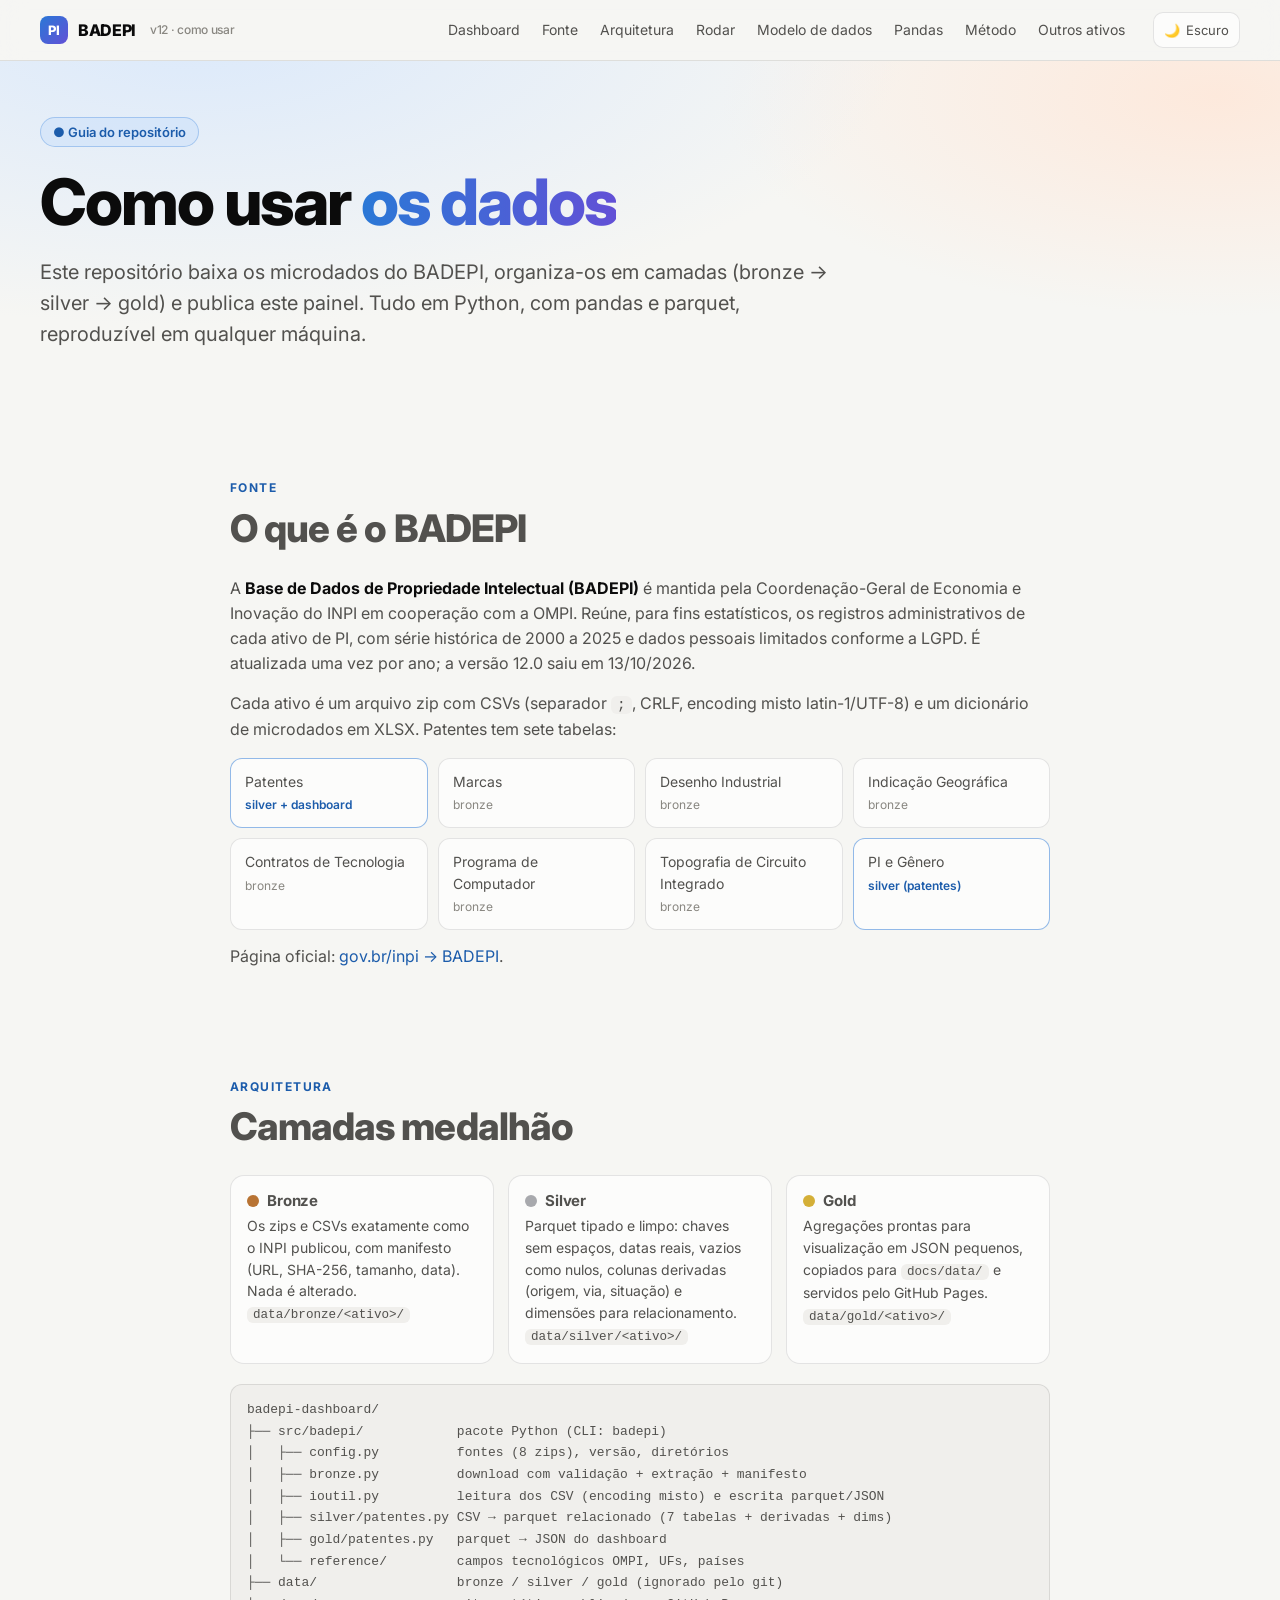
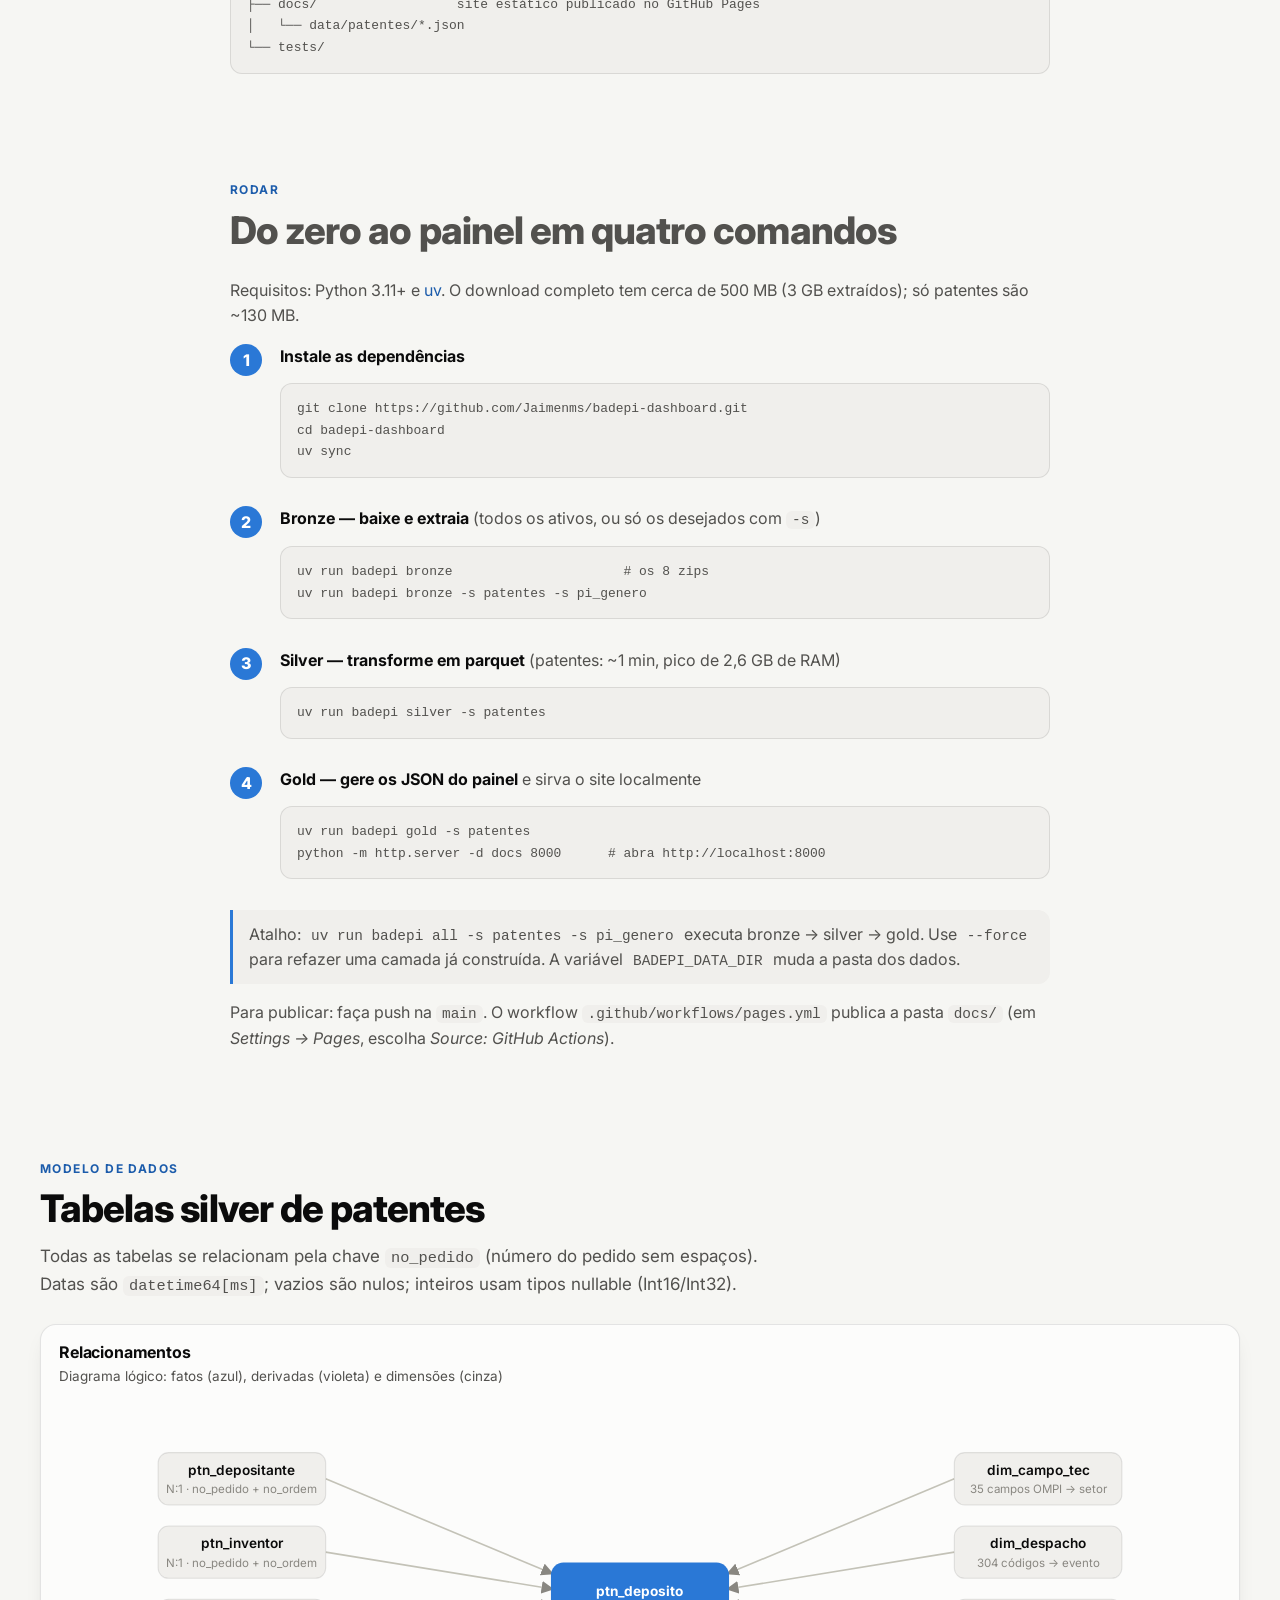
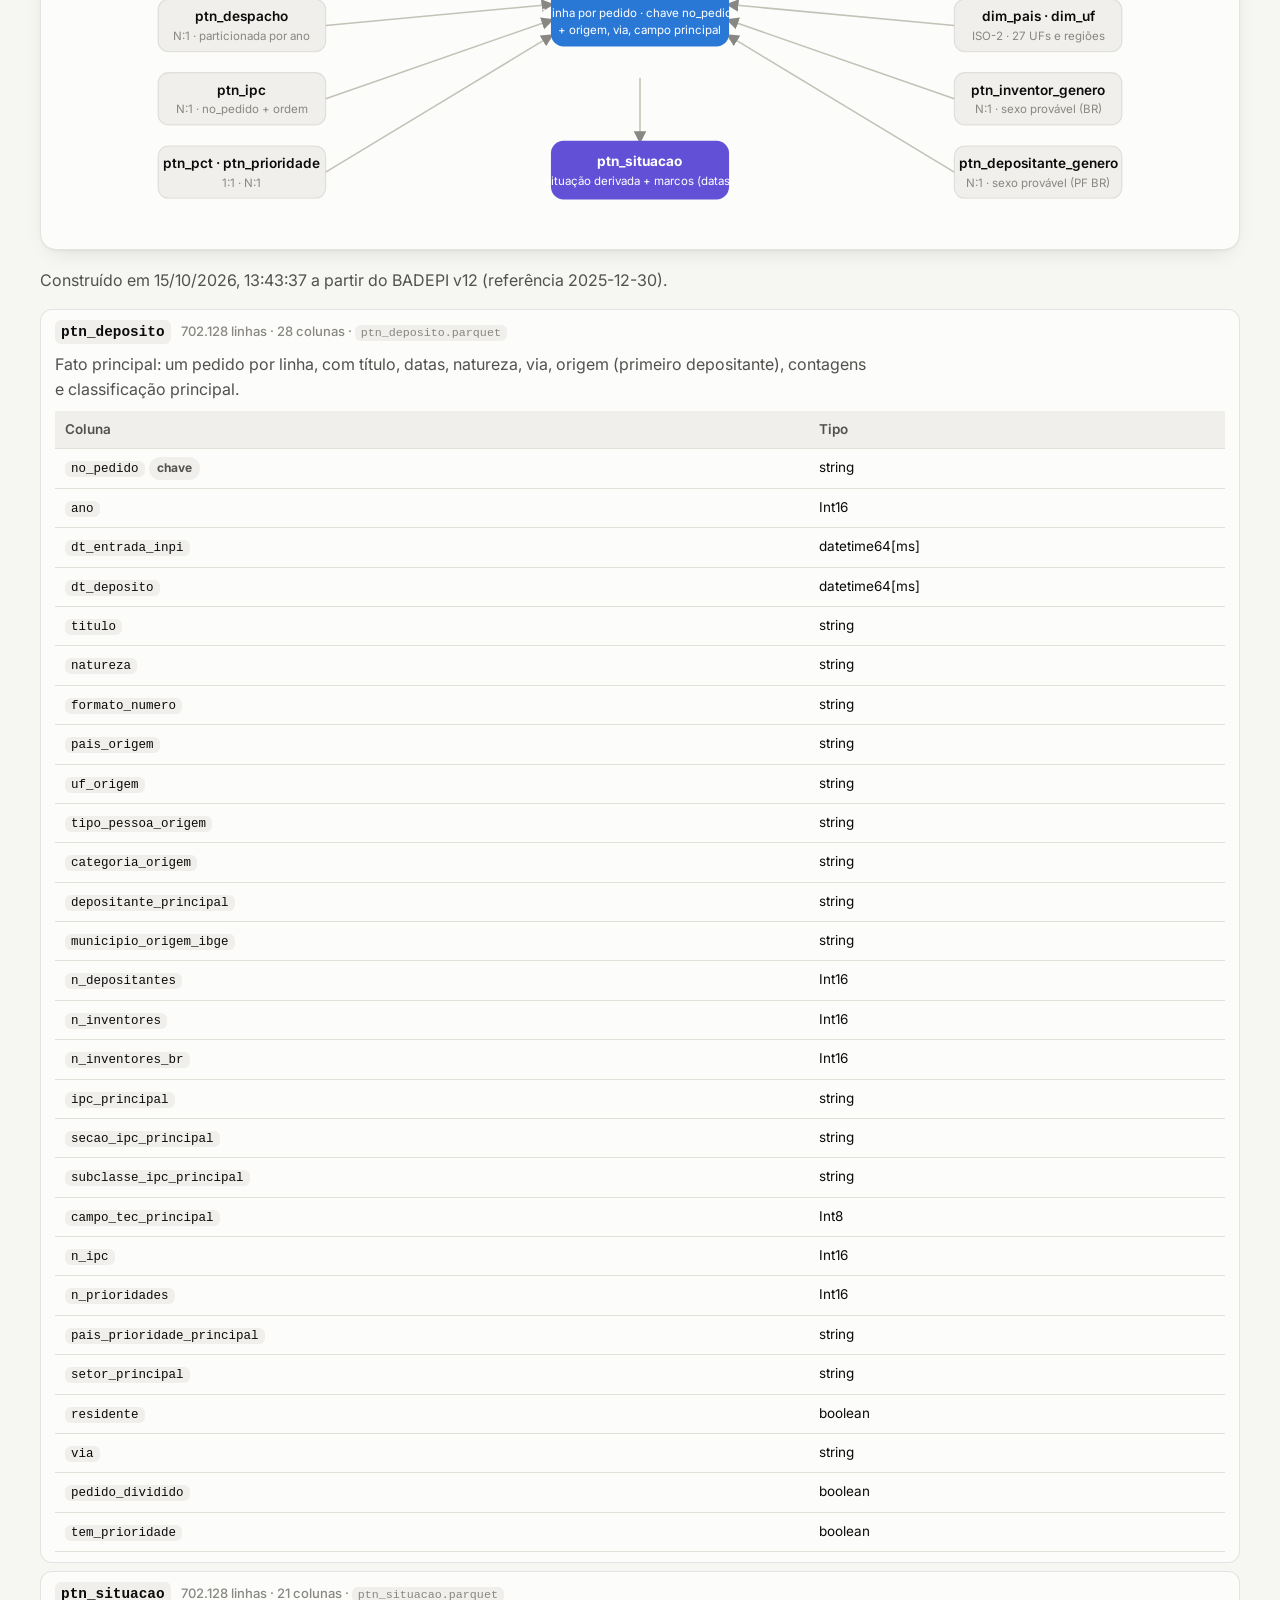
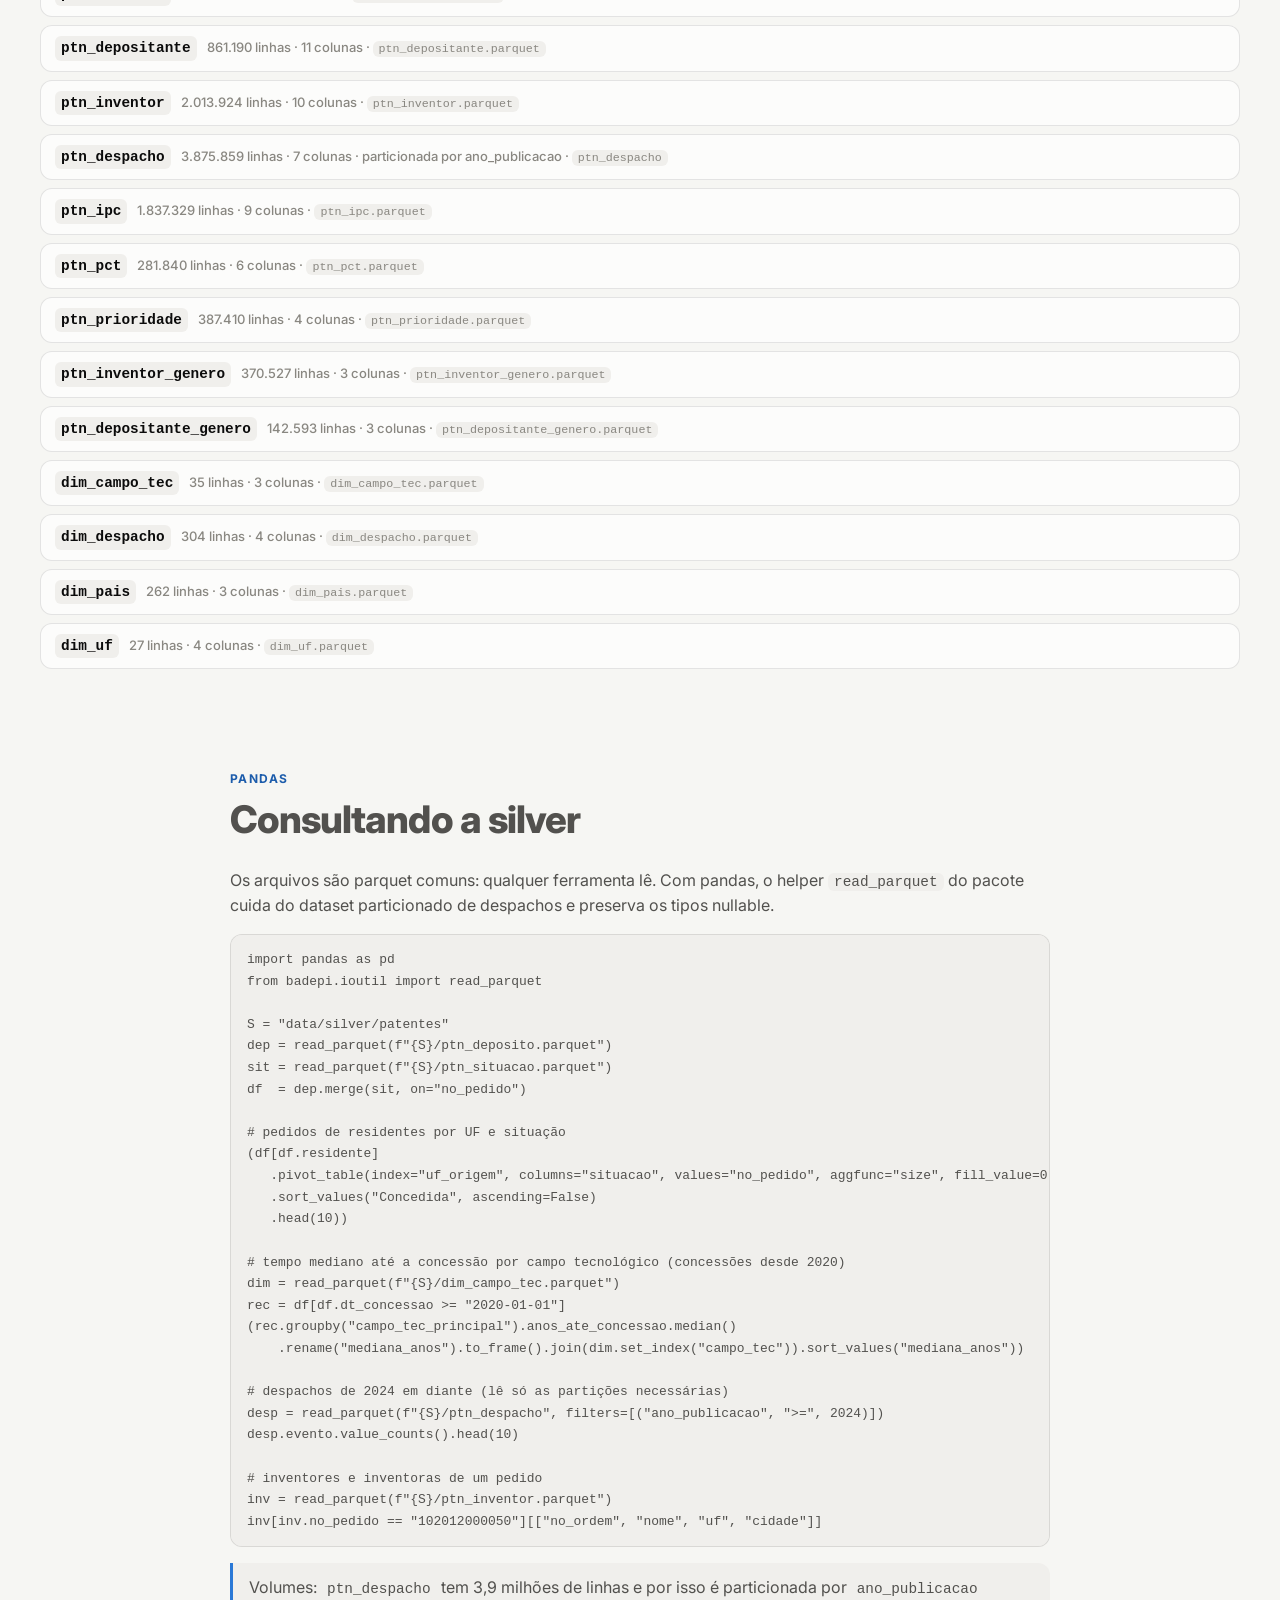
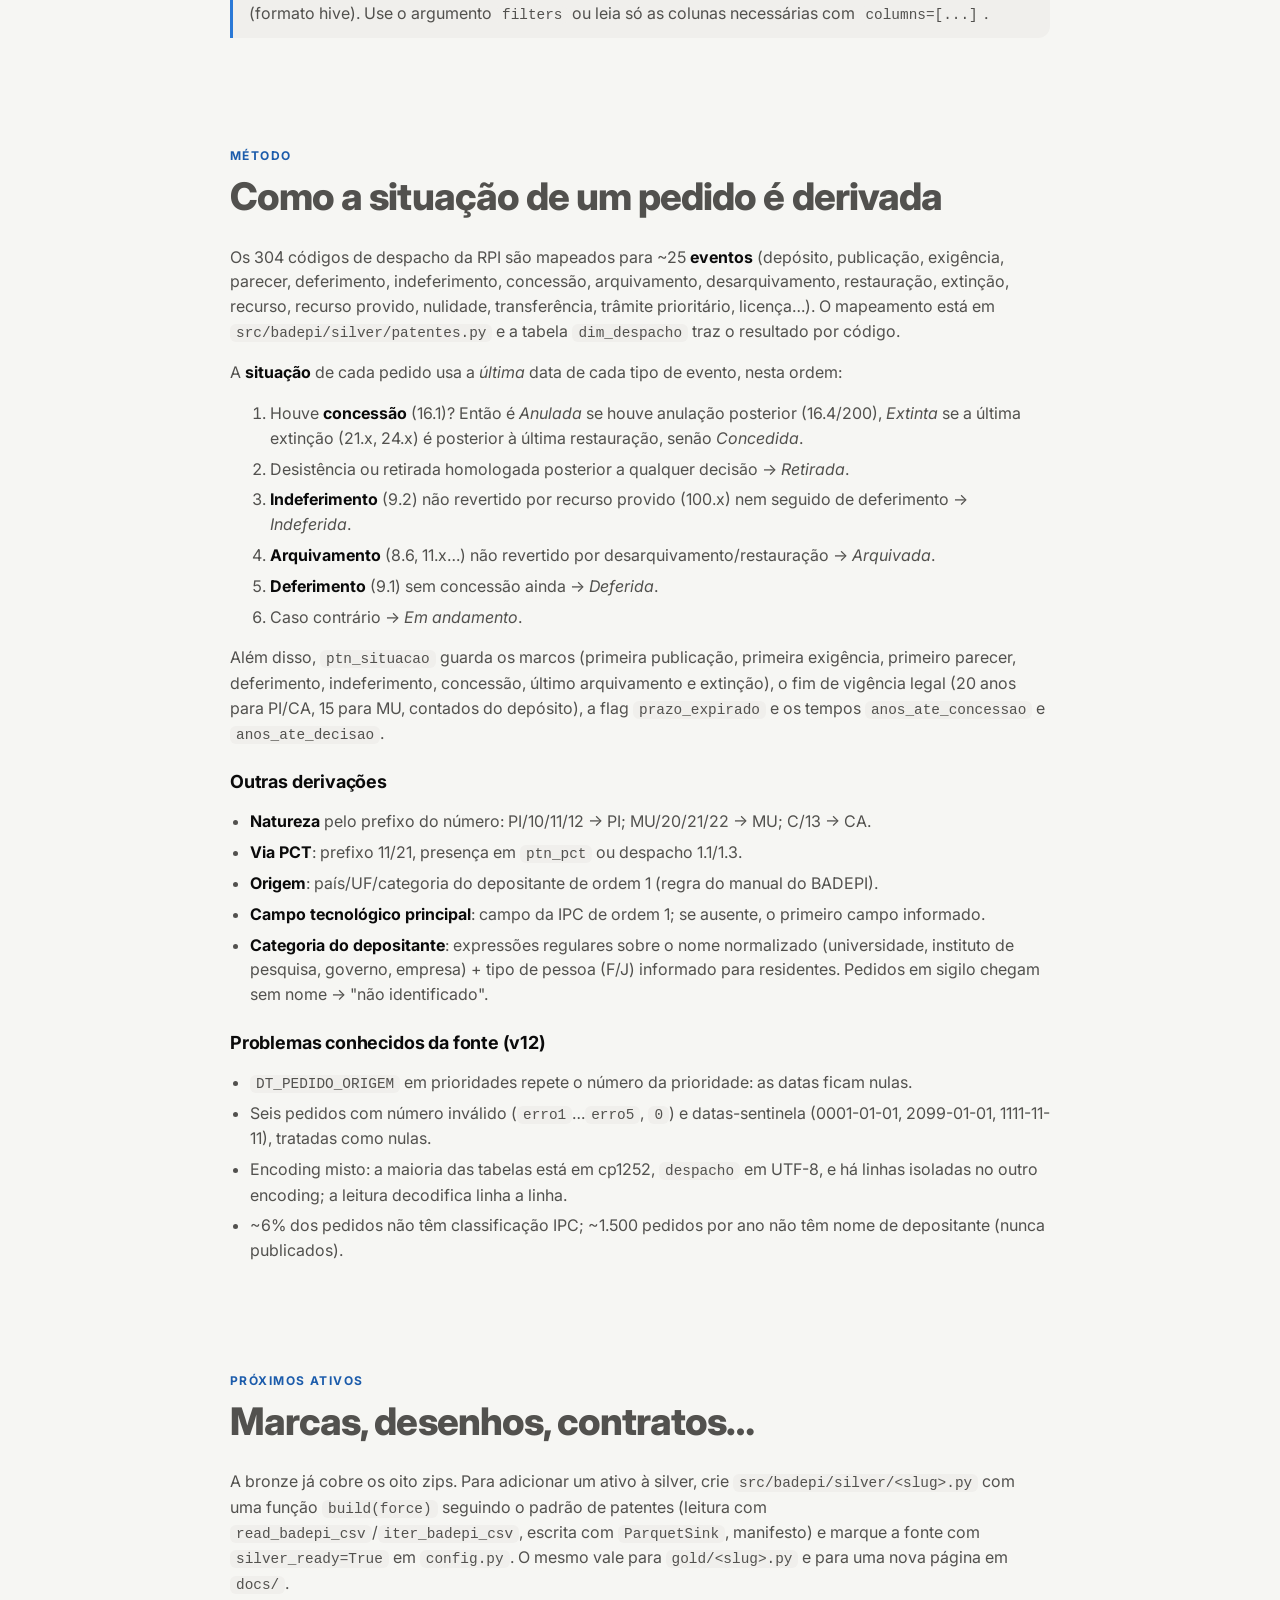
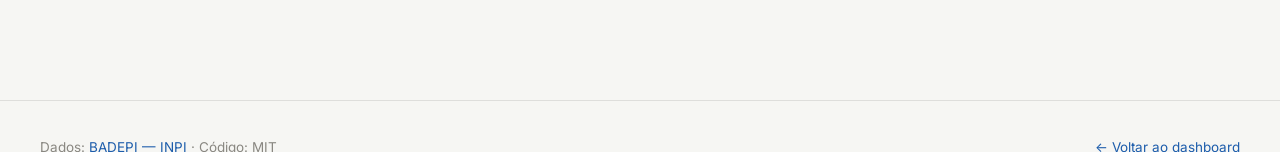
==== docs/como-usar.html @ 6abf0304 "Pipeline medalhão BADEPI v12 (patentes) e dashboard no GitHub Pages - bronze: download validado e ex" ====
<!doctype html>
<html lang="pt-BR">
<head>
  <meta charset="utf-8">
  <meta name="viewport" content="width=device-width, initial-scale=1">
  <title>Como usar — BADEPI Dashboard</title>
  <meta name="description" content="Guia do repositório badepi-dashboard: como baixar os microdados do INPI, construir as camadas bronze, silver (parquet) e gold, e consultar as tabelas de patentes com pandas.">
  <link rel="preconnect" href="https://fonts.googleapis.com">
  <link rel="preconnect" href="https://fonts.gstatic.com" crossorigin>
  <link href="https://fonts.googleapis.com/css2?family=Inter:wght@400;500;600;700;800&display=swap" rel="stylesheet">
  <link rel="stylesheet" href="assets/css/style.css">
  <link rel="icon" href="data:image/svg+xml,%3Csvg xmlns='http://www.w3.org/2000/svg' viewBox='0 0 32 32'%3E%3Crect width='32' height='32' rx='8' fill='%232a78d6'/%3E%3Cpath d='M8 22V12m8 10V8m8 14v-6' stroke='white' stroke-width='3.5' stroke-linecap='round'/%3E%3C/svg%3E">
</head>
<body>
<header class="topbar">
  <div class="container">
    <a class="brand" href="./"><span class="logo">PI</span>BADEPI<small>v12 · como usar</small></a>
    <nav class="primary" aria-label="Seções">
      <a href="./">Dashboard</a><a href="#fonte">Fonte</a><a href="#arquitetura">Arquitetura</a><a href="#rodar">Rodar</a><a href="#modelo">Modelo de dados</a><a href="#pandas">Pandas</a><a href="#situacao">Método</a><a href="#roadmap">Outros ativos</a>
    </nav>
    <button class="icon-btn" id="theme-toggle" aria-label="Alternar tema">🌙 <span>Escuro</span></button>
  </div>
</header>

<section class="hero" style="padding:56px 0 40px">
  <div class="container">
    <span class="eyebrow">● Guia do repositório</span>
    <h1>Como usar <span class="grad">os dados</span></h1>
    <p class="lead">Este repositório baixa os microdados do BADEPI, organiza-os em camadas (bronze → silver → gold) e publica este painel. Tudo em Python, com pandas e parquet, reproduzível em qualquer máquina.</p>
  </div>
</section>

<section class="block" id="fonte">
  <div class="container prose">
    <div class="section-head"><span class="eyebrow">Fonte</span><h2>O que é o BADEPI</h2></div>
    <p>A <strong>Base de Dados de Propriedade Intelectual (BADEPI)</strong> é mantida pela Coordenação-Geral de Economia e Inovação do INPI em cooperação com a OMPI. Reúne, para fins estatísticos, os registros administrativos de cada ativo de PI, com série histórica de 2000 a 2025 e dados pessoais limitados conforme a LGPD. É atualizada uma vez por ano; a versão 12.0 saiu em 13/10/2026.</p>
    <p>Cada ativo é um arquivo zip com CSVs (separador <code>;</code>, CRLF, encoding misto latin-1/UTF-8) e um dicionário de microdados em XLSX. Patentes tem sete tabelas:</p>
    <div class="asset-grid">
      <div class="asset ready">Patentes <span class="st">silver + dashboard</span></div>
      <div class="asset">Marcas <span class="st">bronze</span></div>
      <div class="asset">Desenho Industrial <span class="st">bronze</span></div>
      <div class="asset">Indicação Geográfica <span class="st">bronze</span></div>
      <div class="asset">Contratos de Tecnologia <span class="st">bronze</span></div>
      <div class="asset">Programa de Computador <span class="st">bronze</span></div>
      <div class="asset">Topografia de Circuito Integrado <span class="st">bronze</span></div>
      <div class="asset ready">PI e Gênero <span class="st">silver (patentes)</span></div>
    </div>
    <p style="margin-top:14px">Página oficial: <a href="https://www.gov.br/inpi/pt-br/inpi-data/dados-e-series-temporais/badepi" target="_blank" rel="noopener">gov.br/inpi → BADEPI</a>.</p>
  </div>
</section>

<section class="block" id="arquitetura">
  <div class="container prose">
    <div class="section-head"><span class="eyebrow">Arquitetura</span><h2>Camadas medalhão</h2></div>
    <div class="layers">
      <div class="layer"><h4><span class="dot" style="background:#b87333"></span>Bronze</h4><p>Os zips e CSVs exatamente como o INPI publicou, com manifesto (URL, SHA-256, tamanho, data). Nada é alterado. <code>data/bronze/&lt;ativo&gt;/</code></p></div>
      <div class="layer"><h4><span class="dot" style="background:#a8a9ad"></span>Silver</h4><p>Parquet tipado e limpo: chaves sem espaços, datas reais, vazios como nulos, colunas derivadas (origem, via, situação) e dimensões para relacionamento. <code>data/silver/&lt;ativo&gt;/</code></p></div>
      <div class="layer"><h4><span class="dot" style="background:#d4af37"></span>Gold</h4><p>Agregações prontas para visualização em JSON pequenos, copiados para <code>docs/data/</code> e servidos pelo GitHub Pages. <code>data/gold/&lt;ativo&gt;/</code></p></div>
    </div>
    <pre><code>badepi-dashboard/
├── src/badepi/            pacote Python (CLI: badepi)
│   ├── config.py          fontes (8 zips), versão, diretórios
│   ├── bronze.py          download com validação + extração + manifesto
│   ├── ioutil.py          leitura dos CSV (encoding misto) e escrita parquet/JSON
│   ├── silver/patentes.py CSV → parquet relacionado (7 tabelas + derivadas + dims)
│   ├── gold/patentes.py   parquet → JSON do dashboard
│   └── reference/         campos tecnológicos OMPI, UFs, países
├── data/                  bronze / silver / gold (ignorado pelo git)
├── docs/                  site estático publicado no GitHub Pages
│   └── data/patentes/*.json
└── tests/</code></pre>
  </div>
</section>

<section class="block" id="rodar">
  <div class="container prose">
    <div class="section-head"><span class="eyebrow">Rodar</span><h2>Do zero ao painel em quatro comandos</h2></div>
    <p>Requisitos: Python 3.11+ e <a href="https://docs.astral.sh/uv/" target="_blank" rel="noopener">uv</a>. O download completo tem cerca de 500 MB (3 GB extraídos); só patentes são ~130 MB.</p>
    <div class="steps">
      <div class="step"><div><strong>Instale as dependências</strong><pre><code>git clone https://github.com/Jaimenms/badepi-dashboard.git
cd badepi-dashboard
uv sync</code></pre></div></div>
      <div class="step"><div><strong>Bronze — baixe e extraia</strong> (todos os ativos, ou só os desejados com <code>-s</code>)<pre><code>uv run badepi bronze                      # os 8 zips
uv run badepi bronze -s patentes -s pi_genero</code></pre></div></div>
      <div class="step"><div><strong>Silver — transforme em parquet</strong> (patentes: ~1 min, pico de 2,6 GB de RAM)<pre><code>uv run badepi silver -s patentes</code></pre></div></div>
      <div class="step"><div><strong>Gold — gere os JSON do painel</strong> e sirva o site localmente<pre><code>uv run badepi gold -s patentes
python -m http.server -d docs 8000      # abra http://localhost:8000</code></pre></div></div>
    </div>
    <div class="callout">Atalho: <code>uv run badepi all -s patentes -s pi_genero</code> executa bronze → silver → gold. Use <code>--force</code> para refazer uma camada já construída. A variável <code>BADEPI_DATA_DIR</code> muda a pasta dos dados.</div>
    <p>Para publicar: faça push na <code>main</code>. O workflow <code>.github/workflows/pages.yml</code> publica a pasta <code>docs/</code> (em <em>Settings → Pages</em>, escolha <em>Source: GitHub Actions</em>).</p>
  </div>
</section>

<section class="block" id="modelo">
  <div class="container">
    <div class="section-head"><span class="eyebrow">Modelo de dados</span><h2>Tabelas silver de patentes</h2><p>Todas as tabelas se relacionam pela chave <code>no_pedido</code> (número do pedido sem espaços). Datas são <code>datetime64[ms]</code>; vazios são nulos; inteiros usam tipos nullable (Int16/Int32).</p></div>
    <div class="card" style="margin-bottom:18px"><header><div class="titles"><h3>Relacionamentos</h3><p class="sub">Diagrama lógico: fatos (azul), derivadas (violeta) e dimensões (cinza)</p></div></header>
      <svg viewBox="0 0 960 420" width="100%" role="img" aria-label="Diagrama de relacionamentos das tabelas silver de patentes" style="max-height:440px">
        <defs><marker id="arr" markerWidth="8" markerHeight="8" refX="6" refY="4" orient="auto"><path d="M0,0 L8,4 L0,8 z" fill="var(--muted)"/></marker></defs>
        <g stroke="var(--axis)" stroke-width="1.5" fill="none" marker-end="url(#arr)">
          <path d="M180,80 L395,170"/><path d="M180,150 L395,185"/><path d="M180,220 L395,200"/><path d="M180,290 L395,215"/><path d="M180,360 L395,230"/>
          <path d="M780,80 L565,170"/><path d="M780,150 L565,185"/><path d="M780,220 L565,200"/><path d="M780,290 L565,215"/><path d="M780,360 L565,230"/>
          <path d="M480,270 L480,330"/>
        </g>
        <g font-family="Inter, system-ui, sans-serif" font-size="13" text-anchor="middle">
          <g><rect x="395" y="160" width="170" height="80" rx="12" fill="var(--s1)"/><text x="480" y="192" fill="#fff" font-weight="700">ptn_deposito</text><text x="480" y="212" fill="#fff" font-size="11">1 linha por pedido · chave no_pedido</text><text x="480" y="228" fill="#fff" font-size="11">+ origem, via, campo principal</text></g>
          <g><rect x="395" y="330" width="170" height="56" rx="12" fill="var(--s7)"/><text x="480" y="354" fill="#fff" font-weight="700">ptn_situacao</text><text x="480" y="372" fill="#fff" font-size="11">situação derivada + marcos (datas)</text></g>
          <g fill="var(--surface-2)" stroke="var(--border)"><rect x="20" y="55" width="160" height="50" rx="10"/><rect x="20" y="125" width="160" height="50" rx="10"/><rect x="20" y="195" width="160" height="50" rx="10"/><rect x="20" y="265" width="160" height="50" rx="10"/><rect x="20" y="335" width="160" height="50" rx="10"/></g>
          <g fill="var(--ink)" font-weight="600"><text x="100" y="76">ptn_depositante</text><text x="100" y="146">ptn_inventor</text><text x="100" y="216">ptn_despacho</text><text x="100" y="286">ptn_ipc</text><text x="100" y="356">ptn_pct · ptn_prioridade</text></g>
          <g fill="var(--muted)" font-size="11"><text x="100" y="94">N:1 · no_pedido + no_ordem</text><text x="100" y="164">N:1 · no_pedido + no_ordem</text><text x="100" y="234">N:1 · particionada por ano</text><text x="100" y="304">N:1 · no_pedido + ordem</text><text x="100" y="374">1:1 · N:1</text></g>
          <g fill="var(--surface-2)" stroke="var(--border)"><rect x="780" y="55" width="160" height="50" rx="10"/><rect x="780" y="125" width="160" height="50" rx="10"/><rect x="780" y="195" width="160" height="50" rx="10"/><rect x="780" y="265" width="160" height="50" rx="10"/><rect x="780" y="335" width="160" height="50" rx="10"/></g>
          <g fill="var(--ink)" font-weight="600"><text x="860" y="76">dim_campo_tec</text><text x="860" y="146">dim_despacho</text><text x="860" y="216">dim_pais · dim_uf</text><text x="860" y="286">ptn_inventor_genero</text><text x="860" y="356">ptn_depositante_genero</text></g>
          <g fill="var(--muted)" font-size="11"><text x="860" y="94">35 campos OMPI → setor</text><text x="860" y="164">304 códigos → evento</text><text x="860" y="234">ISO-2 · 27 UFs e regiões</text><text x="860" y="304">N:1 · sexo provável (BR)</text><text x="860" y="374">N:1 · sexo provável (PF BR)</text></g>
        </g>
      </svg>
    </div>
    <div id="modelo-tabelas"><p class="prose">Carregando o modelo a partir de <code>data/patentes/modelo.json</code>…</p></div>
  </div>
</section>

<section class="block" id="pandas">
  <div class="container prose">
    <div class="section-head"><span class="eyebrow">Pandas</span><h2>Consultando a silver</h2></div>
    <p>Os arquivos são parquet comuns: qualquer ferramenta lê. Com pandas, o helper <code>read_parquet</code> do pacote cuida do dataset particionado de despachos e preserva os tipos nullable.</p>
    <pre><code>import pandas as pd
from badepi.ioutil import read_parquet

S = "data/silver/patentes"
dep = read_parquet(f"{S}/ptn_deposito.parquet")
sit = read_parquet(f"{S}/ptn_situacao.parquet")
df  = dep.merge(sit, on="no_pedido")

# pedidos de residentes por UF e situação
(df[df.residente]
   .pivot_table(index="uf_origem", columns="situacao", values="no_pedido", aggfunc="size", fill_value=0)
   .sort_values("Concedida", ascending=False)
   .head(10))

# tempo mediano até a concessão por campo tecnológico (concessões desde 2020)
dim = read_parquet(f"{S}/dim_campo_tec.parquet")
rec = df[df.dt_concessao &gt;= "2020-01-01"]
(rec.groupby("campo_tec_principal").anos_ate_concessao.median()
    .rename("mediana_anos").to_frame().join(dim.set_index("campo_tec")).sort_values("mediana_anos"))

# despachos de 2024 em diante (lê só as partições necessárias)
desp = read_parquet(f"{S}/ptn_despacho", filters=[("ano_publicacao", "&gt;=", 2024)])
desp.evento.value_counts().head(10)

# inventores e inventoras de um pedido
inv = read_parquet(f"{S}/ptn_inventor.parquet")
inv[inv.no_pedido == "102012000050"][["no_ordem", "nome", "uf", "cidade"]]</code></pre>
    <div class="callout">Volumes: <code>ptn_despacho</code> tem 3,9 milhões de linhas e por isso é particionada por <code>ano_publicacao</code> (formato hive). Use o argumento <code>filters</code> ou leia só as colunas necessárias com <code>columns=[...]</code>.</div>
  </div>
</section>

<section class="block" id="situacao">
  <div class="container prose">
    <div class="section-head"><span class="eyebrow">Método</span><h2>Como a situação de um pedido é derivada</h2></div>
    <p>Os 304 códigos de despacho da RPI são mapeados para ~25 <strong>eventos</strong> (depósito, publicação, exigência, parecer, deferimento, indeferimento, concessão, arquivamento, desarquivamento, restauração, extinção, recurso, recurso provido, nulidade, transferência, trâmite prioritário, licença…). O mapeamento está em <code>src/badepi/silver/patentes.py</code> e a tabela <code>dim_despacho</code> traz o resultado por código.</p>
    <p>A <strong>situação</strong> de cada pedido usa a <em>última</em> data de cada tipo de evento, nesta ordem:</p>
    <ol>
      <li>Houve <strong>concessão</strong> (16.1)? Então é <em>Anulada</em> se houve anulação posterior (16.4/200), <em>Extinta</em> se a última extinção (21.x, 24.x) é posterior à última restauração, senão <em>Concedida</em>.</li>
      <li>Desistência ou retirada homologada posterior a qualquer decisão → <em>Retirada</em>.</li>
      <li><strong>Indeferimento</strong> (9.2) não revertido por recurso provido (100.x) nem seguido de deferimento → <em>Indeferida</em>.</li>
      <li><strong>Arquivamento</strong> (8.6, 11.x…) não revertido por desarquivamento/restauração → <em>Arquivada</em>.</li>
      <li><strong>Deferimento</strong> (9.1) sem concessão ainda → <em>Deferida</em>.</li>
      <li>Caso contrário → <em>Em andamento</em>.</li>
    </ol>
    <p>Além disso, <code>ptn_situacao</code> guarda os marcos (primeira publicação, primeira exigência, primeiro parecer, deferimento, indeferimento, concessão, último arquivamento e extinção), o fim de vigência legal (20 anos para PI/CA, 15 para MU, contados do depósito), a flag <code>prazo_expirado</code> e os tempos <code>anos_ate_concessao</code> e <code>anos_ate_decisao</code>.</p>
    <h3>Outras derivações</h3>
    <ul>
      <li><strong>Natureza</strong> pelo prefixo do número: PI/10/11/12 → PI; MU/20/21/22 → MU; C/13 → CA.</li>
      <li><strong>Via PCT</strong>: prefixo 11/21, presença em <code>ptn_pct</code> ou despacho 1.1/1.3.</li>
      <li><strong>Origem</strong>: país/UF/categoria do depositante de ordem 1 (regra do manual do BADEPI).</li>
      <li><strong>Campo tecnológico principal</strong>: campo da IPC de ordem 1; se ausente, o primeiro campo informado.</li>
      <li><strong>Categoria do depositante</strong>: expressões regulares sobre o nome normalizado (universidade, instituto de pesquisa, governo, empresa) + tipo de pessoa (F/J) informado para residentes. Pedidos em sigilo chegam sem nome → "não identificado".</li>
    </ul>
    <h3>Problemas conhecidos da fonte (v12)</h3>
    <ul>
      <li><code>DT_PEDIDO_ORIGEM</code> em prioridades repete o número da prioridade: as datas ficam nulas.</li>
      <li>Seis pedidos com número inválido (<code>erro1</code>…<code>erro5</code>, <code>0</code>) e datas-sentinela (0001-01-01, 2099-01-01, 1111-11-11), tratadas como nulas.</li>
      <li>Encoding misto: a maioria das tabelas está em cp1252, <code>despacho</code> em UTF-8, e há linhas isoladas no outro encoding; a leitura decodifica linha a linha.</li>
      <li>~6% dos pedidos não têm classificação IPC; ~1.500 pedidos por ano não têm nome de depositante (nunca publicados).</li>
    </ul>
  </div>
</section>

<section class="block" id="roadmap">
  <div class="container prose">
    <div class="section-head"><span class="eyebrow">Próximos ativos</span><h2>Marcas, desenhos, contratos…</h2></div>
    <p>A bronze já cobre os oito zips. Para adicionar um ativo à silver, crie <code>src/badepi/silver/&lt;slug&gt;.py</code> com uma função <code>build(force)</code> seguindo o padrão de patentes (leitura com <code>read_badepi_csv</code>/<code>iter_badepi_csv</code>, escrita com <code>ParquetSink</code>, manifesto) e marque a fonte com <code>silver_ready=True</code> em <code>config.py</code>. O mesmo vale para <code>gold/&lt;slug&gt;.py</code> e para uma nova página em <code>docs/</code>.</p>
  </div>
</section>

<footer class="site"><div class="container"><div>Dados: <a href="https://www.gov.br/inpi/pt-br/inpi-data/dados-e-series-temporais/badepi" target="_blank" rel="noopener">BADEPI — INPI</a> · Código: MIT</div><div><a href="./">← Voltar ao dashboard</a></div></div></footer>
<script type="module" src="assets/js/guide.js"></script>
</body>
</html>
---- docs/assets/css/style.css ----
/* ==========================================================================
   BADEPI Dashboard — tokens, layout e componentes
   Paleta de dados: 8 tons categóricos em ordem fixa (validados p/ CVD) +
   rampa sequencial azul. Modo escuro selecionado (não é inversão automática).
   ========================================================================== */
:root {
  color-scheme: light;
  --page: #f6f6f3;
  --surface: #fcfcfb;
  --surface-2: #f0efec;
  --ink: #0b0b0b;
  --ink-2: #52514e;
  --muted: #898781;
  --grid: #e1e0d9;
  --axis: #c3c2b7;
  --border: rgba(11, 11, 11, 0.10);
  --shadow: 0 1px 2px rgba(11,11,11,.04), 0 8px 24px -12px rgba(11,11,11,.18);
  --accent: #2a78d6;
  --accent-ink: #1c5cab;
  --accent-soft: #cde2fb;
  --good: #006300;
  --s1: #2a78d6; --s2: #eb6834; --s3: #1baf7a; --s4: #eda100;
  --s5: #e87ba4; --s6: #008300; --s7: #6250d6; --s8: #e34948;
  --deemph: #c3c2b7;
  --radius: 16px;
  --font: "Inter", system-ui, -apple-system, "Segoe UI", sans-serif;
  --hero-grad-a: #dbe9fb;
  --hero-grad-b: #f6f6f3;
  --hero-grad-c: #fde9dc;
}
@media (prefers-color-scheme: dark) {
  :root:not([data-theme="light"]) {
    color-scheme: dark;
    --page: #0d0d0d; --surface: #1a1a19; --surface-2: #242423;
    --ink: #f0efec; --ink-2: #c3c2b7; --muted: #898781;
    --grid: #2c2c2a; --axis: #383835; --border: rgba(255,255,255,0.10);
    --shadow: 0 1px 2px rgba(0,0,0,.3), 0 12px 32px -16px rgba(0,0,0,.6);
    --accent: #3987e5; --accent-ink: #86b6ef; --accent-soft: #184f95; --good: #0ca30c;
    --s1: #3987e5; --s2: #d95926; --s3: #199e70; --s4: #c98500;
    --s5: #d55181; --s6: #008300; --s7: #9085e9; --s8: #e66767;
    --deemph: #52514e;
    --hero-grad-a: #10233d; --hero-grad-b: #0d0d0d; --hero-grad-c: #2a1a12;
  }
}
:root[data-theme="dark"] {
  color-scheme: dark;
  --page: #0d0d0d; --surface: #1a1a19; --surface-2: #242423;
  --ink: #f0efec; --ink-2: #c3c2b7; --muted: #898781;
  --grid: #2c2c2a; --axis: #383835; --border: rgba(255,255,255,0.10);
  --shadow: 0 1px 2px rgba(0,0,0,.3), 0 12px 32px -16px rgba(0,0,0,.6);
  --accent: #3987e5; --accent-ink: #86b6ef; --accent-soft: #184f95; --good: #0ca30c;
  --s1: #3987e5; --s2: #d95926; --s3: #199e70; --s4: #c98500;
  --s5: #d55181; --s6: #008300; --s7: #9085e9; --s8: #e66767;
  --deemph: #52514e;
  --hero-grad-a: #10233d; --hero-grad-b: #0d0d0d; --hero-grad-c: #2a1a12;
}

*, *::before, *::after { box-sizing: border-box; }
html { scroll-behavior: smooth; }
@media (prefers-reduced-motion: reduce) { html { scroll-behavior: auto; } }
body {
  margin: 0; background: var(--page); color: var(--ink); font-family: var(--font);
  font-size: 16px; line-height: 1.55; -webkit-font-smoothing: antialiased;
}
a { color: var(--accent-ink); text-decoration: none; }
a:hover { text-decoration: underline; }
h1, h2, h3, h4 { margin: 0; line-height: 1.15; letter-spacing: -0.01em; }
p { margin: 0 0 1em; }
code, pre { font-family: ui-monospace, SFMono-Regular, Menlo, Consolas, monospace; font-size: 0.9em; }
pre { background: var(--surface-2); border: 1px solid var(--border); border-radius: 12px; padding: 14px 16px; overflow: auto; line-height: 1.5; }
code:not(pre code) { background: var(--surface-2); padding: 1px 6px; border-radius: 6px; }
.container { width: min(1200px, 100% - 32px); margin-inline: auto; }
.hidden { display: none !important; }
.sr-only { position: absolute; width: 1px; height: 1px; overflow: hidden; clip: rect(0 0 0 0); }

/* ---------- header / nav ---------- */
.topbar {
  position: sticky; top: 0; z-index: 50; backdrop-filter: saturate(1.4) blur(12px);
  background: color-mix(in srgb, var(--page) 82%, transparent); border-bottom: 1px solid var(--border);
}
.topbar .container { display: flex; align-items: center; gap: 18px; height: 60px; }
.brand { display: flex; align-items: center; gap: 10px; font-weight: 800; letter-spacing: -0.02em; color: var(--ink); }
.brand .logo { width: 28px; height: 28px; border-radius: 8px; background: linear-gradient(135deg, var(--s1), var(--s7)); display: grid; place-items: center; color: #fff; font-size: 13px; font-weight: 800; }
.brand small { font-weight: 500; color: var(--muted); font-size: 12px; margin-left: 4px; }
nav.primary { display: flex; gap: 2px; margin-left: auto; overflow-x: auto; scrollbar-width: none; }
nav.primary::-webkit-scrollbar { display: none; }
nav.primary a { padding: 6px 10px; border-radius: 8px; color: var(--ink-2); font-size: 14px; white-space: nowrap; }
nav.primary a:hover, nav.primary a.active { background: var(--surface-2); color: var(--ink); text-decoration: none; }
.icon-btn { border: 1px solid var(--border); background: var(--surface); color: var(--ink-2); border-radius: 10px; height: 36px; min-width: 36px; padding: 0 10px; display: inline-flex; align-items: center; gap: 6px; cursor: pointer; font: inherit; font-size: 13px; }
.icon-btn:hover { color: var(--ink); border-color: var(--axis); }

/* ---------- hero ---------- */
.hero { position: relative; overflow: hidden; padding: 72px 0 56px; isolation: isolate;
  background: radial-gradient(1200px 500px at 15% -10%, var(--hero-grad-a), transparent 60%),
              radial-gradient(900px 400px at 95% 10%, var(--hero-grad-c), transparent 55%), var(--hero-grad-b); }
.hero canvas { position: absolute; inset: 0; width: 100%; height: 100%; z-index: -1; opacity: .9; }
.hero .eyebrow { display: inline-flex; align-items: center; gap: 8px; font-size: 13px; font-weight: 600; color: var(--accent-ink); background: color-mix(in srgb, var(--accent-soft) 60%, transparent); border: 1px solid color-mix(in srgb, var(--accent) 30%, transparent); padding: 4px 12px; border-radius: 999px; margin-bottom: 18px; }
.hero h1 { font-size: clamp(34px, 6vw, 64px); font-weight: 800; letter-spacing: -0.03em; max-width: 14ch; }
.hero h1 .grad { background: linear-gradient(90deg, var(--s1), var(--s7)); -webkit-background-clip: text; background-clip: text; color: transparent; }
.hero .lead { font-size: clamp(17px, 2vw, 20px); color: var(--ink-2); max-width: 62ch; margin-top: 18px; }
.hero-stats { display: grid; grid-template-columns: repeat(auto-fit, minmax(150px, 1fr)); gap: 14px; margin-top: 36px; }
.hero-stat { padding: 16px 18px; border-radius: 14px; background: color-mix(in srgb, var(--surface) 70%, transparent); border: 1px solid var(--border); backdrop-filter: blur(6px); }
.hero-stat .v { font-size: clamp(26px, 3.4vw, 38px); font-weight: 800; letter-spacing: -0.03em; line-height: 1; }
.hero-stat .l { color: var(--muted); font-size: 13px; margin-top: 6px; }
.hero .cta { margin-top: 30px; display: flex; gap: 10px; flex-wrap: wrap; }
.btn { display: inline-flex; align-items: center; gap: 8px; padding: 10px 16px; border-radius: 12px; font-weight: 600; font-size: 14px; border: 1px solid var(--border); background: var(--surface); color: var(--ink); cursor: pointer; font-family: inherit; }
.btn.primary { background: var(--accent); border-color: transparent; color: #fff; }
.btn:hover { text-decoration: none; filter: brightness(1.05); }

/* ---------- sections ---------- */
section.block { padding: 64px 0 24px; }
.section-head { max-width: 760px; margin-bottom: 26px; }
.section-head .eyebrow { font-size: 12px; font-weight: 700; letter-spacing: .12em; text-transform: uppercase; color: var(--accent-ink); }
.section-head h2 { font-size: clamp(26px, 3.6vw, 38px); font-weight: 800; margin: 8px 0 12px; letter-spacing: -0.025em; }
.section-head p { color: var(--ink-2); font-size: 17px; }
.grid { display: grid; gap: 18px; grid-template-columns: repeat(12, 1fr); }
.col-12 { grid-column: span 12; } .col-8 { grid-column: span 8; } .col-6 { grid-column: span 6; } .col-4 { grid-column: span 4; } .col-3 { grid-column: span 3; }
@media (max-width: 980px) { .col-8, .col-6, .col-4, .col-3 { grid-column: span 12; } .col-6.keep, .col-4.keep { grid-column: span 6; } }
@media (max-width: 600px) { .col-6.keep, .col-4.keep { grid-column: span 12; } }

/* ---------- cards ---------- */
.card { background: var(--surface); border: 1px solid var(--border); border-radius: var(--radius); box-shadow: var(--shadow); padding: 18px 18px 14px; display: flex; flex-direction: column; min-width: 0; }
.card header { display: flex; align-items: flex-start; gap: 12px; margin-bottom: 8px; }
.card header .titles { flex: 1; min-width: 0; }
.card h3 { font-size: 16px; font-weight: 700; }
.card .sub { color: var(--ink-2); font-size: 13.5px; margin: 4px 0 0; }
.card .actions { display: flex; gap: 6px; flex-shrink: 0; flex-wrap: wrap; justify-content: flex-end; }
@media (max-width: 640px) { .card header { flex-direction: column; } .card .actions { justify-content: flex-start; } }
.card .chart { width: 100%; height: 340px; }
.card .chart.tall { height: 440px; } .card .chart.xtall { height: 560px; } .card .chart.short { height: 240px; } .card .chart.map { height: 520px; }
.card footer.note { color: var(--muted); font-size: 12.5px; margin-top: 10px; line-height: 1.45; }
.card footer.note a { color: inherit; text-decoration: underline; }
.table-view { overflow: auto; max-height: 440px; border: 1px solid var(--border); border-radius: 10px; }
.table-view table { border-collapse: collapse; width: 100%; font-size: 13px; font-variant-numeric: tabular-nums; }
.table-view th, .table-view td { padding: 6px 10px; text-align: right; border-bottom: 1px solid var(--grid); white-space: nowrap; }
.table-view th:first-child, .table-view td:first-child { text-align: left; position: sticky; left: 0; background: var(--surface); }
.table-view thead th { position: sticky; top: 0; background: var(--surface-2); color: var(--ink-2); font-weight: 600; z-index: 1; }
.seg { display: inline-flex; background: var(--surface-2); border-radius: 10px; padding: 3px; gap: 2px; flex-wrap: wrap; }
.seg button { border: 0; background: transparent; color: var(--ink-2); font: inherit; font-size: 13px; padding: 5px 10px; border-radius: 8px; cursor: pointer; }
.seg button.active { background: var(--surface); color: var(--ink); box-shadow: 0 1px 2px rgba(0,0,0,.08); font-weight: 600; }
.filter-row { display: flex; flex-wrap: wrap; gap: 10px 16px; align-items: center; margin: 0 0 16px; color: var(--ink-2); font-size: 14px; }
.range { display: inline-flex; align-items: center; gap: 10px; }
.range input[type=range] { accent-color: var(--accent); width: 200px; }
.range output { font-weight: 700; min-width: 3.2ch; }

/* ---------- KPI / stat tiles ---------- */
.kpi-row { display: grid; grid-template-columns: repeat(auto-fit, minmax(150px, 1fr)); gap: 14px; margin-top: -40px; position: relative; z-index: 2; }
.tile { background: var(--surface); border: 1px solid var(--border); border-radius: 14px; box-shadow: var(--shadow); padding: 14px 16px 10px; display: flex; flex-direction: column; gap: 6px; min-width: 0; }
.tile .label { font-size: 12.5px; color: var(--muted); font-weight: 600; }
.tile .value { font-size: 27px; font-weight: 800; letter-spacing: -0.03em; line-height: 1.05; }
.tile .delta { font-size: 12.5px; color: var(--ink-2); display: flex; align-items: center; gap: 6px; }
.tile .delta .up { color: var(--good); font-weight: 700; } .tile .delta .down { color: var(--s8); font-weight: 700; }
.tile .spark { height: 44px; width: 100%; margin-top: 2px; }

/* ---------- story (impacto) ---------- */
.story { display: grid; grid-template-columns: repeat(12, 1fr); gap: 18px; }
.story .card.hero-num { justify-content: center; background: linear-gradient(160deg, color-mix(in srgb, var(--accent-soft) 45%, var(--surface)), var(--surface)); }
.big { font-size: clamp(40px, 6vw, 64px); font-weight: 800; letter-spacing: -0.04em; line-height: 1; }
.big small { font-size: .42em; font-weight: 600; color: var(--ink-2); letter-spacing: -0.01em; margin-left: 6px; }
.big-label { color: var(--ink-2); font-size: 15px; margin-top: 10px; max-width: 34ch; }
.big-sub { color: var(--muted); font-size: 13px; margin-top: 8px; }
.pill { display: inline-block; padding: 2px 8px; border-radius: 999px; font-size: 12px; font-weight: 700; background: var(--surface-2); color: var(--ink-2); }

/* ---------- legend chips (séries manuais, ex.: corrida) ---------- */
.chips { display: flex; flex-wrap: wrap; gap: 6px 14px; font-size: 13px; color: var(--ink-2); margin: 4px 0 8px; }
.chips span::before { content: ""; display: inline-block; width: 10px; height: 10px; border-radius: 50%; background: var(--c); margin-right: 6px; vertical-align: -1px; }

/* ---------- prose / método ---------- */
.prose { max-width: 820px; color: var(--ink-2); }
.prose h3 { color: var(--ink); font-size: 18px; margin: 26px 0 8px; }
.prose ul { padding-left: 20px; } .prose li { margin-bottom: 6px; }
.prose strong { color: var(--ink); }
.callout { border-left: 3px solid var(--accent); background: var(--surface-2); border-radius: 0 12px 12px 0; padding: 12px 16px; margin: 16px 0; color: var(--ink-2); }
.steps { counter-reset: s; display: grid; gap: 14px; }
.step { display: grid; grid-template-columns: 36px 1fr; gap: 14px; }
.step::before { counter-increment: s; content: counter(s); width: 32px; height: 32px; border-radius: 50%; background: var(--accent); color: #fff; display: grid; place-items: center; font-weight: 800; }
.layers { display: grid; grid-template-columns: repeat(auto-fit, minmax(220px, 1fr)); gap: 14px; margin: 20px 0; }
.layer { border-radius: 14px; padding: 16px; border: 1px solid var(--border); background: var(--surface); }
.layer h4 { font-size: 15px; margin-bottom: 6px; display: flex; align-items: center; gap: 8px; }
.layer .dot { width: 12px; height: 12px; border-radius: 50%; }
.layer p { color: var(--ink-2); font-size: 14px; margin: 0; }
.model-table { width: 100%; border-collapse: collapse; font-size: 13.5px; }
.model-table th, .model-table td { text-align: left; padding: 8px 10px; border-bottom: 1px solid var(--grid); vertical-align: top; }
.model-table th { color: var(--ink-2); font-weight: 600; background: var(--surface-2); }
.model-table code { font-size: 12.5px; }
details.table-def { border: 1px solid var(--border); border-radius: 12px; padding: 10px 14px; margin: 8px 0; background: var(--surface); }
details.table-def summary { cursor: pointer; font-weight: 700; display: flex; gap: 10px; align-items: baseline; flex-wrap: wrap; }
details.table-def summary .meta { color: var(--muted); font-weight: 500; font-size: 13px; }
.asset-grid { display: grid; grid-template-columns: repeat(auto-fit, minmax(170px, 1fr)); gap: 10px; }
.asset { border: 1px solid var(--border); border-radius: 12px; padding: 12px 14px; background: var(--surface); font-size: 14px; }
.asset .st { font-size: 12px; color: var(--muted); display: block; margin-top: 4px; }
.asset.ready { border-color: color-mix(in srgb, var(--accent) 50%, transparent); }
.asset.ready .st { color: var(--accent-ink); font-weight: 600; }

footer.site { margin-top: 64px; padding: 36px 0 48px; border-top: 1px solid var(--border); color: var(--muted); font-size: 13.5px; }
footer.site .container { display: flex; flex-wrap: wrap; gap: 16px 32px; justify-content: space-between; }

/* reveal (GSAP anima a partir destes estados) */
.reveal { will-change: transform, opacity; }
@media (prefers-reduced-motion: reduce) { .reveal { transform: none !important; opacity: 1 !important; } }
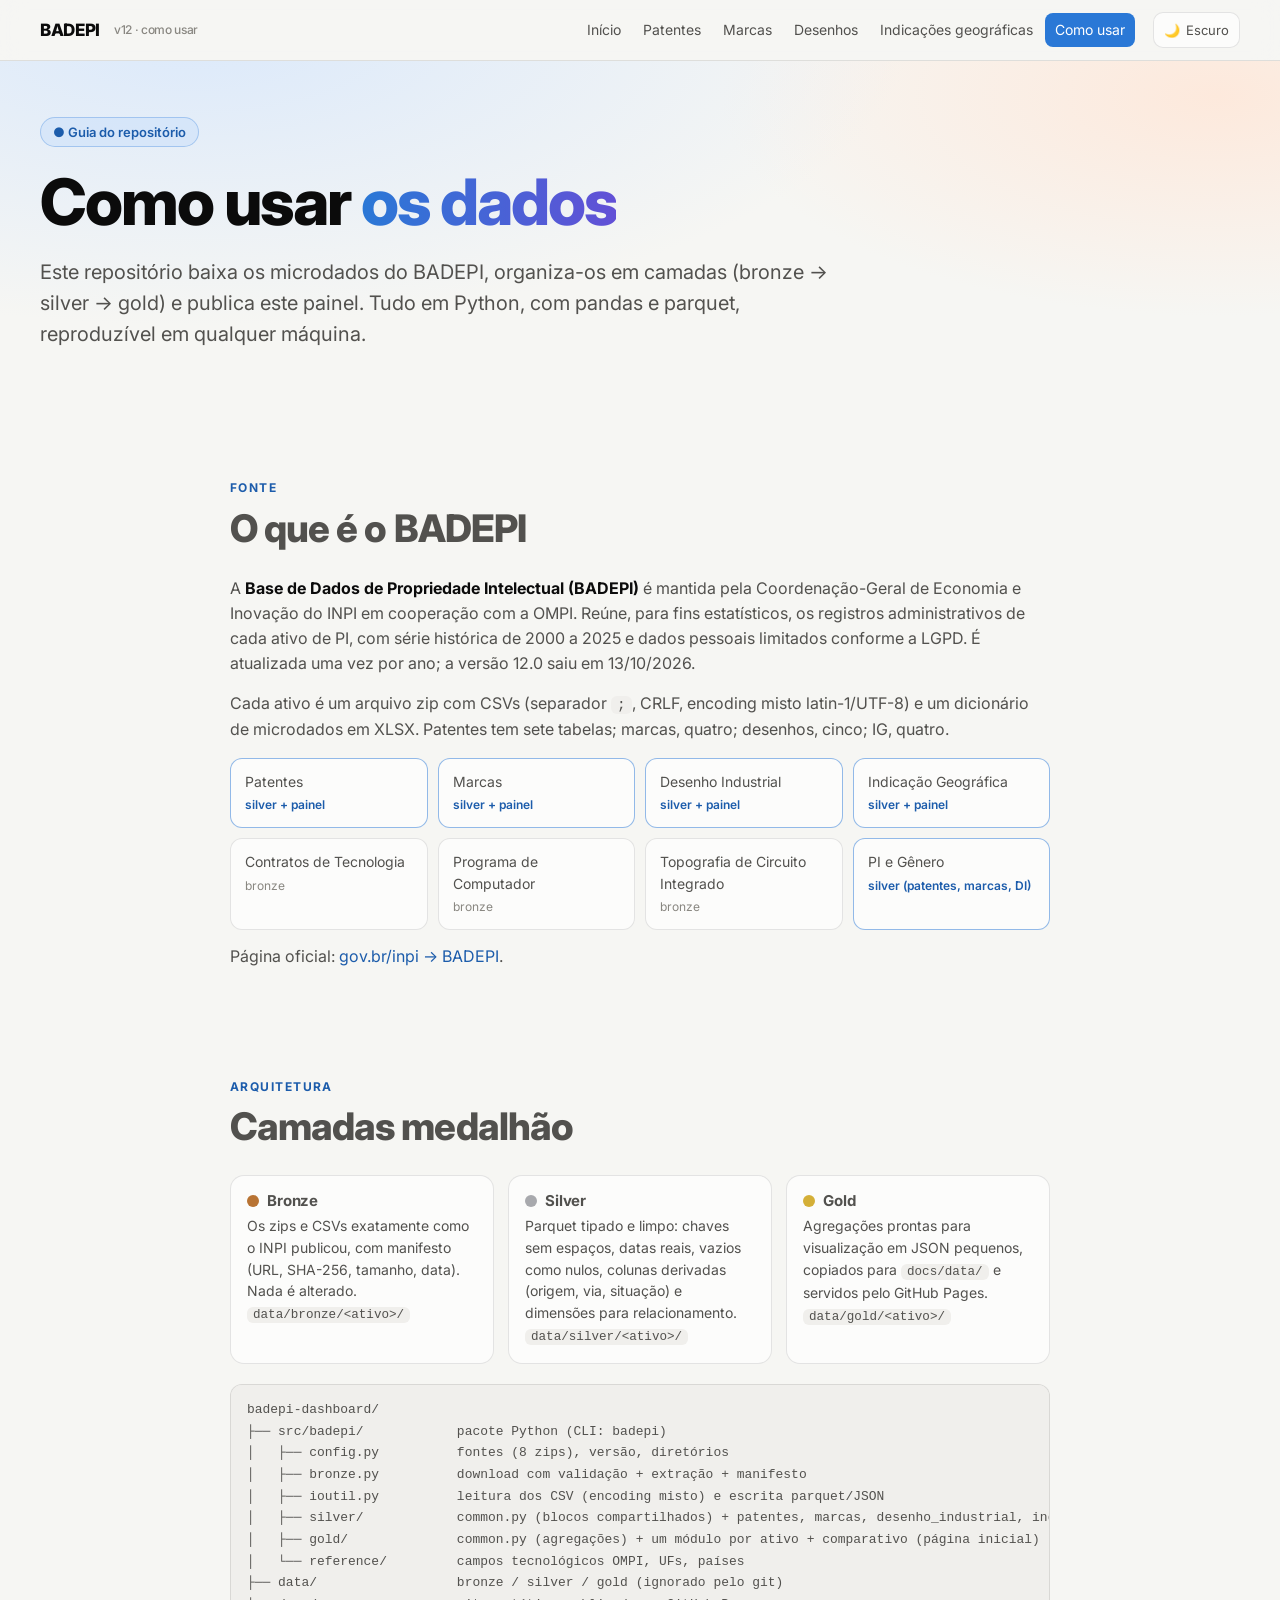
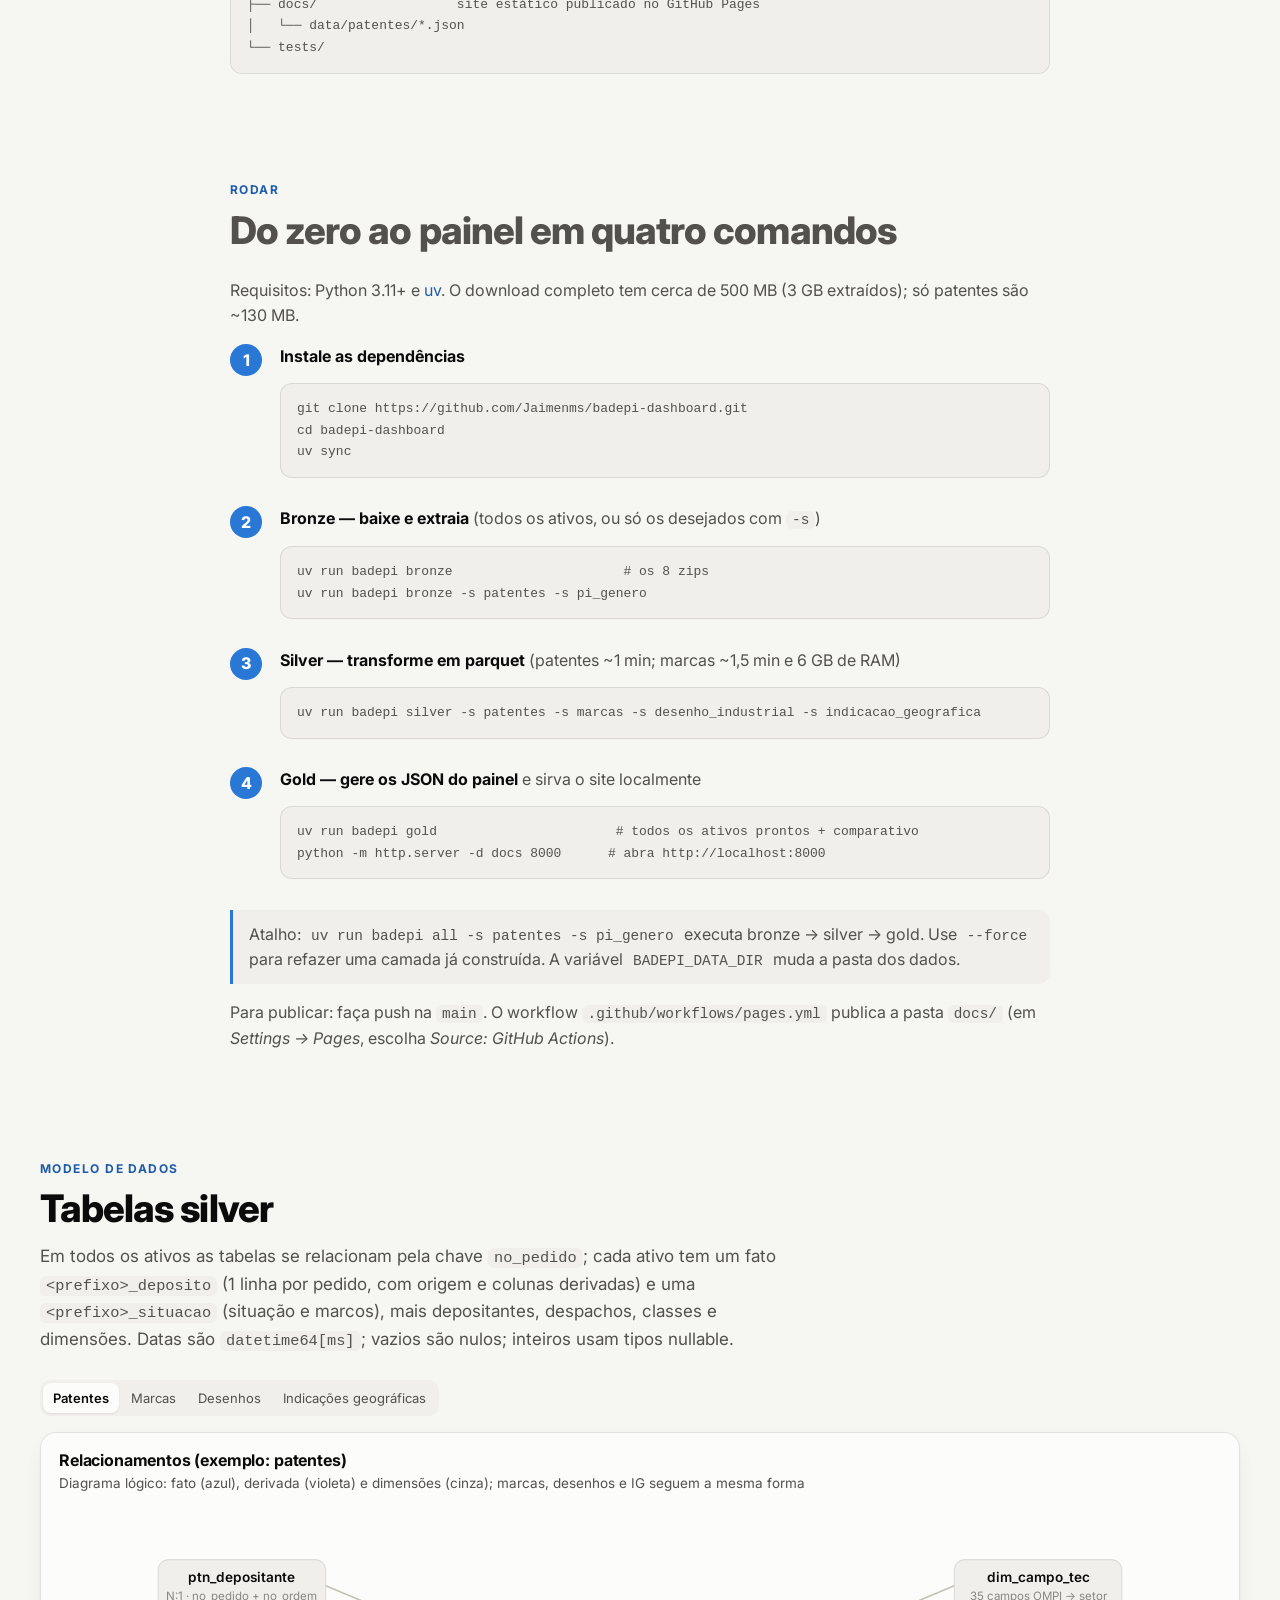
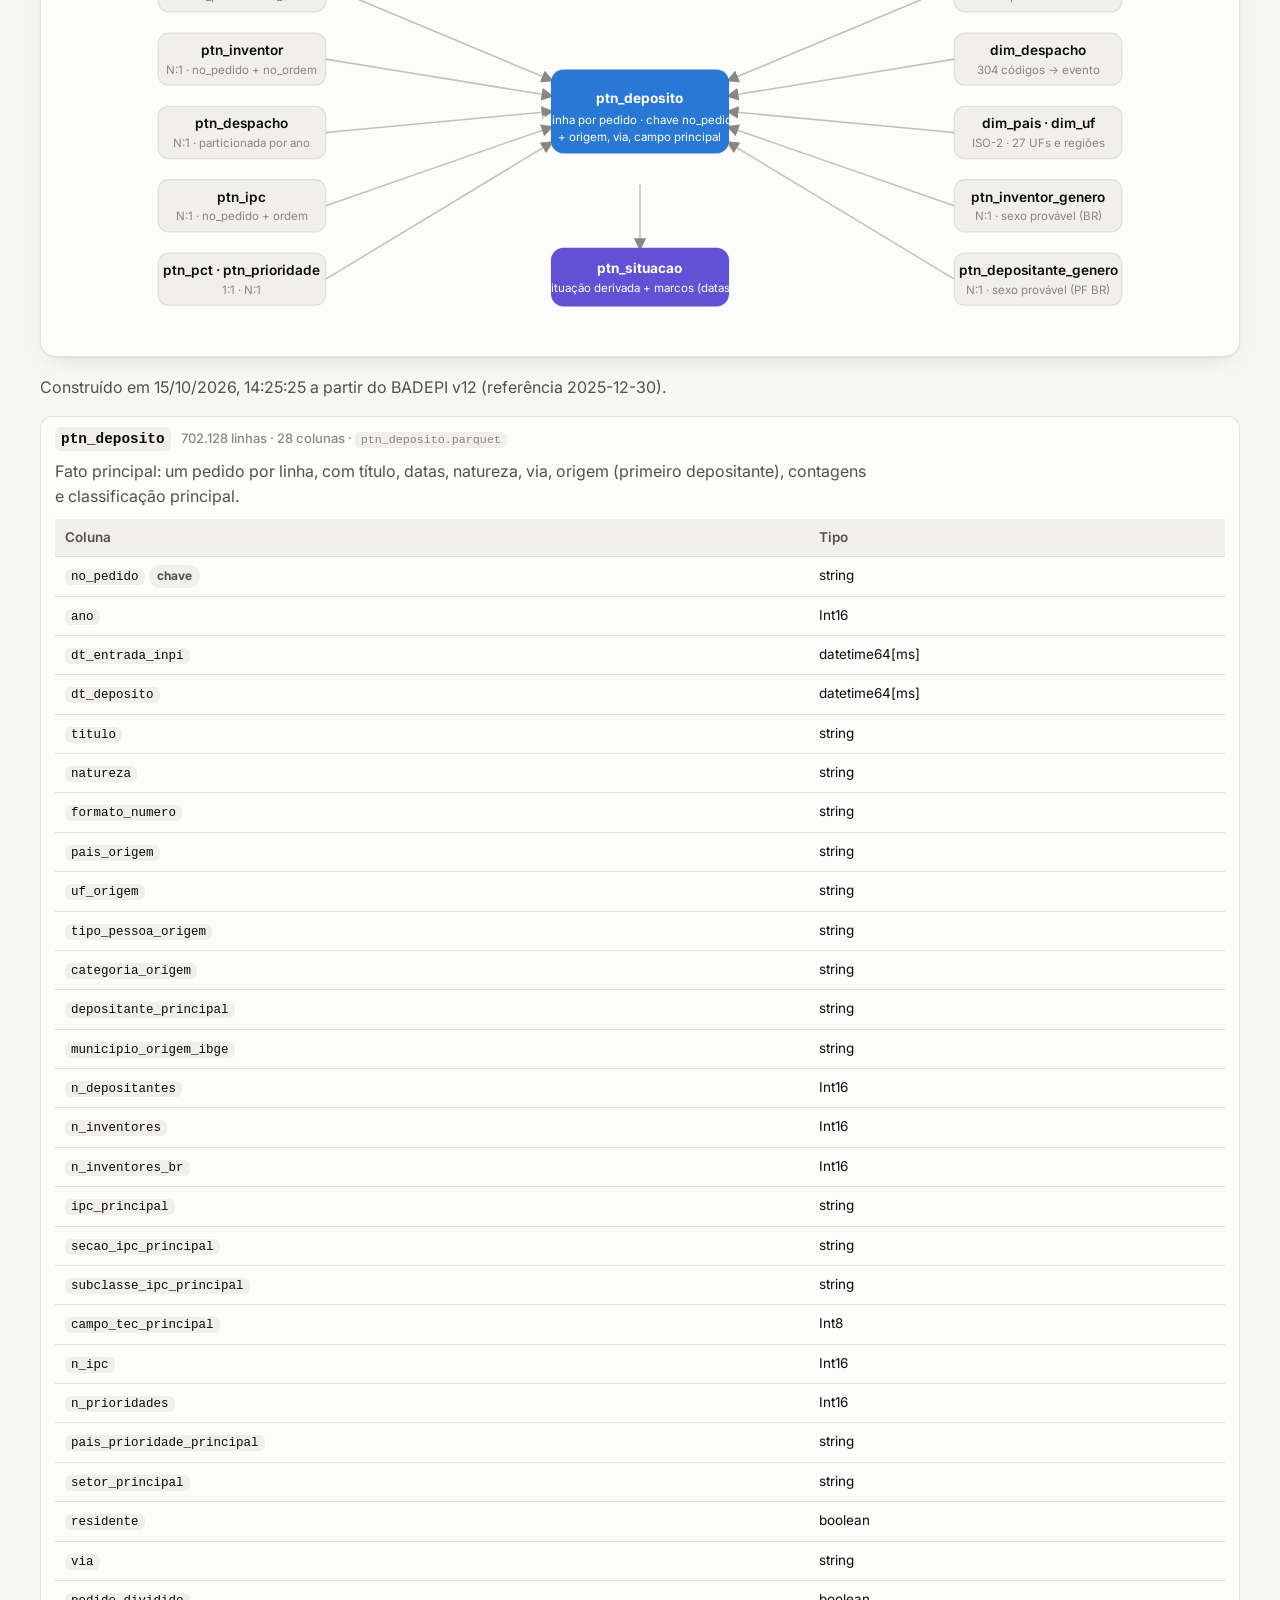
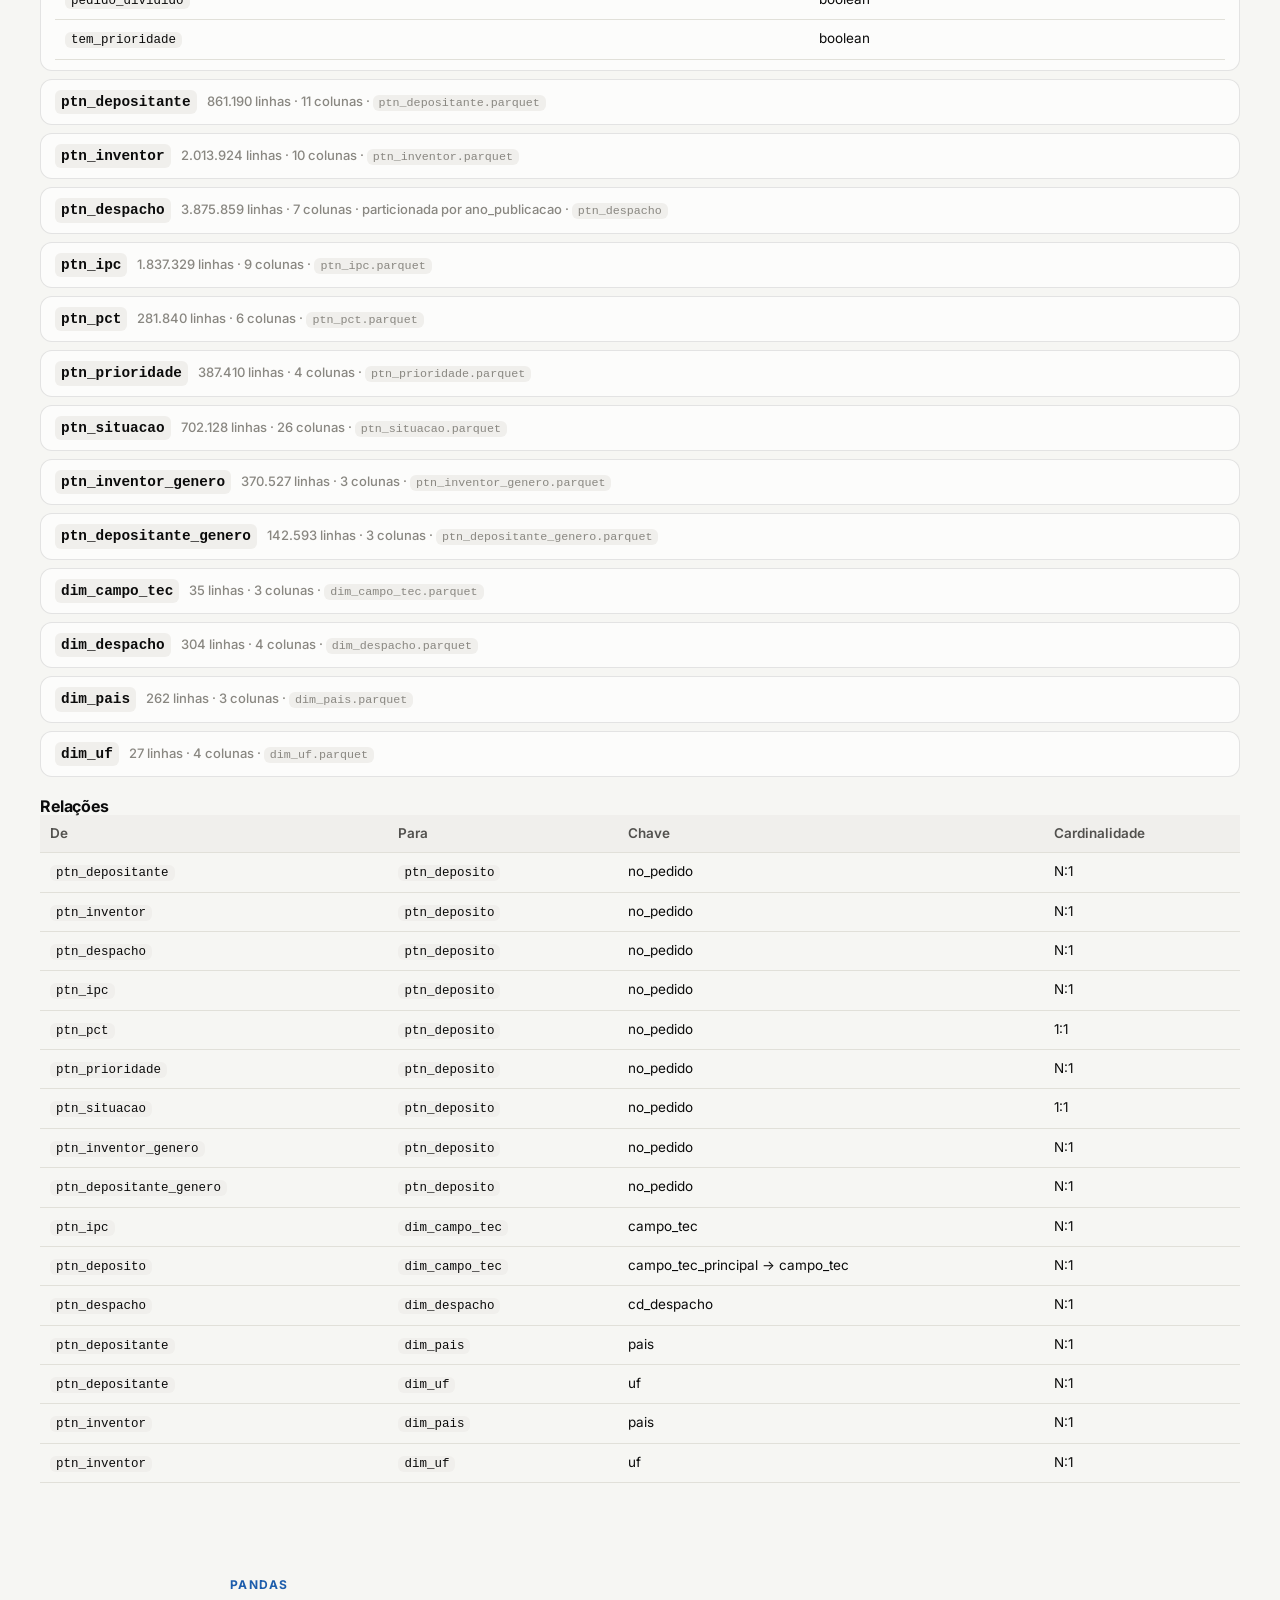
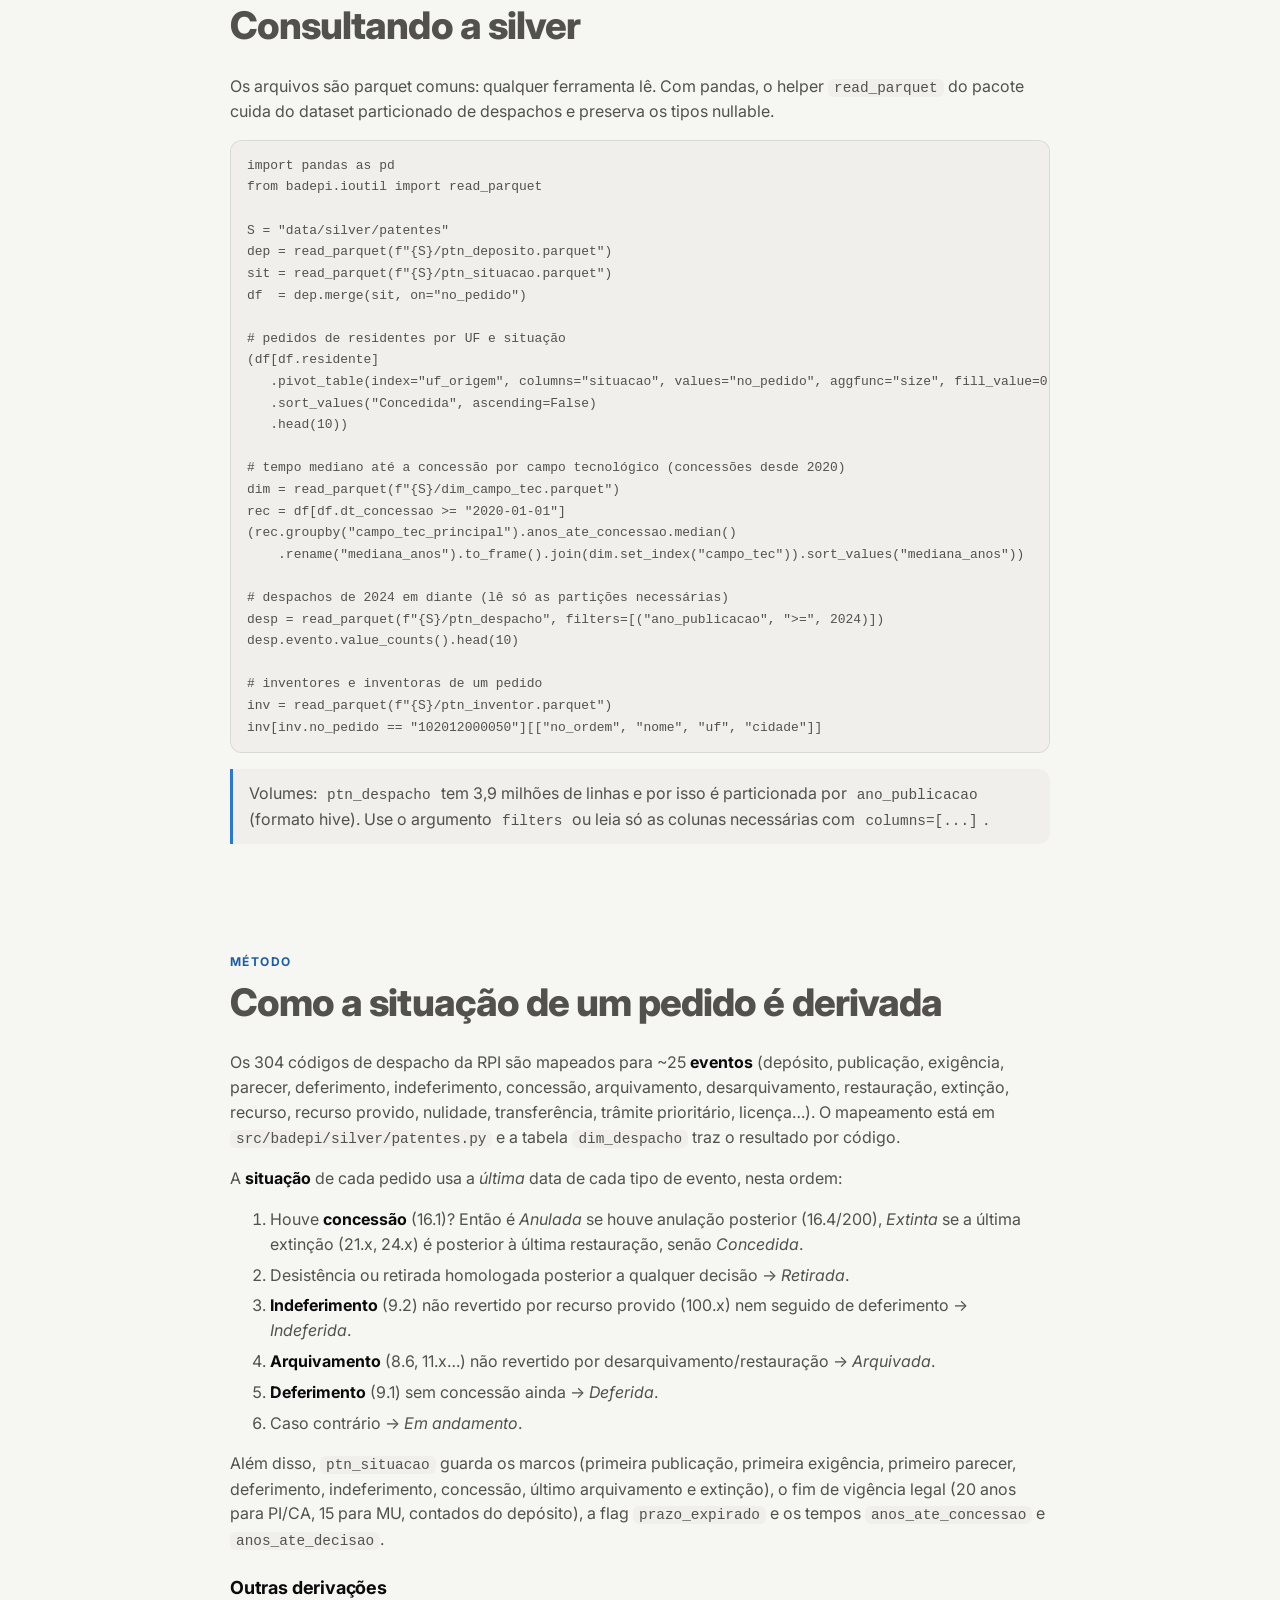
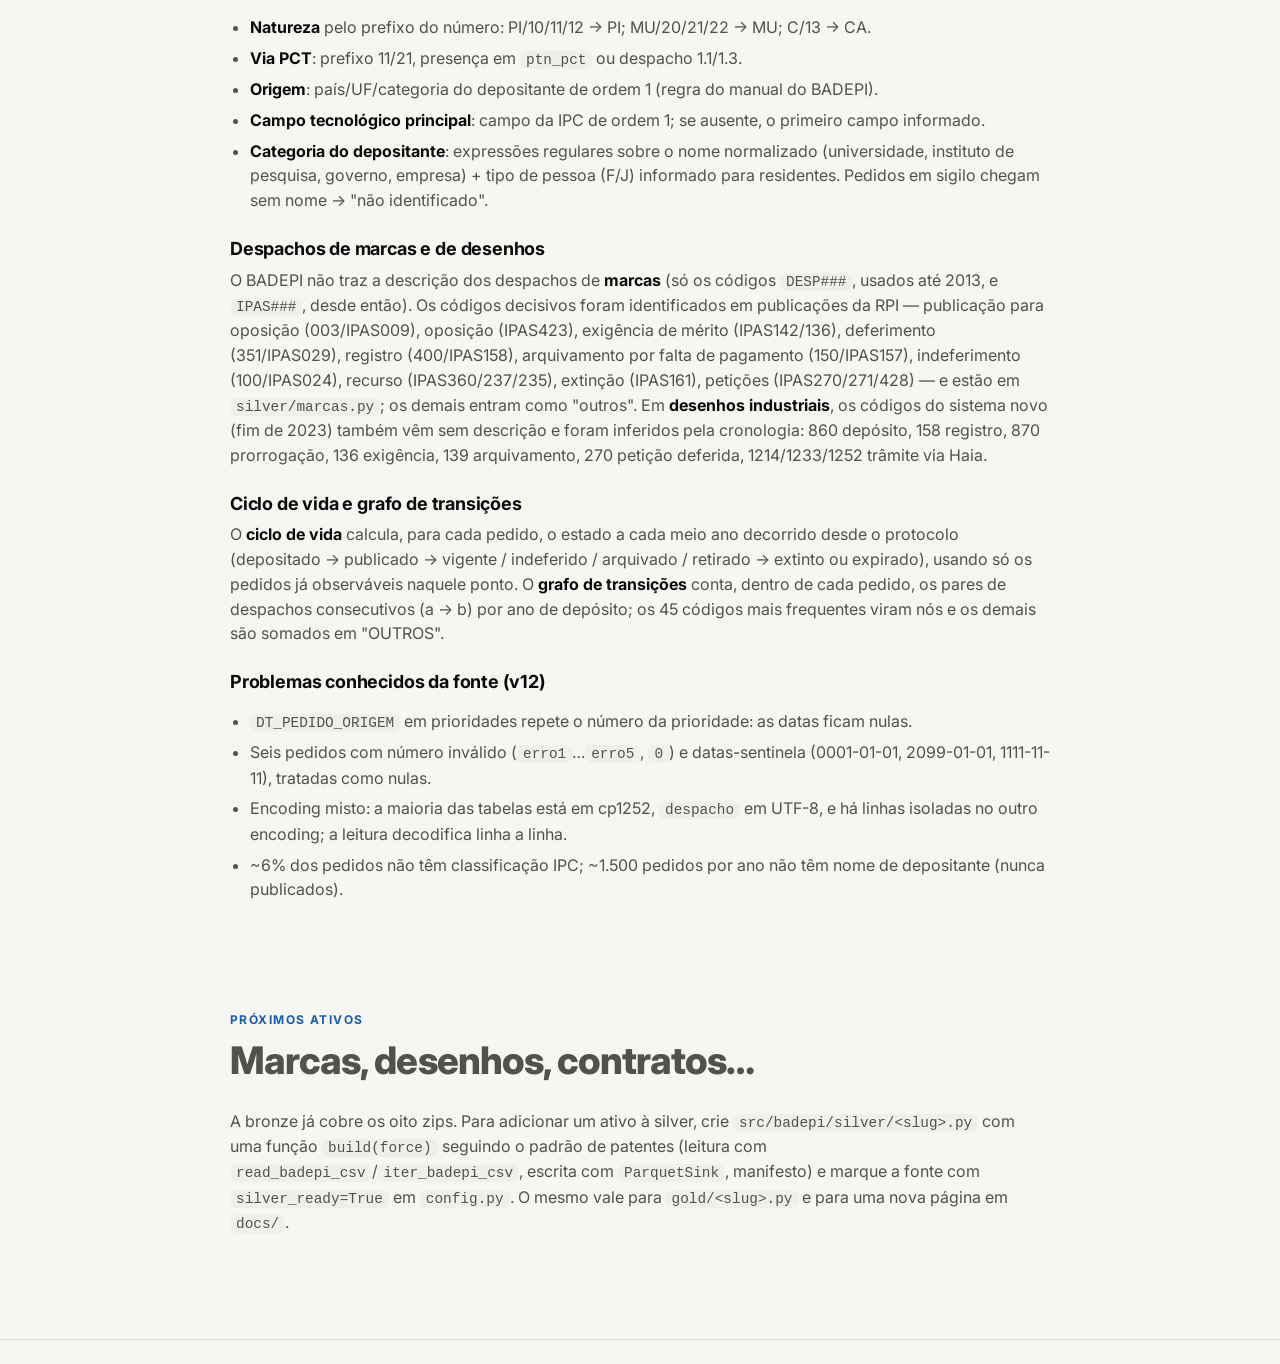
==== commit 1dc1461e: "Marcas, desenhos industriais e IG; página inicial comparativa; ciclo de vida e grafo de despachos - " ====
--- a/docs/como-usar.html
+++ b/docs/como-usar.html
@@ -12,15 +12,7 @@
   <link rel="icon" href="data:image/svg+xml,%3Csvg xmlns='http://www.w3.org/2000/svg' viewBox='0 0 32 32'%3E%3Crect width='32' height='32' rx='8' fill='%232a78d6'/%3E%3Cpath d='M8 22V12m8 10V8m8 14v-6' stroke='white' stroke-width='3.5' stroke-linecap='round'/%3E%3C/svg%3E">
 </head>
 <body>
-<header class="topbar">
-  <div class="container">
-    <a class="brand" href="./"><span class="logo">PI</span>BADEPI<small>v12 · como usar</small></a>
-    <nav class="primary" aria-label="Seções">
-      <a href="./">Dashboard</a><a href="#fonte">Fonte</a><a href="#arquitetura">Arquitetura</a><a href="#rodar">Rodar</a><a href="#modelo">Modelo de dados</a><a href="#pandas">Pandas</a><a href="#situacao">Método</a><a href="#roadmap">Outros ativos</a>
-    </nav>
-    <button class="icon-btn" id="theme-toggle" aria-label="Alternar tema">🌙 <span>Escuro</span></button>
-  </div>
-</header>
+<header class="topbar" id="topbar"></header>
 
 <section class="hero" style="padding:56px 0 40px">
   <div class="container">
@@ -34,16 +26,16 @@
   <div class="container prose">
     <div class="section-head"><span class="eyebrow">Fonte</span><h2>O que é o BADEPI</h2></div>
     <p>A <strong>Base de Dados de Propriedade Intelectual (BADEPI)</strong> é mantida pela Coordenação-Geral de Economia e Inovação do INPI em cooperação com a OMPI. Reúne, para fins estatísticos, os registros administrativos de cada ativo de PI, com série histórica de 2000 a 2025 e dados pessoais limitados conforme a LGPD. É atualizada uma vez por ano; a versão 12.0 saiu em 13/10/2026.</p>
-    <p>Cada ativo é um arquivo zip com CSVs (separador <code>;</code>, CRLF, encoding misto latin-1/UTF-8) e um dicionário de microdados em XLSX. Patentes tem sete tabelas:</p>
+    <p>Cada ativo é um arquivo zip com CSVs (separador <code>;</code>, CRLF, encoding misto latin-1/UTF-8) e um dicionário de microdados em XLSX. Patentes tem sete tabelas; marcas, quatro; desenhos, cinco; IG, quatro.</p>
     <div class="asset-grid">
-      <div class="asset ready">Patentes <span class="st">silver + dashboard</span></div>
-      <div class="asset">Marcas <span class="st">bronze</span></div>
-      <div class="asset">Desenho Industrial <span class="st">bronze</span></div>
-      <div class="asset">Indicação Geográfica <span class="st">bronze</span></div>
+      <div class="asset ready">Patentes <span class="st">silver + painel</span></div>
+      <div class="asset ready">Marcas <span class="st">silver + painel</span></div>
+      <div class="asset ready">Desenho Industrial <span class="st">silver + painel</span></div>
+      <div class="asset ready">Indicação Geográfica <span class="st">silver + painel</span></div>
       <div class="asset">Contratos de Tecnologia <span class="st">bronze</span></div>
       <div class="asset">Programa de Computador <span class="st">bronze</span></div>
       <div class="asset">Topografia de Circuito Integrado <span class="st">bronze</span></div>
-      <div class="asset ready">PI e Gênero <span class="st">silver (patentes)</span></div>
+      <div class="asset ready">PI e Gênero <span class="st">silver (patentes, marcas, DI)</span></div>
     </div>
     <p style="margin-top:14px">Página oficial: <a href="https://www.gov.br/inpi/pt-br/inpi-data/dados-e-series-temporais/badepi" target="_blank" rel="noopener">gov.br/inpi → BADEPI</a>.</p>
   </div>
@@ -62,8 +54,8 @@
 │   ├── config.py          fontes (8 zips), versão, diretórios
 │   ├── bronze.py          download com validação + extração + manifesto
 │   ├── ioutil.py          leitura dos CSV (encoding misto) e escrita parquet/JSON
-│   ├── silver/patentes.py CSV → parquet relacionado (7 tabelas + derivadas + dims)
-│   ├── gold/patentes.py   parquet → JSON do dashboard
+│   ├── silver/            common.py (blocos compartilhados) + patentes, marcas, desenho_industrial, indicacao_geografica
+│   ├── gold/              common.py (agregações) + um módulo por ativo + comparativo (página inicial)
 │   └── reference/         campos tecnológicos OMPI, UFs, países
 ├── data/                  bronze / silver / gold (ignorado pelo git)
 ├── docs/                  site estático publicado no GitHub Pages
@@ -82,8 +74,8 @@
 uv sync</code></pre></div></div>
       <div class="step"><div><strong>Bronze — baixe e extraia</strong> (todos os ativos, ou só os desejados com <code>-s</code>)<pre><code>uv run badepi bronze                      # os 8 zips
 uv run badepi bronze -s patentes -s pi_genero</code></pre></div></div>
-      <div class="step"><div><strong>Silver — transforme em parquet</strong> (patentes: ~1 min, pico de 2,6 GB de RAM)<pre><code>uv run badepi silver -s patentes</code></pre></div></div>
-      <div class="step"><div><strong>Gold — gere os JSON do painel</strong> e sirva o site localmente<pre><code>uv run badepi gold -s patentes
+      <div class="step"><div><strong>Silver — transforme em parquet</strong> (patentes ~1 min; marcas ~1,5 min e 6 GB de RAM)<pre><code>uv run badepi silver -s patentes -s marcas -s desenho_industrial -s indicacao_geografica</code></pre></div></div>
+      <div class="step"><div><strong>Gold — gere os JSON do painel</strong> e sirva o site localmente<pre><code>uv run badepi gold                       # todos os ativos prontos + comparativo
 python -m http.server -d docs 8000      # abra http://localhost:8000</code></pre></div></div>
     </div>
     <div class="callout">Atalho: <code>uv run badepi all -s patentes -s pi_genero</code> executa bronze → silver → gold. Use <code>--force</code> para refazer uma camada já construída. A variável <code>BADEPI_DATA_DIR</code> muda a pasta dos dados.</div>
@@ -93,8 +85,9 @@
 
 <section class="block" id="modelo">
   <div class="container">
-    <div class="section-head"><span class="eyebrow">Modelo de dados</span><h2>Tabelas silver de patentes</h2><p>Todas as tabelas se relacionam pela chave <code>no_pedido</code> (número do pedido sem espaços). Datas são <code>datetime64[ms]</code>; vazios são nulos; inteiros usam tipos nullable (Int16/Int32).</p></div>
-    <div class="card" style="margin-bottom:18px"><header><div class="titles"><h3>Relacionamentos</h3><p class="sub">Diagrama lógico: fatos (azul), derivadas (violeta) e dimensões (cinza)</p></div></header>
+    <div class="section-head"><span class="eyebrow">Modelo de dados</span><h2>Tabelas silver</h2><p>Em todos os ativos as tabelas se relacionam pela chave <code>no_pedido</code>; cada ativo tem um fato <code>&lt;prefixo&gt;_deposito</code> (1 linha por pedido, com origem e colunas derivadas) e uma <code>&lt;prefixo&gt;_situacao</code> (situação e marcos), mais depositantes, despachos, classes e dimensões. Datas são <code>datetime64[ms]</code>; vazios são nulos; inteiros usam tipos nullable.</p></div>
+    <div class="filter-row"><div class="seg" id="modelo-seg"><button class="active" data-value="patentes">Patentes</button><button data-value="marcas">Marcas</button><button data-value="desenho_industrial">Desenhos</button><button data-value="indicacao_geografica">Indicações geográficas</button></div></div>
+    <div class="card" style="margin-bottom:18px"><header><div class="titles"><h3>Relacionamentos (exemplo: patentes)</h3><p class="sub">Diagrama lógico: fato (azul), derivada (violeta) e dimensões (cinza); marcas, desenhos e IG seguem a mesma forma</p></div></header>
       <svg viewBox="0 0 960 420" width="100%" role="img" aria-label="Diagrama de relacionamentos das tabelas silver de patentes" style="max-height:440px">
         <defs><marker id="arr" markerWidth="8" markerHeight="8" refX="6" refY="4" orient="auto"><path d="M0,0 L8,4 L0,8 z" fill="var(--muted)"/></marker></defs>
         <g stroke="var(--axis)" stroke-width="1.5" fill="none" marker-end="url(#arr)">
@@ -175,6 +168,10 @@
       <li><strong>Campo tecnológico principal</strong>: campo da IPC de ordem 1; se ausente, o primeiro campo informado.</li>
       <li><strong>Categoria do depositante</strong>: expressões regulares sobre o nome normalizado (universidade, instituto de pesquisa, governo, empresa) + tipo de pessoa (F/J) informado para residentes. Pedidos em sigilo chegam sem nome → "não identificado".</li>
     </ul>
+    <h3>Despachos de marcas e de desenhos</h3>
+    <p>O BADEPI não traz a descrição dos despachos de <strong>marcas</strong> (só os códigos <code>DESP###</code>, usados até 2013, e <code>IPAS###</code>, desde então). Os códigos decisivos foram identificados em publicações da RPI — publicação para oposição (003/IPAS009), oposição (IPAS423), exigência de mérito (IPAS142/136), deferimento (351/IPAS029), registro (400/IPAS158), arquivamento por falta de pagamento (150/IPAS157), indeferimento (100/IPAS024), recurso (IPAS360/237/235), extinção (IPAS161), petições (IPAS270/271/428) — e estão em <code>silver/marcas.py</code>; os demais entram como "outros". Em <strong>desenhos industriais</strong>, os códigos do sistema novo (fim de 2023) também vêm sem descrição e foram inferidos pela cronologia: 860 depósito, 158 registro, 870 prorrogação, 136 exigência, 139 arquivamento, 270 petição deferida, 1214/1233/1252 trâmite via Haia.</p>
+    <h3>Ciclo de vida e grafo de transições</h3>
+    <p>O <strong>ciclo de vida</strong> calcula, para cada pedido, o estado a cada meio ano decorrido desde o protocolo (depositado → publicado → vigente / indeferido / arquivado / retirado → extinto ou expirado), usando só os pedidos já observáveis naquele ponto. O <strong>grafo de transições</strong> conta, dentro de cada pedido, os pares de despachos consecutivos (a → b) por ano de depósito; os 45 códigos mais frequentes viram nós e os demais são somados em "OUTROS".</p>
     <h3>Problemas conhecidos da fonte (v12)</h3>
     <ul>
       <li><code>DT_PEDIDO_ORIGEM</code> em prioridades repete o número da prioridade: as datas ficam nulas.</li>
@@ -192,7 +189,7 @@
   </div>
 </section>
 
-<footer class="site"><div class="container"><div>Dados: <a href="https://www.gov.br/inpi/pt-br/inpi-data/dados-e-series-temporais/badepi" target="_blank" rel="noopener">BADEPI — INPI</a> · Código: MIT</div><div><a href="./">← Voltar ao dashboard</a></div></div></footer>
+<footer class="site" id="site-footer"></footer>
 <script type="module" src="assets/js/guide.js"></script>
 </body>
 </html>
--- a/docs/assets/css/style.css
+++ b/docs/assets/css/style.css
@@ -155,7 +155,8 @@
 /* ---------- story (impacto) ---------- */
 .story { display: grid; grid-template-columns: repeat(12, 1fr); gap: 18px; }
 .story .card.hero-num { justify-content: center; background: linear-gradient(160deg, color-mix(in srgb, var(--accent-soft) 45%, var(--surface)), var(--surface)); }
-.big { font-size: clamp(40px, 6vw, 64px); font-weight: 800; letter-spacing: -0.04em; line-height: 1; }
+.big { font-size: clamp(36px, 4.6vw, 60px); font-weight: 800; letter-spacing: -0.04em; line-height: 1; }
+.big.long { font-size: clamp(28px, 3.3vw, 44px); }
 .big small { font-size: .42em; font-weight: 600; color: var(--ink-2); letter-spacing: -0.01em; margin-left: 6px; }
 .big-label { color: var(--ink-2); font-size: 15px; margin-top: 10px; max-width: 34ch; }
 .big-sub { color: var(--muted); font-size: 13px; margin-top: 8px; }
@@ -198,3 +199,44 @@
 /* reveal (GSAP anima a partir destes estados) */
 .reveal { will-change: transform, opacity; }
 @media (prefers-reduced-motion: reduce) { .reveal { transform: none !important; opacity: 1 !important; } }
+
+/* ---------- navegação entre ativos (injetada por shared.js) ---------- */
+.brand { font-size: 17px; }
+nav.primary a.current { background: var(--accent); color: #fff; }
+nav.primary a.current:hover { background: var(--accent); color: #fff; }
+.subnav { display: flex; flex-wrap: wrap; gap: 6px; margin-top: 26px; }
+.subnav a { font-size: 13px; padding: 5px 11px; border-radius: 999px; border: 1px solid var(--border); background: color-mix(in srgb, var(--surface) 70%, transparent); color: var(--ink-2); }
+.subnav a:hover { color: var(--ink); text-decoration: none; border-color: var(--axis); }
+
+/* ---------- página inicial: cards dos ativos ---------- */
+.assets { display: grid; grid-template-columns: repeat(auto-fit, minmax(240px, 1fr)); gap: 16px; }
+.asset-card { display: flex; flex-direction: column; gap: 10px; padding: 20px; border-radius: var(--radius); border: 1px solid var(--border); background: var(--surface); box-shadow: var(--shadow); color: inherit; position: relative; overflow: hidden; transition: transform .25s ease, box-shadow .25s ease; }
+.asset-card:hover { transform: translateY(-3px); text-decoration: none; box-shadow: 0 16px 36px -16px rgba(11,11,11,.35); }
+.asset-card .icon { width: 42px; height: 42px; border-radius: 12px; display: grid; place-items: center; font-size: 20px; background: color-mix(in srgb, var(--c) 18%, var(--surface)); color: var(--c); }
+.asset-card h3 { font-size: 18px; }
+.asset-card .num { font-size: 34px; font-weight: 800; letter-spacing: -0.03em; line-height: 1; }
+.asset-card .num small { font-size: 13px; font-weight: 500; color: var(--muted); margin-left: 6px; letter-spacing: 0; }
+.asset-card .facts { display: grid; grid-template-columns: 1fr 1fr; gap: 6px 12px; font-size: 13px; color: var(--ink-2); margin-top: 4px; }
+.asset-card .facts b { color: var(--ink); font-variant-numeric: tabular-nums; }
+.asset-card .go { margin-top: auto; font-weight: 600; color: var(--c); font-size: 14px; }
+.asset-card::after { content: ""; position: absolute; inset: auto -40px -40px auto; width: 140px; height: 140px; border-radius: 50%; background: color-mix(in srgb, var(--c) 10%, transparent); }
+
+/* ---------- controles do grafo de transições ---------- */
+.controls { display: flex; flex-wrap: wrap; gap: 10px 22px; align-items: center; margin: 0 0 10px; font-size: 13.5px; color: var(--ink-2); }
+.controls label { display: inline-flex; align-items: center; gap: 8px; }
+.controls input[type=range] { accent-color: var(--accent); width: 150px; }
+.controls output { font-weight: 700; min-width: 3.4ch; color: var(--ink); }
+
+/* ---------- explorador (tabela com filtros) ---------- */
+.explorer { display: flex; flex-direction: column; gap: 10px; }
+.explorer .filters { display: flex; flex-wrap: wrap; gap: 8px; }
+.explorer input[type=search], .explorer select { font: inherit; font-size: 14px; padding: 8px 12px; border-radius: 10px; border: 1px solid var(--border); background: var(--surface); color: var(--ink); min-width: 160px; }
+.explorer input[type=search] { flex: 1; min-width: 220px; }
+.explorer .count { color: var(--muted); font-size: 13px; }
+.explorer .table-view { max-height: 640px; }
+.explorer .table-view th, .explorer .table-view td { text-align: left; white-space: normal; }
+.explorer .table-view td.num { text-align: right; }
+.tag { display: inline-block; padding: 1px 8px; border-radius: 999px; font-size: 12px; font-weight: 600; background: var(--surface-2); color: var(--ink-2); }
+.tag.ok { background: color-mix(in srgb, var(--s3) 20%, var(--surface)); color: var(--s3); }
+.tag.warn { background: color-mix(in srgb, var(--s4) 22%, var(--surface)); color: var(--s4); }
+.tag.bad { background: color-mix(in srgb, var(--s8) 18%, var(--surface)); color: var(--s8); }
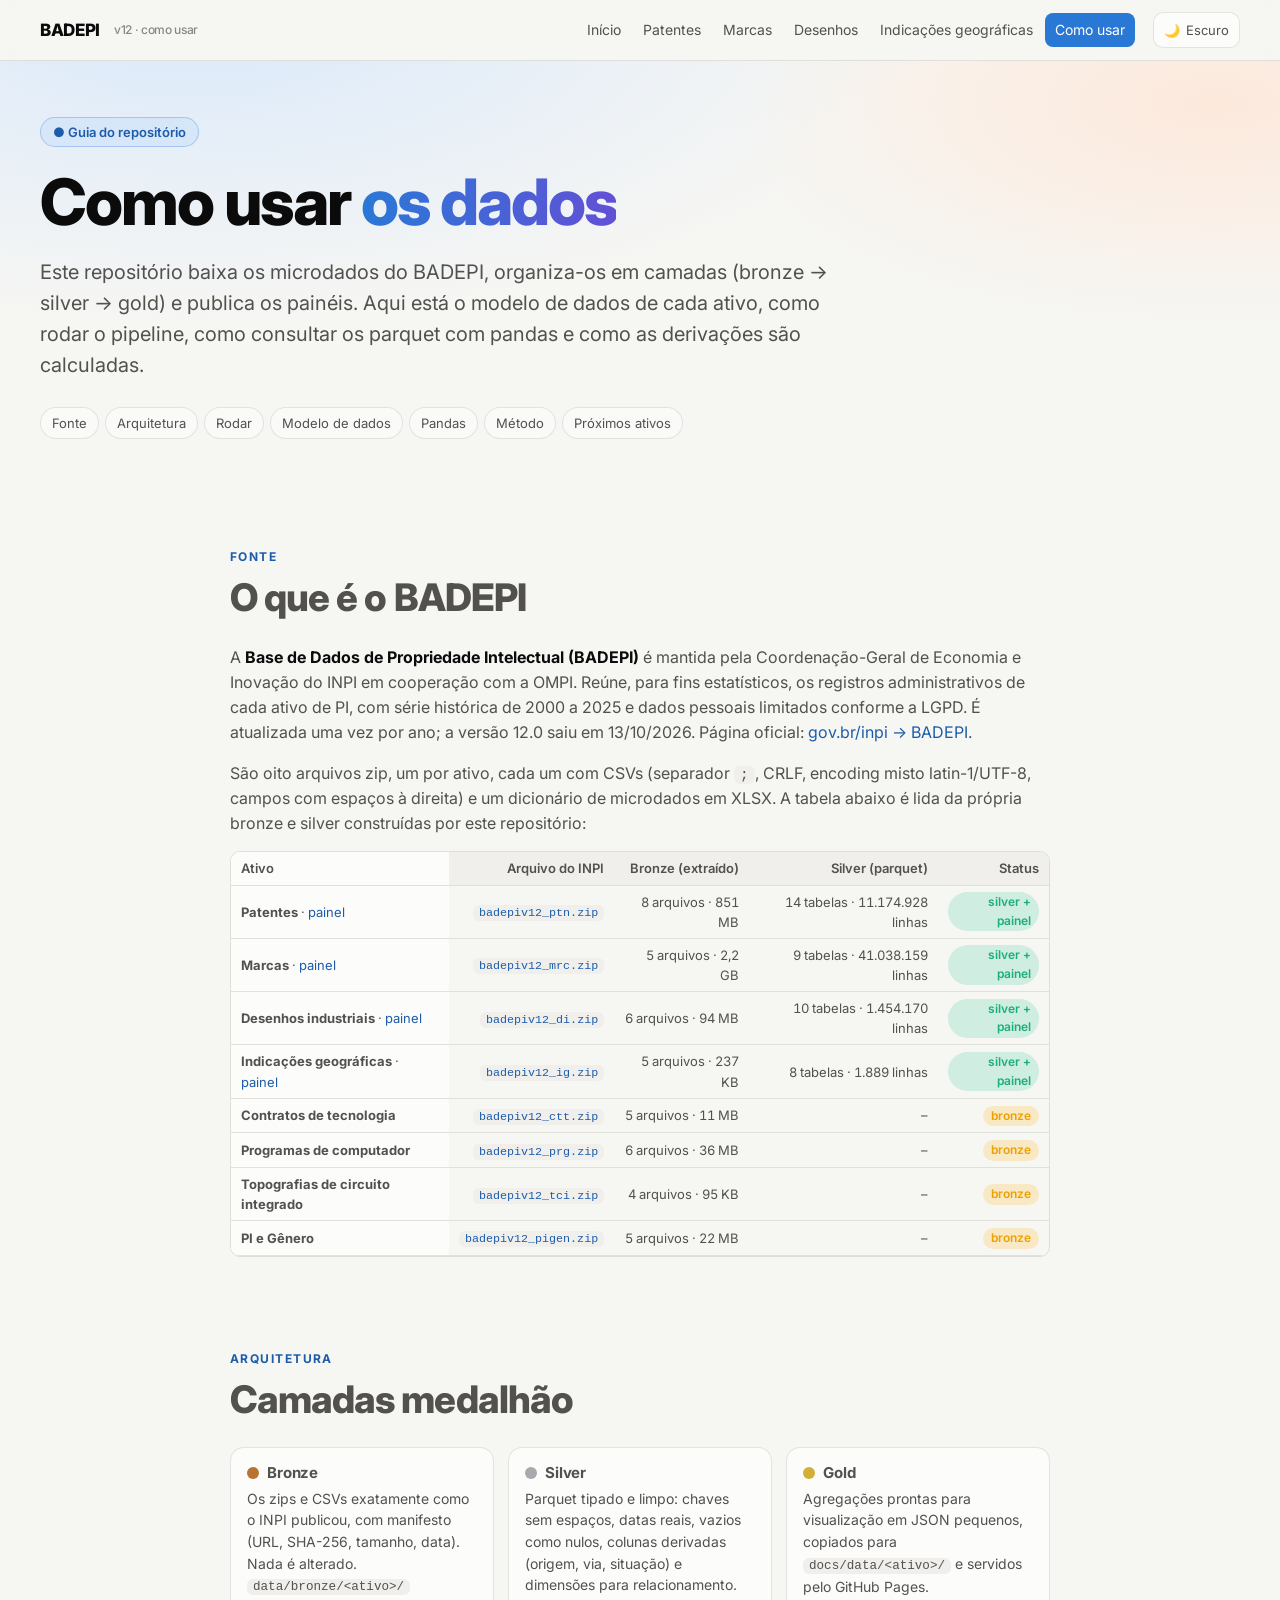
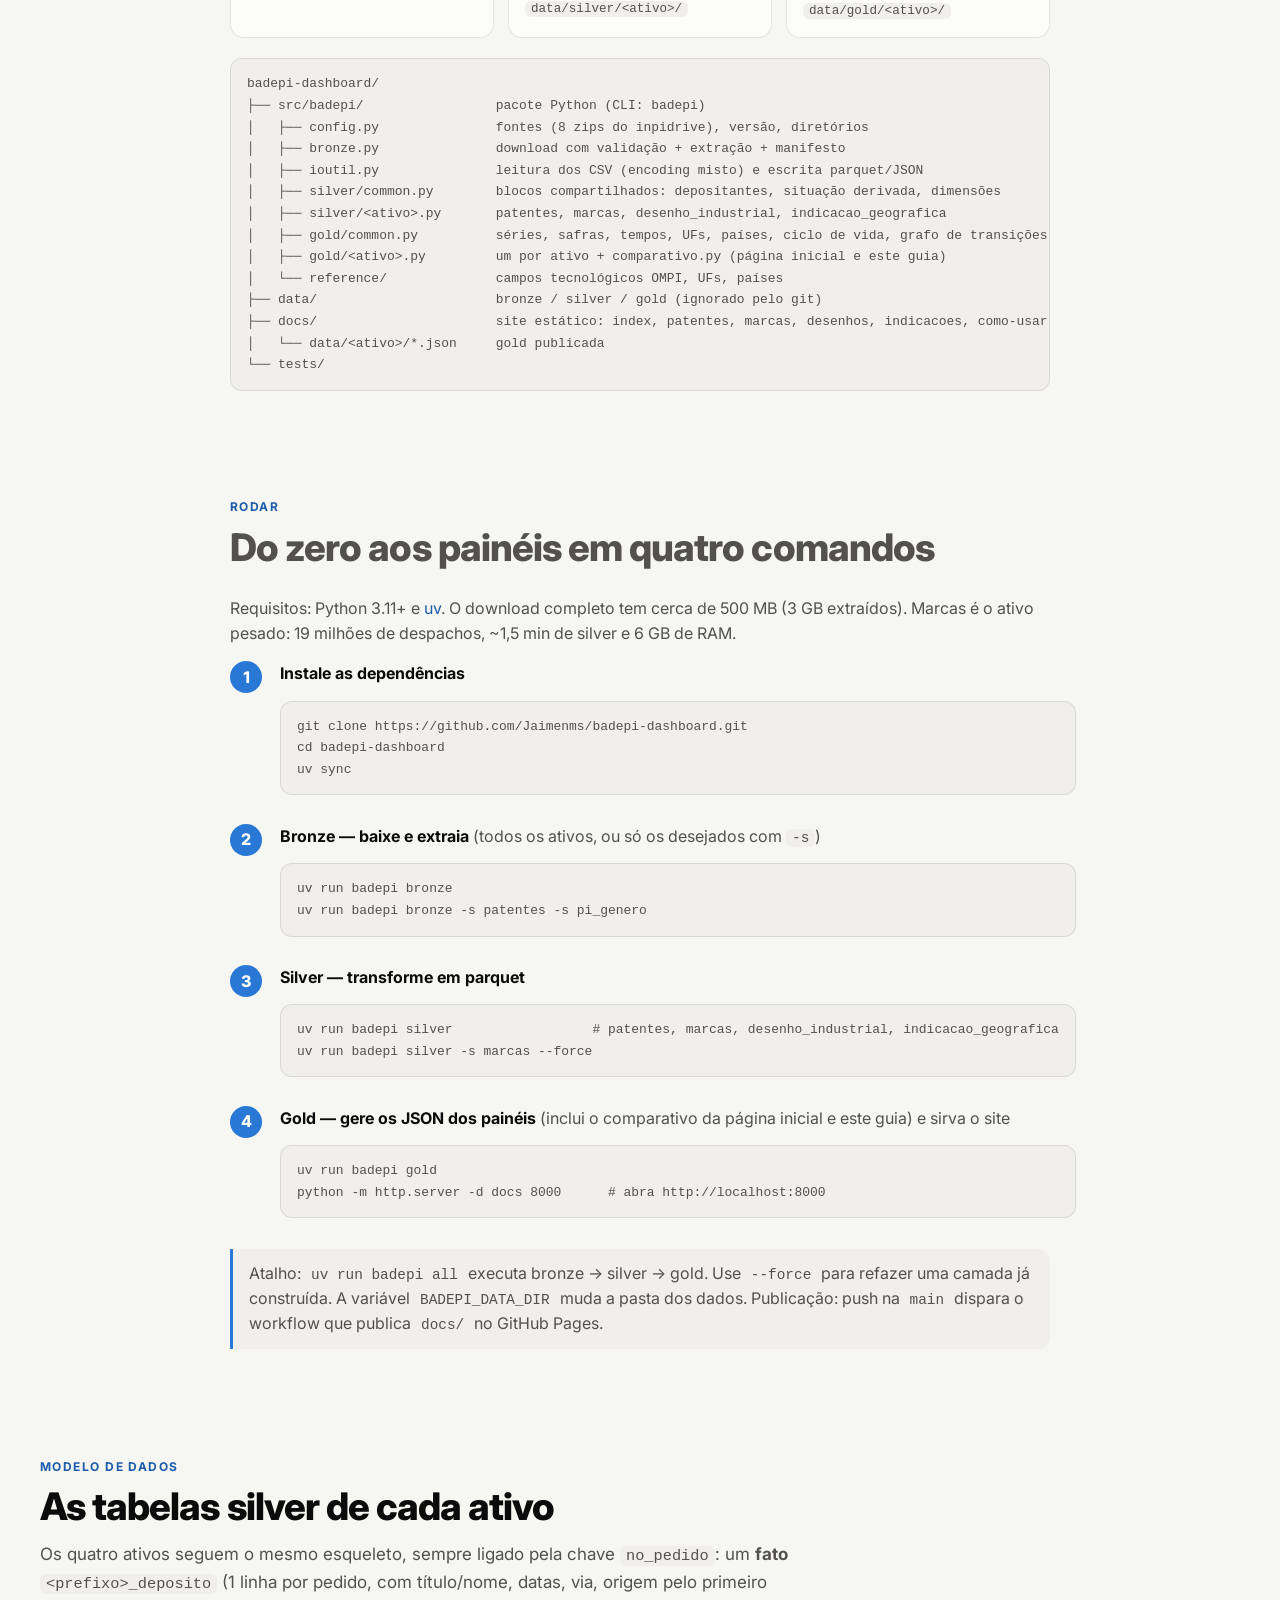
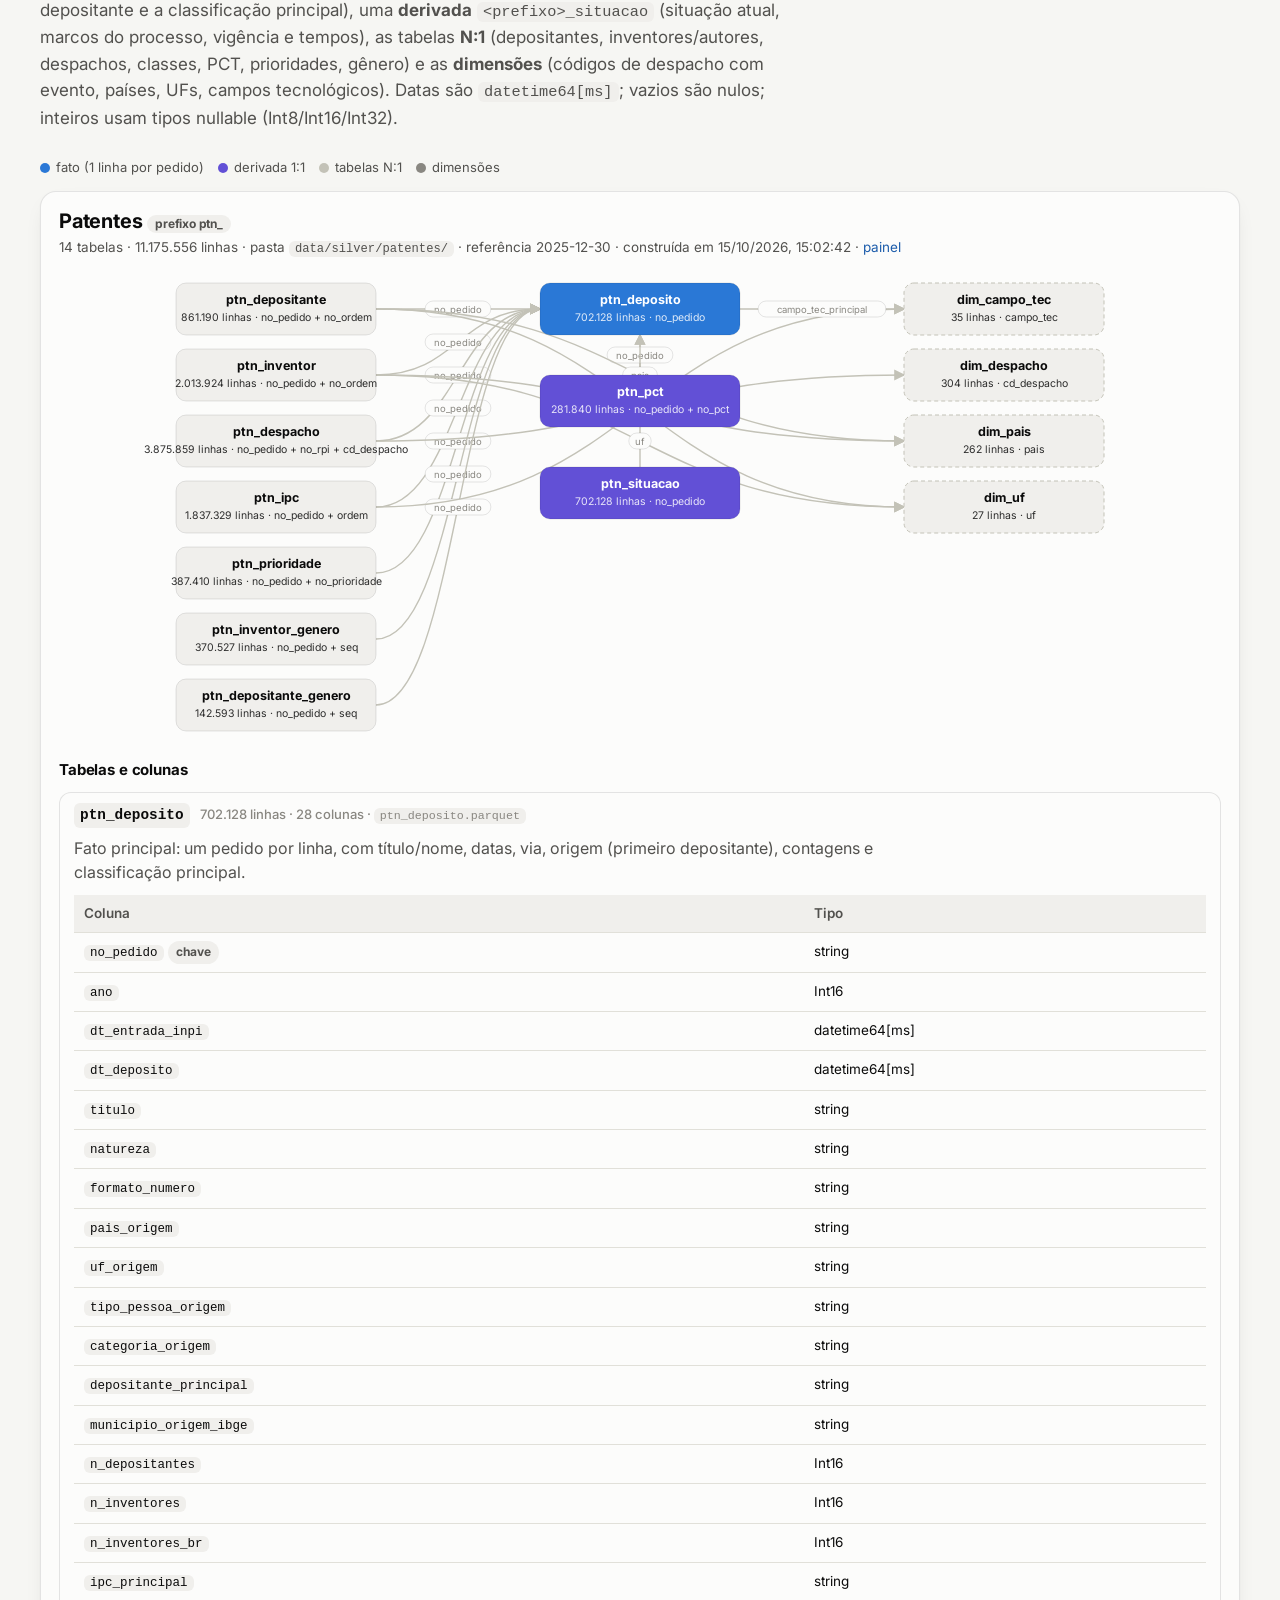
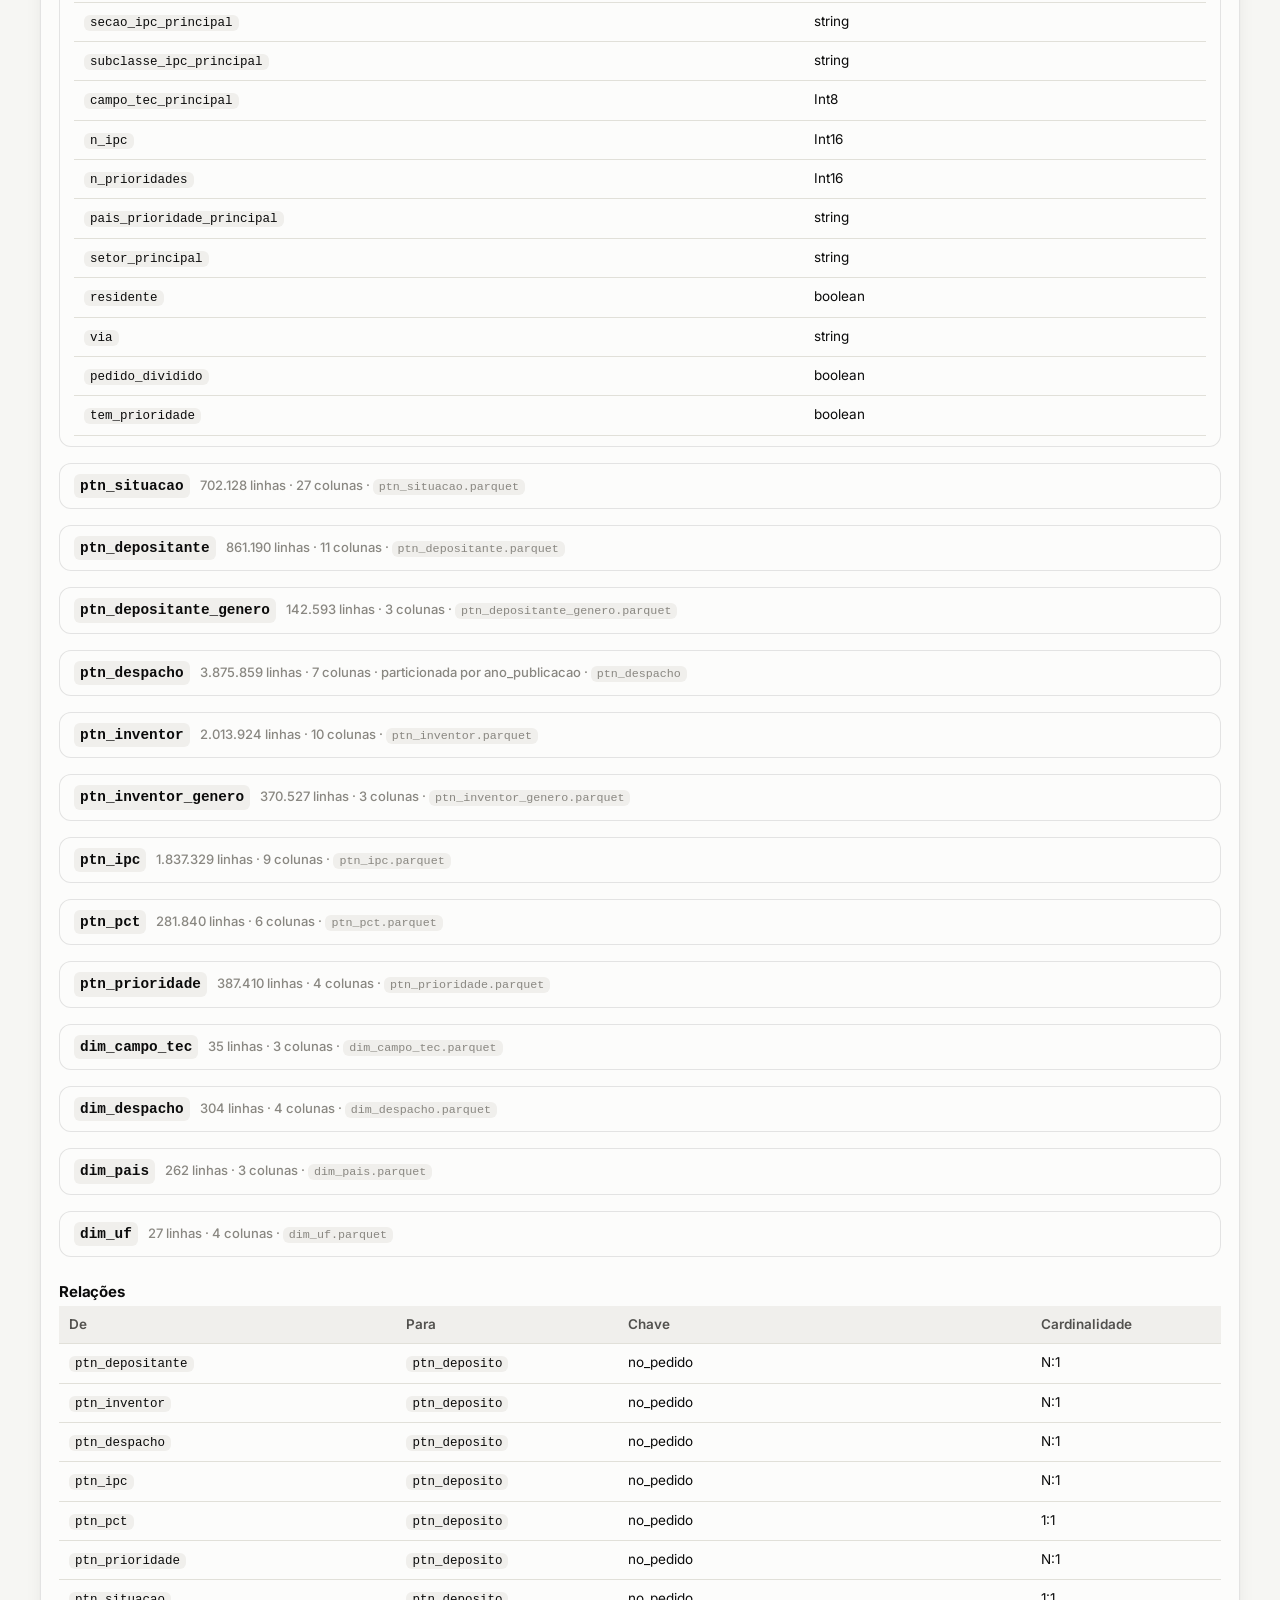
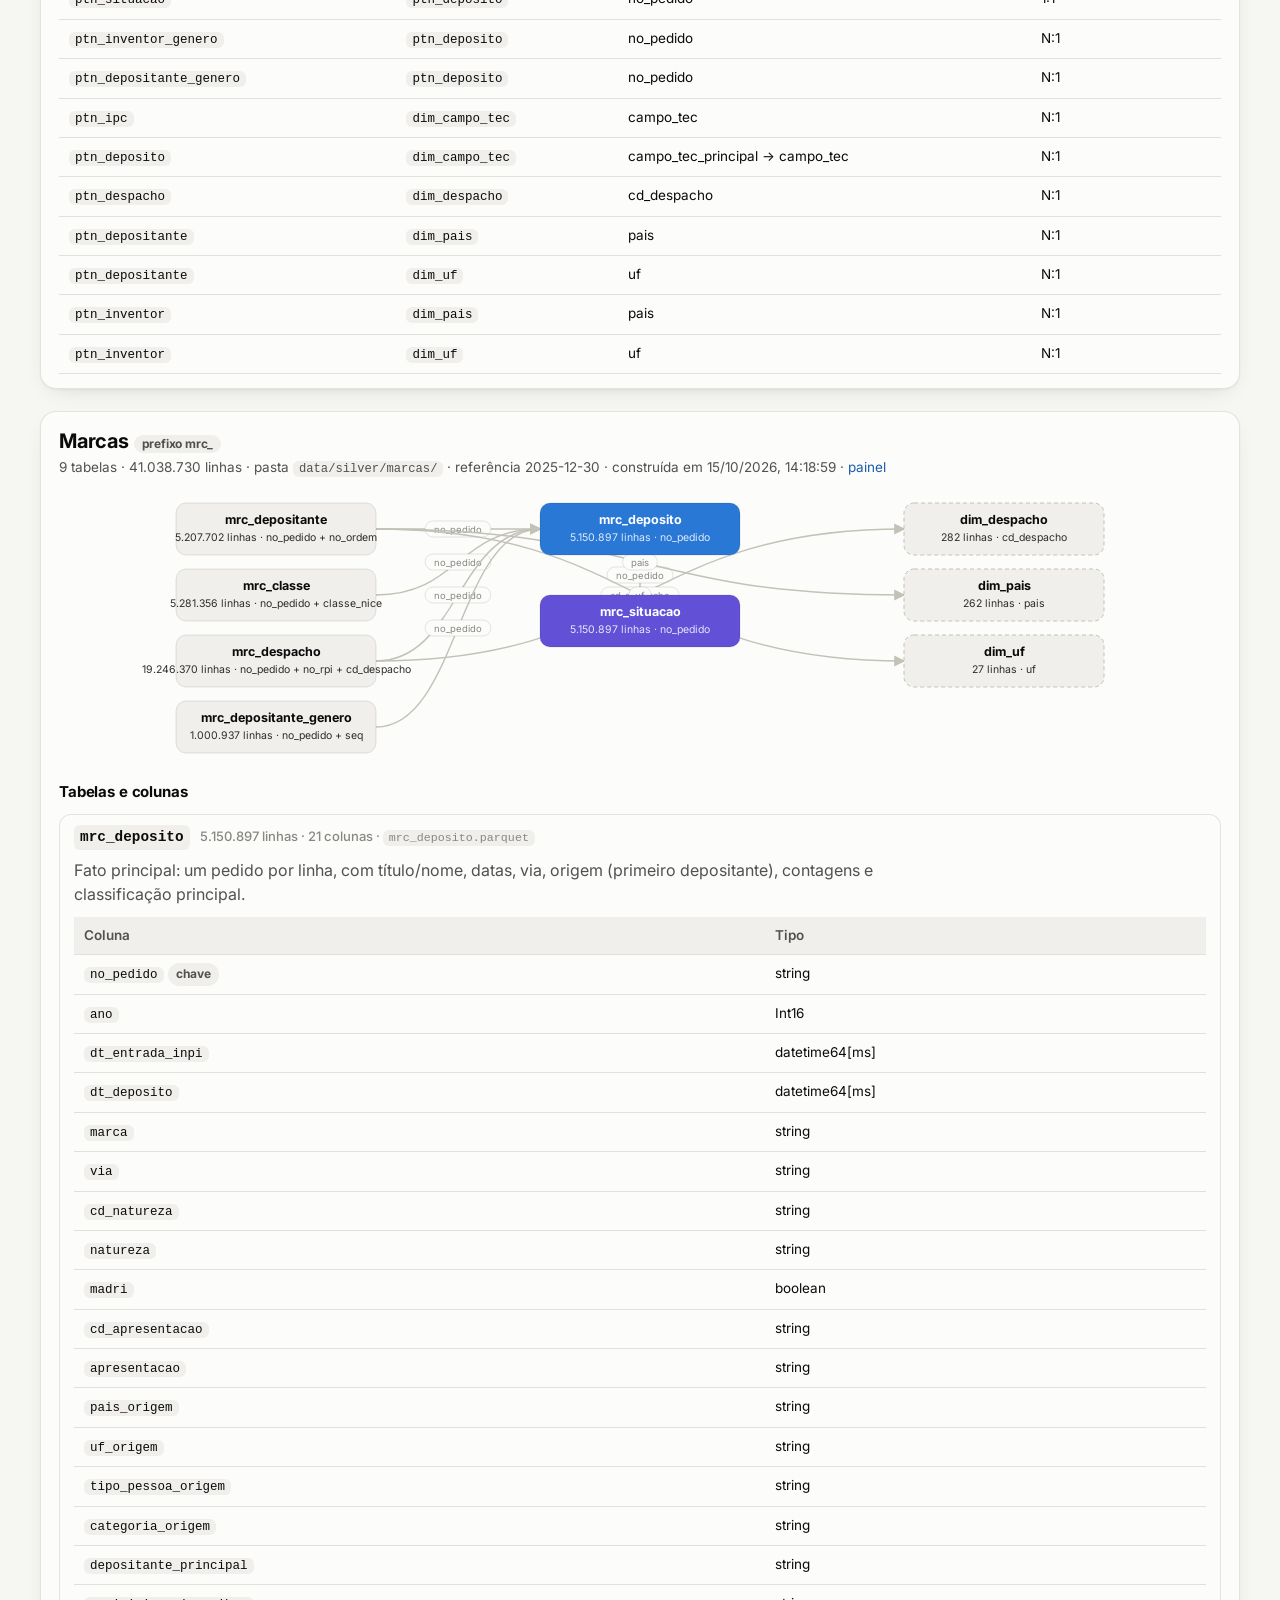
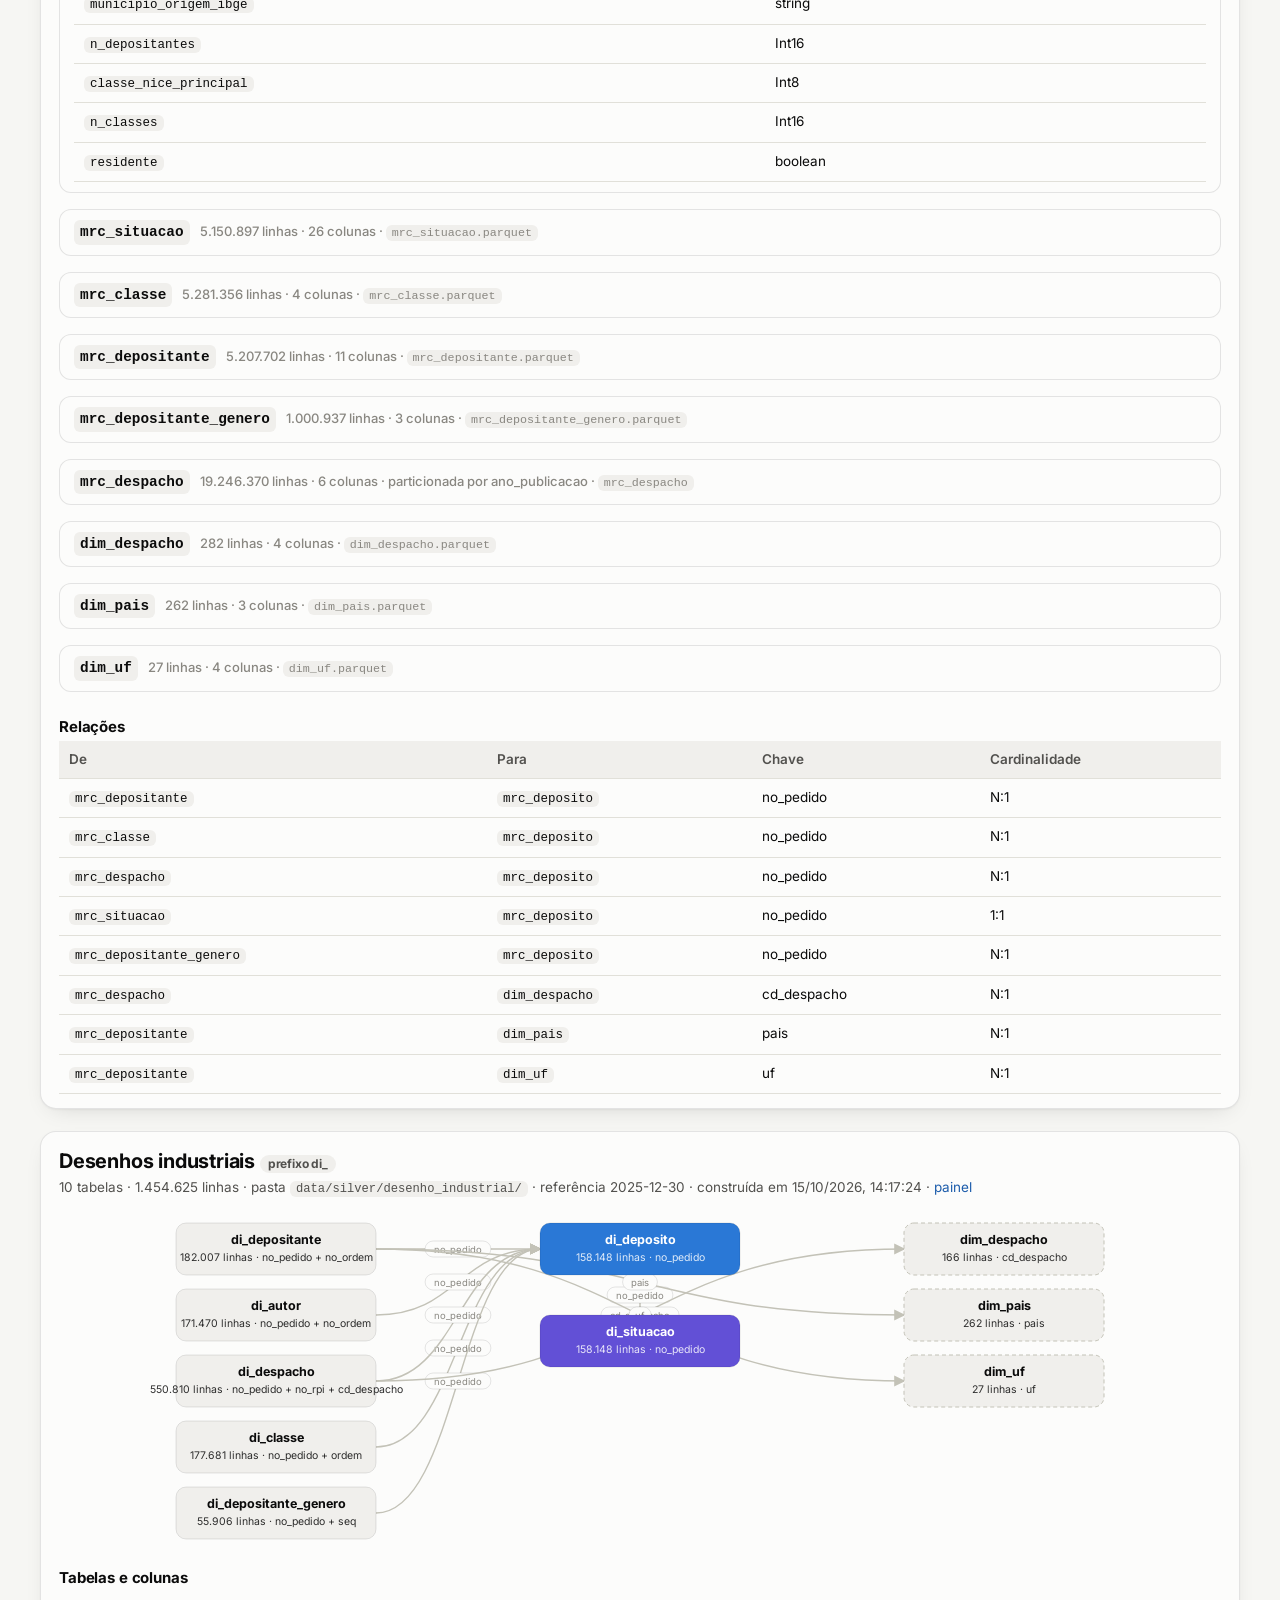
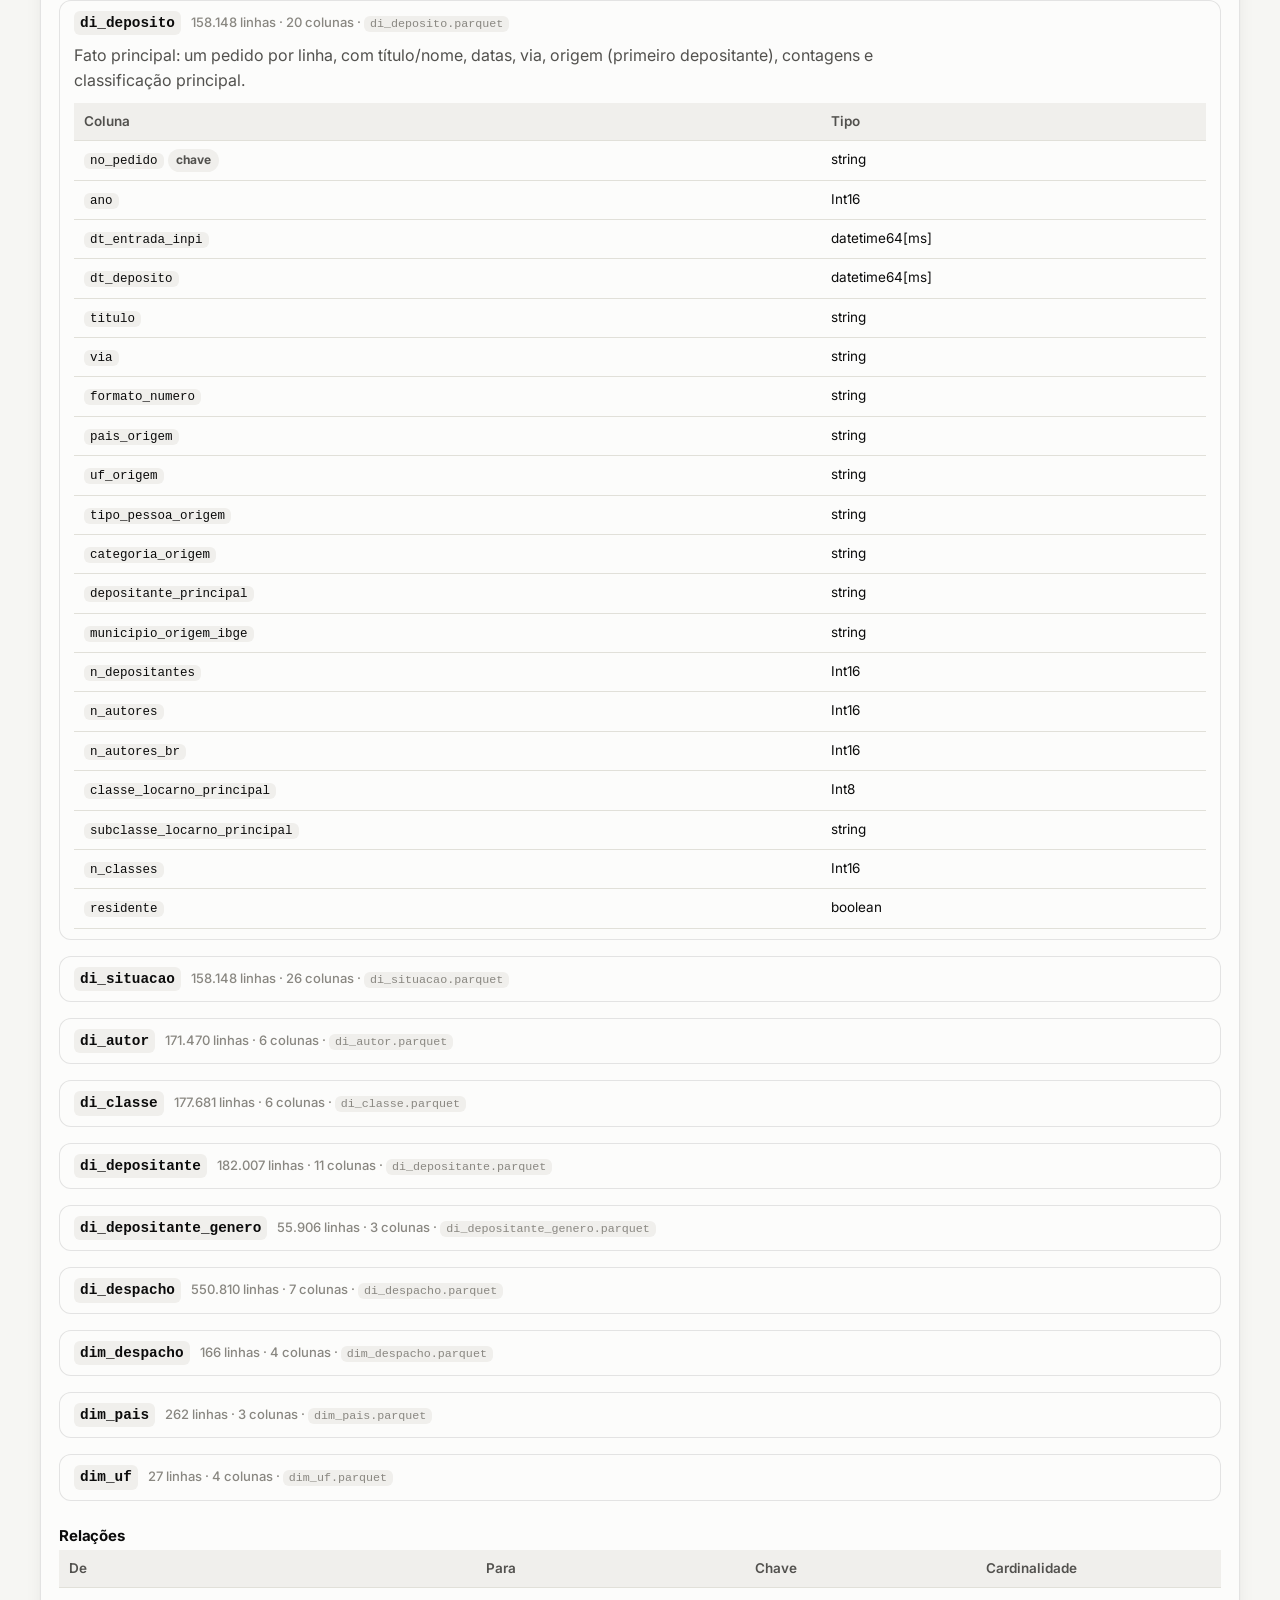
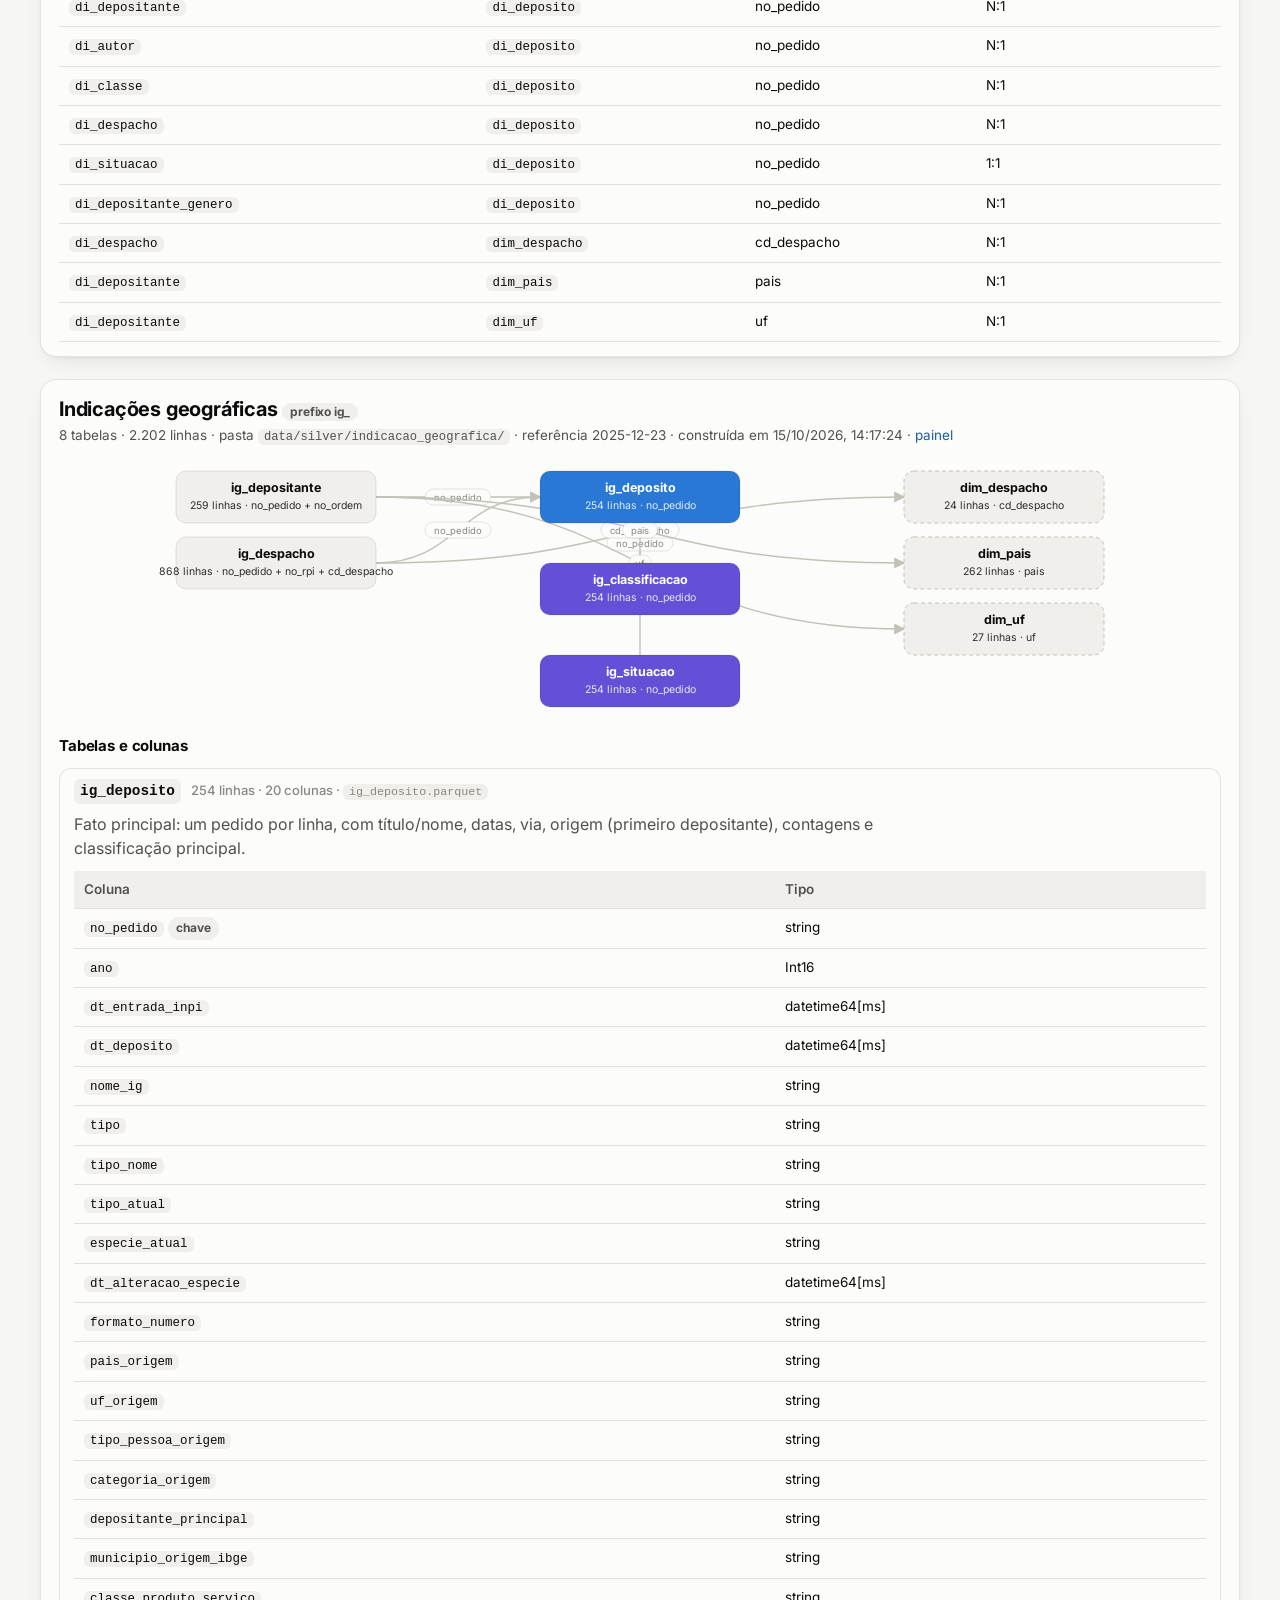
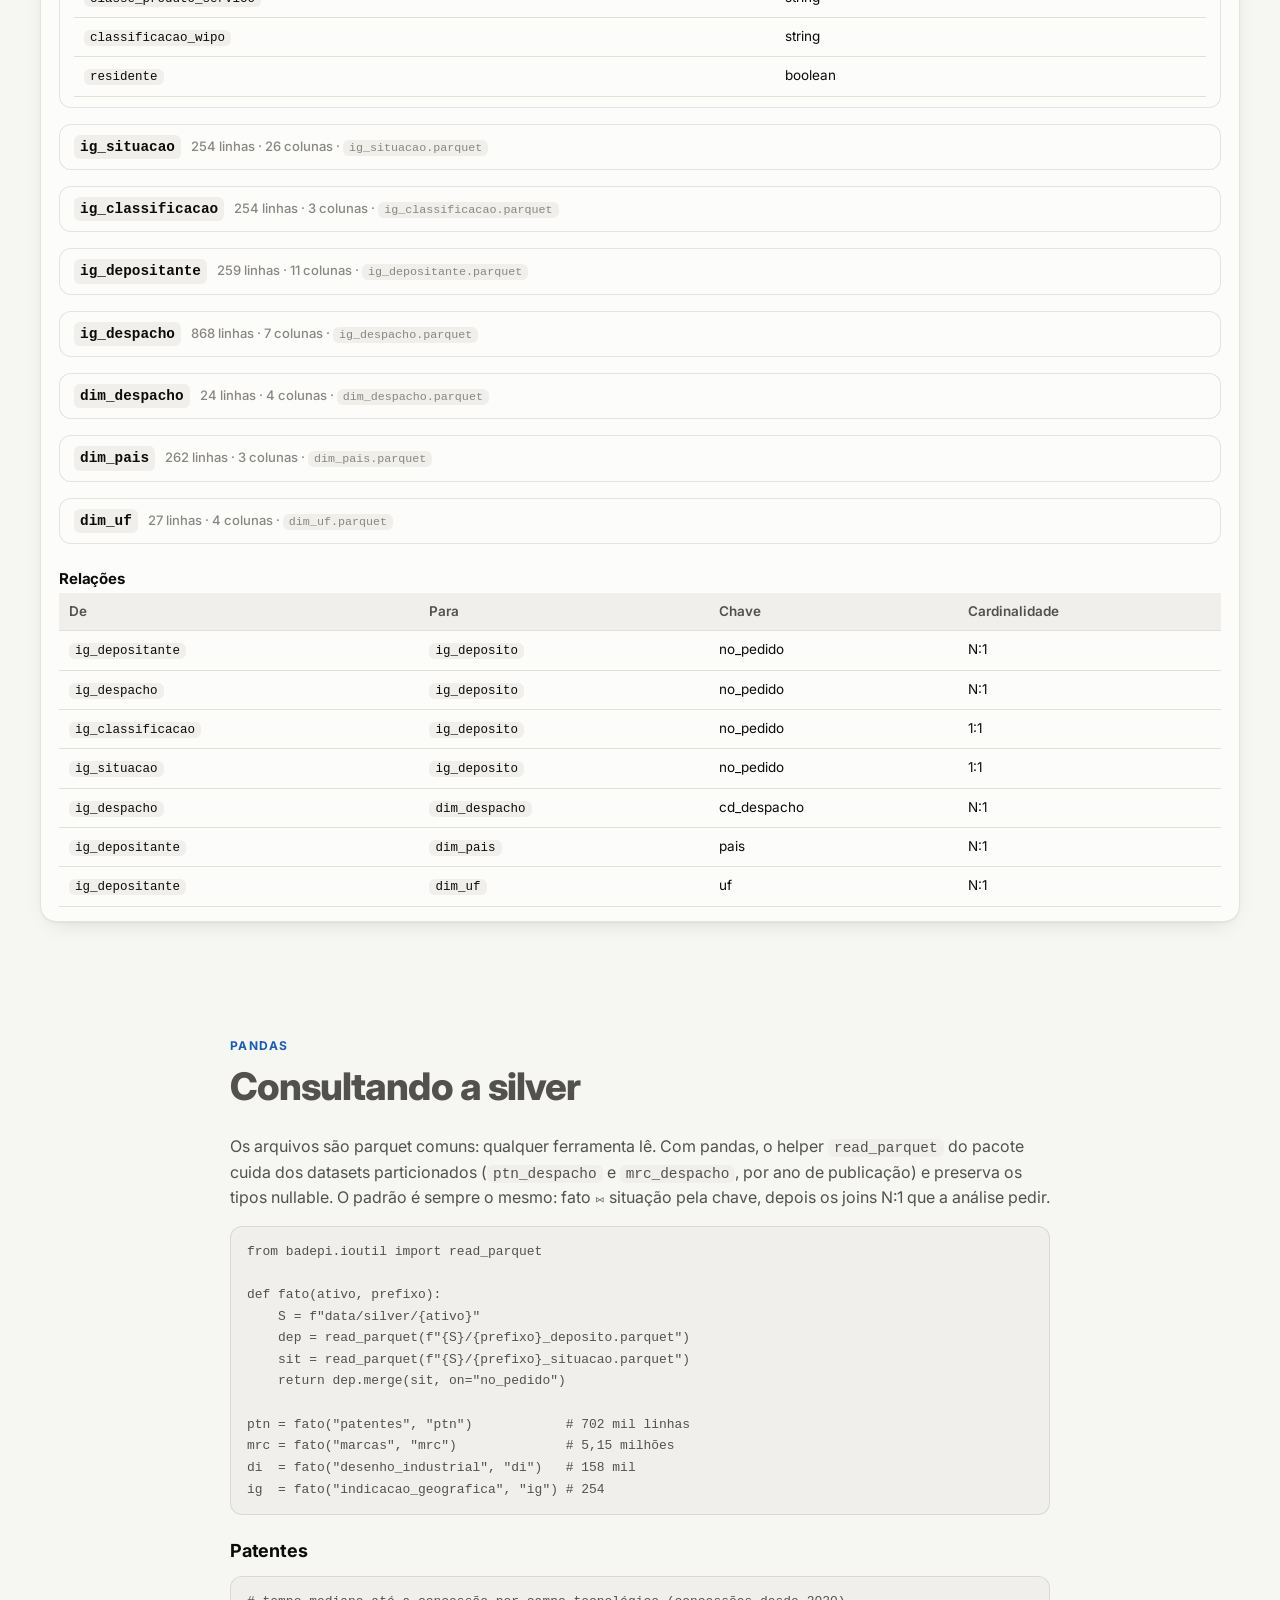
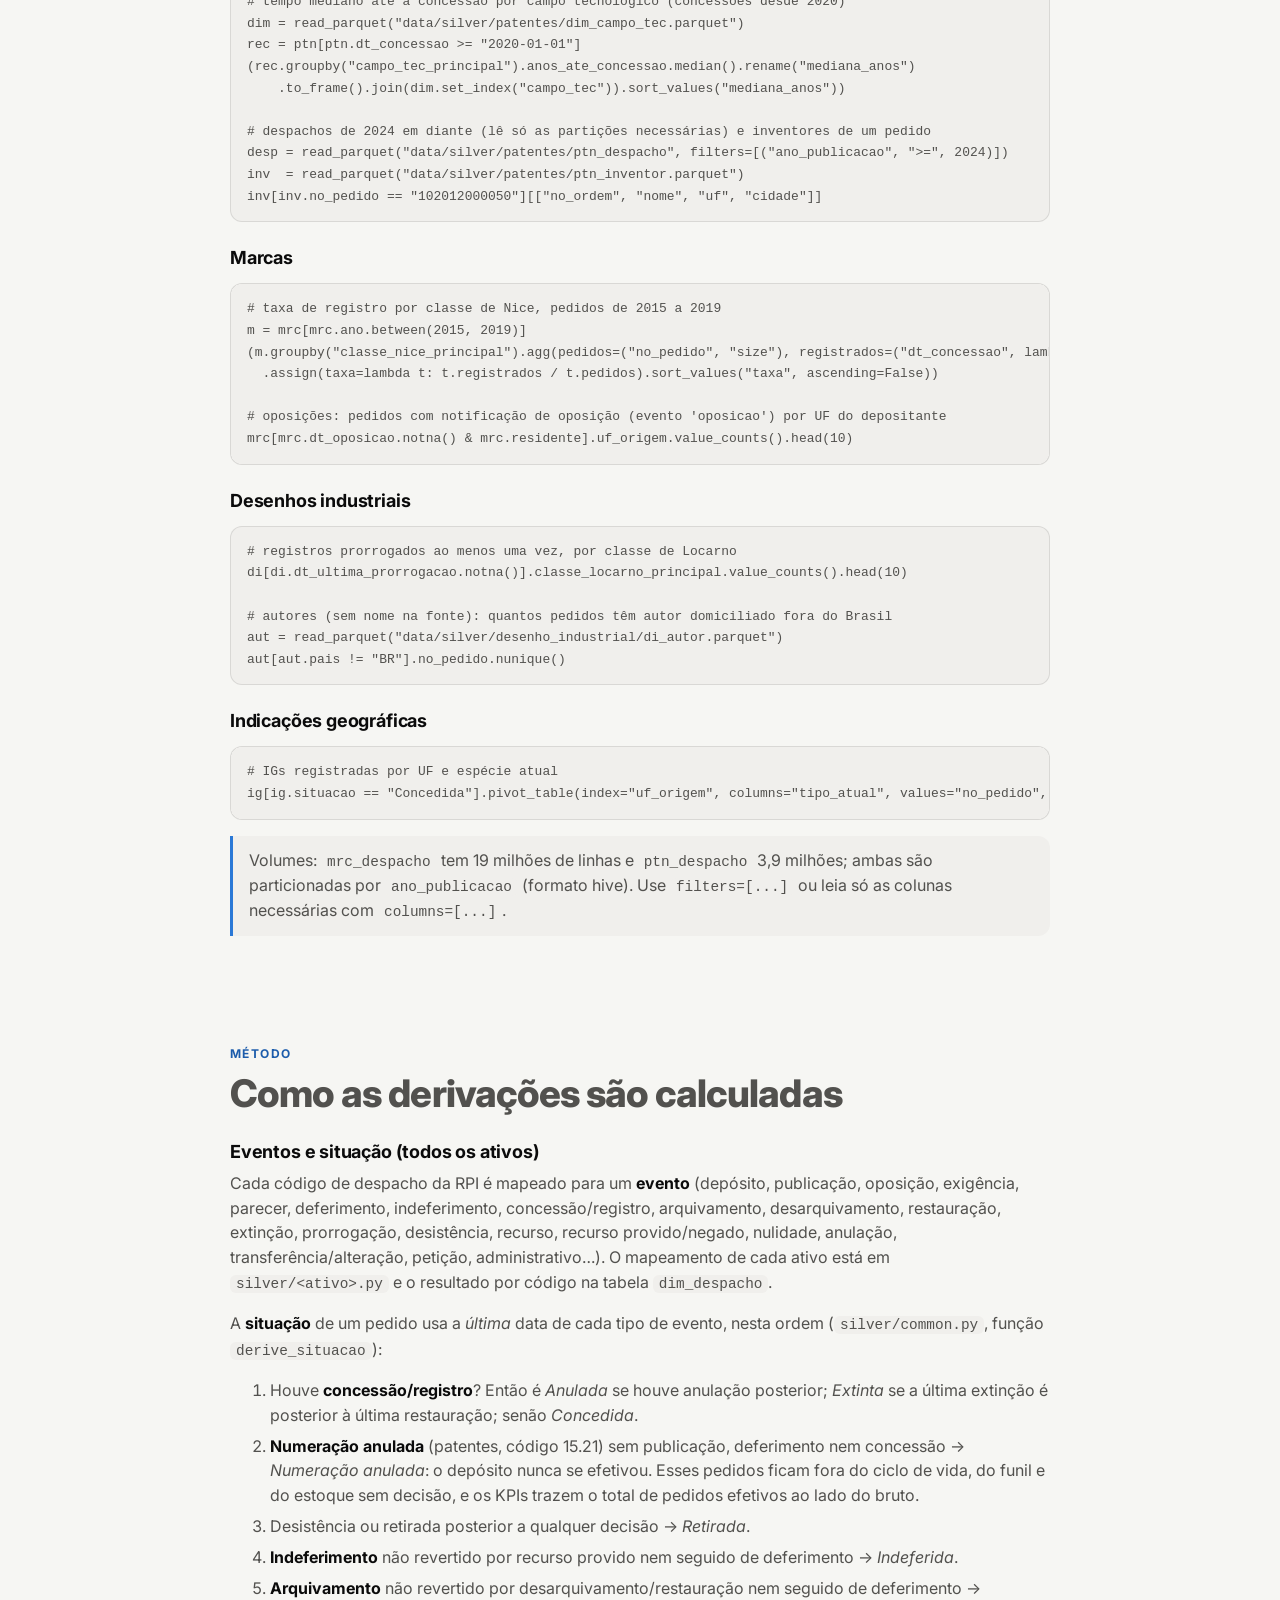
==== commit 2330ba1b: "Guia com modelo de dados de todos os ativos; numeração anulada como situação própria - gold/comparat" ====
--- a/docs/como-usar.html
+++ b/docs/como-usar.html
@@ -4,40 +4,29 @@
   <meta charset="utf-8">
   <meta name="viewport" content="width=device-width, initial-scale=1">
   <title>Como usar — BADEPI Dashboard</title>
-  <meta name="description" content="Guia do repositório badepi-dashboard: como baixar os microdados do INPI, construir as camadas bronze, silver (parquet) e gold, e consultar as tabelas de patentes com pandas.">
-  <link rel="preconnect" href="https://fonts.googleapis.com">
-  <link rel="preconnect" href="https://fonts.gstatic.com" crossorigin>
+  <meta name="description" content="Guia do repositório badepi-dashboard: os oito arquivos do BADEPI, as camadas bronze, silver e gold, o modelo de dados de patentes, marcas, desenhos industriais e indicações geográficas, exemplos em pandas e o método das derivações.">
+  <link rel="preconnect" href="https://fonts.googleapis.com"><link rel="preconnect" href="https://fonts.gstatic.com" crossorigin>
   <link href="https://fonts.googleapis.com/css2?family=Inter:wght@400;500;600;700;800&display=swap" rel="stylesheet">
   <link rel="stylesheet" href="assets/css/style.css">
   <link rel="icon" href="data:image/svg+xml,%3Csvg xmlns='http://www.w3.org/2000/svg' viewBox='0 0 32 32'%3E%3Crect width='32' height='32' rx='8' fill='%232a78d6'/%3E%3Cpath d='M8 22V12m8 10V8m8 14v-6' stroke='white' stroke-width='3.5' stroke-linecap='round'/%3E%3C/svg%3E">
 </head>
 <body>
 <header class="topbar" id="topbar"></header>
-
 <section class="hero" style="padding:56px 0 40px">
   <div class="container">
     <span class="eyebrow">● Guia do repositório</span>
     <h1>Como usar <span class="grad">os dados</span></h1>
-    <p class="lead">Este repositório baixa os microdados do BADEPI, organiza-os em camadas (bronze → silver → gold) e publica este painel. Tudo em Python, com pandas e parquet, reproduzível em qualquer máquina.</p>
+    <p class="lead">Este repositório baixa os microdados do BADEPI, organiza-os em camadas (bronze → silver → gold) e publica os painéis. Aqui está o modelo de dados de cada ativo, como rodar o pipeline, como consultar os parquet com pandas e como as derivações são calculadas.</p>
+    <div class="subnav" id="subnav"></div>
   </div>
 </section>
 
 <section class="block" id="fonte">
   <div class="container prose">
     <div class="section-head"><span class="eyebrow">Fonte</span><h2>O que é o BADEPI</h2></div>
-    <p>A <strong>Base de Dados de Propriedade Intelectual (BADEPI)</strong> é mantida pela Coordenação-Geral de Economia e Inovação do INPI em cooperação com a OMPI. Reúne, para fins estatísticos, os registros administrativos de cada ativo de PI, com série histórica de 2000 a 2025 e dados pessoais limitados conforme a LGPD. É atualizada uma vez por ano; a versão 12.0 saiu em 13/10/2026.</p>
-    <p>Cada ativo é um arquivo zip com CSVs (separador <code>;</code>, CRLF, encoding misto latin-1/UTF-8) e um dicionário de microdados em XLSX. Patentes tem sete tabelas; marcas, quatro; desenhos, cinco; IG, quatro.</p>
-    <div class="asset-grid">
-      <div class="asset ready">Patentes <span class="st">silver + painel</span></div>
-      <div class="asset ready">Marcas <span class="st">silver + painel</span></div>
-      <div class="asset ready">Desenho Industrial <span class="st">silver + painel</span></div>
-      <div class="asset ready">Indicação Geográfica <span class="st">silver + painel</span></div>
-      <div class="asset">Contratos de Tecnologia <span class="st">bronze</span></div>
-      <div class="asset">Programa de Computador <span class="st">bronze</span></div>
-      <div class="asset">Topografia de Circuito Integrado <span class="st">bronze</span></div>
-      <div class="asset ready">PI e Gênero <span class="st">silver (patentes, marcas, DI)</span></div>
-    </div>
-    <p style="margin-top:14px">Página oficial: <a href="https://www.gov.br/inpi/pt-br/inpi-data/dados-e-series-temporais/badepi" target="_blank" rel="noopener">gov.br/inpi → BADEPI</a>.</p>
+    <p>A <strong>Base de Dados de Propriedade Intelectual (BADEPI)</strong> é mantida pela Coordenação-Geral de Economia e Inovação do INPI em cooperação com a OMPI. Reúne, para fins estatísticos, os registros administrativos de cada ativo de PI, com série histórica de 2000 a 2025 e dados pessoais limitados conforme a LGPD. É atualizada uma vez por ano; a versão 12.0 saiu em 13/10/2026. Página oficial: <a href="https://www.gov.br/inpi/pt-br/inpi-data/dados-e-series-temporais/badepi" target="_blank" rel="noopener">gov.br/inpi → BADEPI</a>.</p>
+    <p>São oito arquivos zip, um por ativo, cada um com CSVs (separador <code>;</code>, CRLF, encoding misto latin-1/UTF-8, campos com espaços à direita) e um dicionário de microdados em XLSX. A tabela abaixo é lida da própria bronze e silver construídas por este repositório:</p>
+    <div class="table-view" style="max-height:none" id="fonte-tabela"><p>Carregando…</p></div>
   </div>
 </section>
 
@@ -47,148 +36,150 @@
     <div class="layers">
       <div class="layer"><h4><span class="dot" style="background:#b87333"></span>Bronze</h4><p>Os zips e CSVs exatamente como o INPI publicou, com manifesto (URL, SHA-256, tamanho, data). Nada é alterado. <code>data/bronze/&lt;ativo&gt;/</code></p></div>
       <div class="layer"><h4><span class="dot" style="background:#a8a9ad"></span>Silver</h4><p>Parquet tipado e limpo: chaves sem espaços, datas reais, vazios como nulos, colunas derivadas (origem, via, situação) e dimensões para relacionamento. <code>data/silver/&lt;ativo&gt;/</code></p></div>
-      <div class="layer"><h4><span class="dot" style="background:#d4af37"></span>Gold</h4><p>Agregações prontas para visualização em JSON pequenos, copiados para <code>docs/data/</code> e servidos pelo GitHub Pages. <code>data/gold/&lt;ativo&gt;/</code></p></div>
+      <div class="layer"><h4><span class="dot" style="background:#d4af37"></span>Gold</h4><p>Agregações prontas para visualização em JSON pequenos, copiados para <code>docs/data/&lt;ativo&gt;/</code> e servidos pelo GitHub Pages. <code>data/gold/&lt;ativo&gt;/</code></p></div>
     </div>
     <pre><code>badepi-dashboard/
-├── src/badepi/            pacote Python (CLI: badepi)
-│   ├── config.py          fontes (8 zips), versão, diretórios
-│   ├── bronze.py          download com validação + extração + manifesto
-│   ├── ioutil.py          leitura dos CSV (encoding misto) e escrita parquet/JSON
-│   ├── silver/            common.py (blocos compartilhados) + patentes, marcas, desenho_industrial, indicacao_geografica
-│   ├── gold/              common.py (agregações) + um módulo por ativo + comparativo (página inicial)
-│   └── reference/         campos tecnológicos OMPI, UFs, países
-├── data/                  bronze / silver / gold (ignorado pelo git)
-├── docs/                  site estático publicado no GitHub Pages
-│   └── data/patentes/*.json
+├── src/badepi/                 pacote Python (CLI: badepi)
+│   ├── config.py               fontes (8 zips do inpidrive), versão, diretórios
+│   ├── bronze.py               download com validação + extração + manifesto
+│   ├── ioutil.py               leitura dos CSV (encoding misto) e escrita parquet/JSON
+│   ├── silver/common.py        blocos compartilhados: depositantes, situação derivada, dimensões
+│   ├── silver/&lt;ativo&gt;.py       patentes, marcas, desenho_industrial, indicacao_geografica
+│   ├── gold/common.py          séries, safras, tempos, UFs, países, ciclo de vida, grafo de transições
+│   ├── gold/&lt;ativo&gt;.py         um por ativo + comparativo.py (página inicial e este guia)
+│   └── reference/              campos tecnológicos OMPI, UFs, países
+├── data/                       bronze / silver / gold (ignorado pelo git)
+├── docs/                       site estático: index, patentes, marcas, desenhos, indicacoes, como-usar
+│   └── data/&lt;ativo&gt;/*.json     gold publicada
 └── tests/</code></pre>
   </div>
 </section>
 
 <section class="block" id="rodar">
   <div class="container prose">
-    <div class="section-head"><span class="eyebrow">Rodar</span><h2>Do zero ao painel em quatro comandos</h2></div>
-    <p>Requisitos: Python 3.11+ e <a href="https://docs.astral.sh/uv/" target="_blank" rel="noopener">uv</a>. O download completo tem cerca de 500 MB (3 GB extraídos); só patentes são ~130 MB.</p>
+    <div class="section-head"><span class="eyebrow">Rodar</span><h2>Do zero aos painéis em quatro comandos</h2></div>
+    <p>Requisitos: Python 3.11+ e <a href="https://docs.astral.sh/uv/" target="_blank" rel="noopener">uv</a>. O download completo tem cerca de 500 MB (3 GB extraídos). Marcas é o ativo pesado: 19 milhões de despachos, ~1,5 min de silver e 6 GB de RAM.</p>
     <div class="steps">
       <div class="step"><div><strong>Instale as dependências</strong><pre><code>git clone https://github.com/Jaimenms/badepi-dashboard.git
 cd badepi-dashboard
 uv sync</code></pre></div></div>
-      <div class="step"><div><strong>Bronze — baixe e extraia</strong> (todos os ativos, ou só os desejados com <code>-s</code>)<pre><code>uv run badepi bronze                      # os 8 zips
+      <div class="step"><div><strong>Bronze — baixe e extraia</strong> (todos os ativos, ou só os desejados com <code>-s</code>)<pre><code>uv run badepi bronze
 uv run badepi bronze -s patentes -s pi_genero</code></pre></div></div>
-      <div class="step"><div><strong>Silver — transforme em parquet</strong> (patentes ~1 min; marcas ~1,5 min e 6 GB de RAM)<pre><code>uv run badepi silver -s patentes -s marcas -s desenho_industrial -s indicacao_geografica</code></pre></div></div>
-      <div class="step"><div><strong>Gold — gere os JSON do painel</strong> e sirva o site localmente<pre><code>uv run badepi gold                       # todos os ativos prontos + comparativo
+      <div class="step"><div><strong>Silver — transforme em parquet</strong><pre><code>uv run badepi silver                  # patentes, marcas, desenho_industrial, indicacao_geografica
+uv run badepi silver -s marcas --force</code></pre></div></div>
+      <div class="step"><div><strong>Gold — gere os JSON dos painéis</strong> (inclui o comparativo da página inicial e este guia) e sirva o site<pre><code>uv run badepi gold
 python -m http.server -d docs 8000      # abra http://localhost:8000</code></pre></div></div>
     </div>
-    <div class="callout">Atalho: <code>uv run badepi all -s patentes -s pi_genero</code> executa bronze → silver → gold. Use <code>--force</code> para refazer uma camada já construída. A variável <code>BADEPI_DATA_DIR</code> muda a pasta dos dados.</div>
-    <p>Para publicar: faça push na <code>main</code>. O workflow <code>.github/workflows/pages.yml</code> publica a pasta <code>docs/</code> (em <em>Settings → Pages</em>, escolha <em>Source: GitHub Actions</em>).</p>
+    <div class="callout">Atalho: <code>uv run badepi all</code> executa bronze → silver → gold. Use <code>--force</code> para refazer uma camada já construída. A variável <code>BADEPI_DATA_DIR</code> muda a pasta dos dados. Publicação: push na <code>main</code> dispara o workflow que publica <code>docs/</code> no GitHub Pages.</div>
   </div>
 </section>
 
 <section class="block" id="modelo">
   <div class="container">
-    <div class="section-head"><span class="eyebrow">Modelo de dados</span><h2>Tabelas silver</h2><p>Em todos os ativos as tabelas se relacionam pela chave <code>no_pedido</code>; cada ativo tem um fato <code>&lt;prefixo&gt;_deposito</code> (1 linha por pedido, com origem e colunas derivadas) e uma <code>&lt;prefixo&gt;_situacao</code> (situação e marcos), mais depositantes, despachos, classes e dimensões. Datas são <code>datetime64[ms]</code>; vazios são nulos; inteiros usam tipos nullable.</p></div>
-    <div class="filter-row"><div class="seg" id="modelo-seg"><button class="active" data-value="patentes">Patentes</button><button data-value="marcas">Marcas</button><button data-value="desenho_industrial">Desenhos</button><button data-value="indicacao_geografica">Indicações geográficas</button></div></div>
-    <div class="card" style="margin-bottom:18px"><header><div class="titles"><h3>Relacionamentos (exemplo: patentes)</h3><p class="sub">Diagrama lógico: fato (azul), derivada (violeta) e dimensões (cinza); marcas, desenhos e IG seguem a mesma forma</p></div></header>
-      <svg viewBox="0 0 960 420" width="100%" role="img" aria-label="Diagrama de relacionamentos das tabelas silver de patentes" style="max-height:440px">
-        <defs><marker id="arr" markerWidth="8" markerHeight="8" refX="6" refY="4" orient="auto"><path d="M0,0 L8,4 L0,8 z" fill="var(--muted)"/></marker></defs>
-        <g stroke="var(--axis)" stroke-width="1.5" fill="none" marker-end="url(#arr)">
-          <path d="M180,80 L395,170"/><path d="M180,150 L395,185"/><path d="M180,220 L395,200"/><path d="M180,290 L395,215"/><path d="M180,360 L395,230"/>
-          <path d="M780,80 L565,170"/><path d="M780,150 L565,185"/><path d="M780,220 L565,200"/><path d="M780,290 L565,215"/><path d="M780,360 L565,230"/>
-          <path d="M480,270 L480,330"/>
-        </g>
-        <g font-family="Inter, system-ui, sans-serif" font-size="13" text-anchor="middle">
-          <g><rect x="395" y="160" width="170" height="80" rx="12" fill="var(--s1)"/><text x="480" y="192" fill="#fff" font-weight="700">ptn_deposito</text><text x="480" y="212" fill="#fff" font-size="11">1 linha por pedido · chave no_pedido</text><text x="480" y="228" fill="#fff" font-size="11">+ origem, via, campo principal</text></g>
-          <g><rect x="395" y="330" width="170" height="56" rx="12" fill="var(--s7)"/><text x="480" y="354" fill="#fff" font-weight="700">ptn_situacao</text><text x="480" y="372" fill="#fff" font-size="11">situação derivada + marcos (datas)</text></g>
-          <g fill="var(--surface-2)" stroke="var(--border)"><rect x="20" y="55" width="160" height="50" rx="10"/><rect x="20" y="125" width="160" height="50" rx="10"/><rect x="20" y="195" width="160" height="50" rx="10"/><rect x="20" y="265" width="160" height="50" rx="10"/><rect x="20" y="335" width="160" height="50" rx="10"/></g>
-          <g fill="var(--ink)" font-weight="600"><text x="100" y="76">ptn_depositante</text><text x="100" y="146">ptn_inventor</text><text x="100" y="216">ptn_despacho</text><text x="100" y="286">ptn_ipc</text><text x="100" y="356">ptn_pct · ptn_prioridade</text></g>
-          <g fill="var(--muted)" font-size="11"><text x="100" y="94">N:1 · no_pedido + no_ordem</text><text x="100" y="164">N:1 · no_pedido + no_ordem</text><text x="100" y="234">N:1 · particionada por ano</text><text x="100" y="304">N:1 · no_pedido + ordem</text><text x="100" y="374">1:1 · N:1</text></g>
-          <g fill="var(--surface-2)" stroke="var(--border)"><rect x="780" y="55" width="160" height="50" rx="10"/><rect x="780" y="125" width="160" height="50" rx="10"/><rect x="780" y="195" width="160" height="50" rx="10"/><rect x="780" y="265" width="160" height="50" rx="10"/><rect x="780" y="335" width="160" height="50" rx="10"/></g>
-          <g fill="var(--ink)" font-weight="600"><text x="860" y="76">dim_campo_tec</text><text x="860" y="146">dim_despacho</text><text x="860" y="216">dim_pais · dim_uf</text><text x="860" y="286">ptn_inventor_genero</text><text x="860" y="356">ptn_depositante_genero</text></g>
-          <g fill="var(--muted)" font-size="11"><text x="860" y="94">35 campos OMPI → setor</text><text x="860" y="164">304 códigos → evento</text><text x="860" y="234">ISO-2 · 27 UFs e regiões</text><text x="860" y="304">N:1 · sexo provável (BR)</text><text x="860" y="374">N:1 · sexo provável (PF BR)</text></g>
-        </g>
-      </svg>
-    </div>
-    <div id="modelo-tabelas"><p class="prose">Carregando o modelo a partir de <code>data/patentes/modelo.json</code>…</p></div>
+    <div class="section-head"><span class="eyebrow">Modelo de dados</span><h2>As tabelas silver de cada ativo</h2>
+      <p>Os quatro ativos seguem o mesmo esqueleto, sempre ligado pela chave <code>no_pedido</code>: um <strong>fato</strong> <code>&lt;prefixo&gt;_deposito</code> (1 linha por pedido, com título/nome, datas, via, origem pelo primeiro depositante e a classificação principal), uma <strong>derivada</strong> <code>&lt;prefixo&gt;_situacao</code> (situação atual, marcos do processo, vigência e tempos), as tabelas <strong>N:1</strong> (depositantes, inventores/autores, despachos, classes, PCT, prioridades, gênero) e as <strong>dimensões</strong> (códigos de despacho com evento, países, UFs, campos tecnológicos). Datas são <code>datetime64[ms]</code>; vazios são nulos; inteiros usam tipos nullable (Int8/Int16/Int32).</p></div>
+    <div class="chips" style="margin-bottom:14px"><span style="--c:var(--s1)">fato (1 linha por pedido)</span><span style="--c:var(--s7)">derivada 1:1</span><span style="--c:var(--axis)">tabelas N:1</span><span style="--c:var(--muted)">dimensões</span></div>
+    <div id="modelo-ativos"><p class="prose">Carregando o modelo a partir de <code>data/modelo_geral.json</code>…</p></div>
   </div>
 </section>
 
 <section class="block" id="pandas">
   <div class="container prose">
     <div class="section-head"><span class="eyebrow">Pandas</span><h2>Consultando a silver</h2></div>
-    <p>Os arquivos são parquet comuns: qualquer ferramenta lê. Com pandas, o helper <code>read_parquet</code> do pacote cuida do dataset particionado de despachos e preserva os tipos nullable.</p>
-    <pre><code>import pandas as pd
-from badepi.ioutil import read_parquet
+    <p>Os arquivos são parquet comuns: qualquer ferramenta lê. Com pandas, o helper <code>read_parquet</code> do pacote cuida dos datasets particionados (<code>ptn_despacho</code> e <code>mrc_despacho</code>, por ano de publicação) e preserva os tipos nullable. O padrão é sempre o mesmo: fato ⨝ situação pela chave, depois os joins N:1 que a análise pedir.</p>
+    <pre><code>from badepi.ioutil import read_parquet
 
-S = "data/silver/patentes"
-dep = read_parquet(f"{S}/ptn_deposito.parquet")
-sit = read_parquet(f"{S}/ptn_situacao.parquet")
-df  = dep.merge(sit, on="no_pedido")
+def fato(ativo, prefixo):
+    S = f"data/silver/{ativo}"
+    dep = read_parquet(f"{S}/{prefixo}_deposito.parquet")
+    sit = read_parquet(f"{S}/{prefixo}_situacao.parquet")
+    return dep.merge(sit, on="no_pedido")
 
-# pedidos de residentes por UF e situação
-(df[df.residente]
-   .pivot_table(index="uf_origem", columns="situacao", values="no_pedido", aggfunc="size", fill_value=0)
-   .sort_values("Concedida", ascending=False)
-   .head(10))
+ptn = fato("patentes", "ptn")            # 702 mil linhas
+mrc = fato("marcas", "mrc")              # 5,15 milhões
+di  = fato("desenho_industrial", "di")   # 158 mil
+ig  = fato("indicacao_geografica", "ig") # 254</code></pre>
+    <h3>Patentes</h3>
+    <pre><code># tempo mediano até a concessão por campo tecnológico (concessões desde 2020)
+dim = read_parquet("data/silver/patentes/dim_campo_tec.parquet")
+rec = ptn[ptn.dt_concessao &gt;= "2020-01-01"]
+(rec.groupby("campo_tec_principal").anos_ate_concessao.median().rename("mediana_anos")
+    .to_frame().join(dim.set_index("campo_tec")).sort_values("mediana_anos"))
 
-# tempo mediano até a concessão por campo tecnológico (concessões desde 2020)
-dim = read_parquet(f"{S}/dim_campo_tec.parquet")
-rec = df[df.dt_concessao &gt;= "2020-01-01"]
-(rec.groupby("campo_tec_principal").anos_ate_concessao.median()
-    .rename("mediana_anos").to_frame().join(dim.set_index("campo_tec")).sort_values("mediana_anos"))
+# despachos de 2024 em diante (lê só as partições necessárias) e inventores de um pedido
+desp = read_parquet("data/silver/patentes/ptn_despacho", filters=[("ano_publicacao", "&gt;=", 2024)])
+inv  = read_parquet("data/silver/patentes/ptn_inventor.parquet")
+inv[inv.no_pedido == "102012000050"][["no_ordem", "nome", "uf", "cidade"]]</code></pre>
+    <h3>Marcas</h3>
+    <pre><code># taxa de registro por classe de Nice, pedidos de 2015 a 2019
+m = mrc[mrc.ano.between(2015, 2019)]
+(m.groupby("classe_nice_principal").agg(pedidos=("no_pedido", "size"), registrados=("dt_concessao", lambda s: s.notna().sum()))
+  .assign(taxa=lambda t: t.registrados / t.pedidos).sort_values("taxa", ascending=False))
 
-# despachos de 2024 em diante (lê só as partições necessárias)
-desp = read_parquet(f"{S}/ptn_despacho", filters=[("ano_publicacao", "&gt;=", 2024)])
-desp.evento.value_counts().head(10)
+# oposições: pedidos com notificação de oposição (evento 'oposicao') por UF do depositante
+mrc[mrc.dt_oposicao.notna() &amp; mrc.residente].uf_origem.value_counts().head(10)</code></pre>
+    <h3>Desenhos industriais</h3>
+    <pre><code># registros prorrogados ao menos uma vez, por classe de Locarno
+di[di.dt_ultima_prorrogacao.notna()].classe_locarno_principal.value_counts().head(10)
 
-# inventores e inventoras de um pedido
-inv = read_parquet(f"{S}/ptn_inventor.parquet")
-inv[inv.no_pedido == "102012000050"][["no_ordem", "nome", "uf", "cidade"]]</code></pre>
-    <div class="callout">Volumes: <code>ptn_despacho</code> tem 3,9 milhões de linhas e por isso é particionada por <code>ano_publicacao</code> (formato hive). Use o argumento <code>filters</code> ou leia só as colunas necessárias com <code>columns=[...]</code>.</div>
+# autores (sem nome na fonte): quantos pedidos têm autor domiciliado fora do Brasil
+aut = read_parquet("data/silver/desenho_industrial/di_autor.parquet")
+aut[aut.pais != "BR"].no_pedido.nunique()</code></pre>
+    <h3>Indicações geográficas</h3>
+    <pre><code># IGs registradas por UF e espécie atual
+ig[ig.situacao == "Concedida"].pivot_table(index="uf_origem", columns="tipo_atual", values="no_pedido", aggfunc="size", fill_value=0)</code></pre>
+    <div class="callout">Volumes: <code>mrc_despacho</code> tem 19 milhões de linhas e <code>ptn_despacho</code> 3,9 milhões; ambas são particionadas por <code>ano_publicacao</code> (formato hive). Use <code>filters=[...]</code> ou leia só as colunas necessárias com <code>columns=[...]</code>.</div>
   </div>
 </section>
 
 <section class="block" id="situacao">
   <div class="container prose">
-    <div class="section-head"><span class="eyebrow">Método</span><h2>Como a situação de um pedido é derivada</h2></div>
-    <p>Os 304 códigos de despacho da RPI são mapeados para ~25 <strong>eventos</strong> (depósito, publicação, exigência, parecer, deferimento, indeferimento, concessão, arquivamento, desarquivamento, restauração, extinção, recurso, recurso provido, nulidade, transferência, trâmite prioritário, licença…). O mapeamento está em <code>src/badepi/silver/patentes.py</code> e a tabela <code>dim_despacho</code> traz o resultado por código.</p>
-    <p>A <strong>situação</strong> de cada pedido usa a <em>última</em> data de cada tipo de evento, nesta ordem:</p>
+    <div class="section-head"><span class="eyebrow">Método</span><h2>Como as derivações são calculadas</h2></div>
+    <h3>Eventos e situação (todos os ativos)</h3>
+    <p>Cada código de despacho da RPI é mapeado para um <strong>evento</strong> (depósito, publicação, oposição, exigência, parecer, deferimento, indeferimento, concessão/registro, arquivamento, desarquivamento, restauração, extinção, prorrogação, desistência, recurso, recurso provido/negado, nulidade, anulação, transferência/alteração, petição, administrativo…). O mapeamento de cada ativo está em <code>silver/&lt;ativo&gt;.py</code> e o resultado por código na tabela <code>dim_despacho</code>.</p>
+    <p>A <strong>situação</strong> de um pedido usa a <em>última</em> data de cada tipo de evento, nesta ordem (<code>silver/common.py</code>, função <code>derive_situacao</code>):</p>
     <ol>
-      <li>Houve <strong>concessão</strong> (16.1)? Então é <em>Anulada</em> se houve anulação posterior (16.4/200), <em>Extinta</em> se a última extinção (21.x, 24.x) é posterior à última restauração, senão <em>Concedida</em>.</li>
-      <li>Desistência ou retirada homologada posterior a qualquer decisão → <em>Retirada</em>.</li>
-      <li><strong>Indeferimento</strong> (9.2) não revertido por recurso provido (100.x) nem seguido de deferimento → <em>Indeferida</em>.</li>
-      <li><strong>Arquivamento</strong> (8.6, 11.x…) não revertido por desarquivamento/restauração → <em>Arquivada</em>.</li>
-      <li><strong>Deferimento</strong> (9.1) sem concessão ainda → <em>Deferida</em>.</li>
+      <li>Houve <strong>concessão/registro</strong>? Então é <em>Anulada</em> se houve anulação posterior; <em>Extinta</em> se a última extinção é posterior à última restauração; senão <em>Concedida</em>.</li>
+      <li><strong>Numeração anulada</strong> (patentes, código 15.21) sem publicação, deferimento nem concessão → <em>Numeração anulada</em>: o depósito nunca se efetivou. Esses pedidos ficam fora do ciclo de vida, do funil e do estoque sem decisão, e os KPIs trazem o total de pedidos efetivos ao lado do bruto.</li>
+      <li>Desistência ou retirada posterior a qualquer decisão → <em>Retirada</em>.</li>
+      <li><strong>Indeferimento</strong> não revertido por recurso provido nem seguido de deferimento → <em>Indeferida</em>.</li>
+      <li><strong>Arquivamento</strong> não revertido por desarquivamento/restauração nem seguido de deferimento → <em>Arquivada</em>.</li>
+      <li><strong>Deferimento</strong> sem concessão → <em>Deferida</em>.</li>
       <li>Caso contrário → <em>Em andamento</em>.</li>
     </ol>
-    <p>Além disso, <code>ptn_situacao</code> guarda os marcos (primeira publicação, primeira exigência, primeiro parecer, deferimento, indeferimento, concessão, último arquivamento e extinção), o fim de vigência legal (20 anos para PI/CA, 15 para MU, contados do depósito), a flag <code>prazo_expirado</code> e os tempos <code>anos_ate_concessao</code> e <code>anos_ate_decisao</code>.</p>
-    <h3>Outras derivações</h3>
+    <p>A tabela de situação guarda também os marcos (primeira publicação, oposição, exigência, parecer, deferimento, indeferimento, concessão, último arquivamento, extinção, desistência, última prorrogação), a primeira decisão de encerramento, o fim da vigência legal, a flag <code>prazo_expirado</code> e os tempos <code>anos_ate_concessao</code> e <code>anos_ate_decisao</code>. "Vigente" = concedida/registrada, não extinta e dentro do prazo legal.</p>
+    <h3>Particularidades por ativo</h3>
     <ul>
-      <li><strong>Natureza</strong> pelo prefixo do número: PI/10/11/12 → PI; MU/20/21/22 → MU; C/13 → CA.</li>
-      <li><strong>Via PCT</strong>: prefixo 11/21, presença em <code>ptn_pct</code> ou despacho 1.1/1.3.</li>
-      <li><strong>Origem</strong>: país/UF/categoria do depositante de ordem 1 (regra do manual do BADEPI).</li>
-      <li><strong>Campo tecnológico principal</strong>: campo da IPC de ordem 1; se ausente, o primeiro campo informado.</li>
-      <li><strong>Categoria do depositante</strong>: expressões regulares sobre o nome normalizado (universidade, instituto de pesquisa, governo, empresa) + tipo de pessoa (F/J) informado para residentes. Pedidos em sigilo chegam sem nome → "não identificado".</li>
+      <li><strong>Patentes.</strong> Vigência de 20 anos (PI e CA) ou 15 (MU) contados do depósito. Natureza pelo prefixo do número (PI/10/11/12 → PI; MU/20/21/22 → MU; C/13 → CA). Via PCT: prefixo 11/21, presença em <code>ptn_pct</code> ou despachos 1.1/1.3. Campo tecnológico principal = campo OMPI da IPC de ordem 1. Os 304 códigos de despacho vêm com descrição na fonte.</li>
+      <li><strong>Marcas.</strong> Sem prazo máximo (registro de 10 anos prorrogável indefinidamente): "vigente" = registrada sem extinção publicada. O BADEPI traz só o código do despacho (<code>DESP###</code> até 2013, <code>IPAS###</code> desde então, em tabelas diferentes); os decisivos foram identificados em publicações da RPI — publicação para oposição (003/IPAS009), oposição (IPAS423), exigência de mérito (IPAS142/136), deferimento (351/IPAS029), registro (400/IPAS158), arquivamento por falta de pagamento (150/IPAS157) ou de cumprimento de exigência (IPAS139), indeferimento (100/IPAS024), recurso (IPAS360/237/235), extinção (IPAS161), petições (IPAS270/271/428) — e os demais ficam como "outros". Classe principal = primeira classe de Nice.</li>
+      <li><strong>Desenhos industriais.</strong> Vigência máxima de 25 anos (10 + 3 × 5). Não há publicação antes do registro (só exame formal). Códigos antigos vêm com descrição; os do sistema novo (fim de 2023) foram inferidos pela cronologia: 860 depósito, 158 registro, 870 prorrogação, 136 exigência, 139 arquivamento, 270 petição deferida, 1214/1233/1252 trâmite via Haia. Numeração BR 31 = via Acordo de Haia; BR 32 = dividido (provável). Classe principal = classe de Locarno de ordem 1.</li>
+      <li><strong>Indicações geográficas.</strong> Registros não expiram. Espécie atual (<code>tipo_atual</code>) incorpora alterações de IP para DO. Classificação OMPI (agroalimentar, vinhos e destilados, artesanato, serviço, outros) da fonte.</li>
+      <li><strong>PI e Gênero.</strong> Sexo provável pelo primeiro nome (Censo 2022) de inventores (patentes) e depositantes pessoa física residentes (patentes, marcas, desenhos); a fonte não traz a ordem, só uma linha por menção.</li>
     </ul>
-    <h3>Despachos de marcas e de desenhos</h3>
-    <p>O BADEPI não traz a descrição dos despachos de <strong>marcas</strong> (só os códigos <code>DESP###</code>, usados até 2013, e <code>IPAS###</code>, desde então). Os códigos decisivos foram identificados em publicações da RPI — publicação para oposição (003/IPAS009), oposição (IPAS423), exigência de mérito (IPAS142/136), deferimento (351/IPAS029), registro (400/IPAS158), arquivamento por falta de pagamento (150/IPAS157), indeferimento (100/IPAS024), recurso (IPAS360/237/235), extinção (IPAS161), petições (IPAS270/271/428) — e estão em <code>silver/marcas.py</code>; os demais entram como "outros". Em <strong>desenhos industriais</strong>, os códigos do sistema novo (fim de 2023) também vêm sem descrição e foram inferidos pela cronologia: 860 depósito, 158 registro, 870 prorrogação, 136 exigência, 139 arquivamento, 270 petição deferida, 1214/1233/1252 trâmite via Haia.</p>
+    <h3>Origem, categoria e nomes</h3>
+    <ul>
+      <li><strong>Origem</strong> do pedido: país, UF, município e categoria do depositante de ordem 1 (regra do manual do BADEPI). Residente = país BR.</li>
+      <li><strong>Categoria do depositante</strong>: expressões regulares sobre o nome normalizado (universidade, instituto de pesquisa, governo, empresa) combinadas com o tipo de pessoa (F/J) informado para residentes. Pedidos em sigilo chegam sem nome → "não identificado".</li>
+      <li><strong>Nome normalizado</strong> (<code>nome_norm</code>): caixa alta, sem acentos nem pontuação; agrupa grafias diferentes do mesmo titular nos rankings.</li>
+    </ul>
     <h3>Ciclo de vida e grafo de transições</h3>
-    <p>O <strong>ciclo de vida</strong> calcula, para cada pedido, o estado a cada meio ano decorrido desde o protocolo (depositado → publicado → vigente / indeferido / arquivado / retirado → extinto ou expirado), usando só os pedidos já observáveis naquele ponto. O <strong>grafo de transições</strong> conta, dentro de cada pedido, os pares de despachos consecutivos (a → b) por ano de depósito; os 45 códigos mais frequentes viram nós e os demais são somados em "OUTROS".</p>
+    <p>O <strong>ciclo de vida</strong> calcula, para cada pedido, o estado a cada meio ano decorrido desde o protocolo (depositado → publicado/em exame → vigente, ou indeferido/arquivado/retirado → extinto ou expirado), usando só os pedidos já observáveis naquele ponto. O <strong>grafo de transições</strong> conta, dentro de cada pedido, os pares de despachos consecutivos (a → b) por ano de depósito; os códigos mais frequentes viram nós e os demais são somados em "OUTROS".</p>
     <h3>Problemas conhecidos da fonte (v12)</h3>
     <ul>
-      <li><code>DT_PEDIDO_ORIGEM</code> em prioridades repete o número da prioridade: as datas ficam nulas.</li>
-      <li>Seis pedidos com número inválido (<code>erro1</code>…<code>erro5</code>, <code>0</code>) e datas-sentinela (0001-01-01, 2099-01-01, 1111-11-11), tratadas como nulas.</li>
-      <li>Encoding misto: a maioria das tabelas está em cp1252, <code>despacho</code> em UTF-8, e há linhas isoladas no outro encoding; a leitura decodifica linha a linha.</li>
-      <li>~6% dos pedidos não têm classificação IPC; ~1.500 pedidos por ano não têm nome de depositante (nunca publicados).</li>
+      <li>Patentes: <code>DT_PEDIDO_ORIGEM</code> em prioridades repete o número da prioridade (datas ficam nulas); seis pedidos com número inválido (<code>erro1</code>…, <code>0</code>); datas-sentinela (0001-01-01, 2099-01-01, 1111-11-11) tratadas como nulas; ~6% dos pedidos sem classificação IPC; cerca de 23 mil pedidos com "numeração anulada" (15.21) que nunca se efetivaram, tratados como situação própria.</li>
+      <li>Marcas e desenhos: despachos sem descrição (ver acima); em marcas, o campo <code>NO_ORDEM</code> do depositante vem vazio na maioria das linhas (tratado como ordem 1).</li>
+      <li>Encoding misto em todos os ativos: a maioria das tabelas está em cp1252, algumas em UTF-8, e há linhas isoladas no outro encoding; a leitura decodifica linha a linha.</li>
+      <li>Pedidos ainda em sigilo (18 meses) não têm nome de depositante nem título.</li>
     </ul>
   </div>
 </section>
 
 <section class="block" id="roadmap">
   <div class="container prose">
-    <div class="section-head"><span class="eyebrow">Próximos ativos</span><h2>Marcas, desenhos, contratos…</h2></div>
-    <p>A bronze já cobre os oito zips. Para adicionar um ativo à silver, crie <code>src/badepi/silver/&lt;slug&gt;.py</code> com uma função <code>build(force)</code> seguindo o padrão de patentes (leitura com <code>read_badepi_csv</code>/<code>iter_badepi_csv</code>, escrita com <code>ParquetSink</code>, manifesto) e marque a fonte com <code>silver_ready=True</code> em <code>config.py</code>. O mesmo vale para <code>gold/&lt;slug&gt;.py</code> e para uma nova página em <code>docs/</code>.</p>
+    <div class="section-head"><span class="eyebrow">Próximos ativos</span><h2>Contratos, programas de computador e topografias</h2></div>
+    <p>Esses três ativos já estão na bronze (tabela da seção Fonte). Para adicionar um à silver, crie <code>src/badepi/silver/&lt;slug&gt;.py</code> com uma função <code>build(force)</code> usando os blocos de <code>silver/common.py</code> (<code>transform_depositante</code>, <code>derive_situacao</code>, <code>dim_despacho_from_parts</code>) e marque a fonte com <code>silver_ready=True</code> em <code>config.py</code>. Na gold, um <code>gold/&lt;slug&gt;.py</code> apoiado em <code>gold/common.py</code>; no site, uma página e um <code>&lt;slug&gt;.js</code> que chama <code>mountCommon</code> de <code>shared.js</code>.</p>
   </div>
 </section>
-
 <footer class="site" id="site-footer"></footer>
 <script type="module" src="assets/js/guide.js"></script>
 </body>
--- a/docs/assets/css/style.css
+++ b/docs/assets/css/style.css
@@ -144,7 +144,7 @@
 .range output { font-weight: 700; min-width: 3.2ch; }
 
 /* ---------- KPI / stat tiles ---------- */
-.kpi-row { display: grid; grid-template-columns: repeat(auto-fit, minmax(150px, 1fr)); gap: 14px; margin-top: -40px; position: relative; z-index: 2; }
+.kpi-row { display: grid; grid-template-columns: repeat(auto-fit, minmax(134px, 1fr)); gap: 14px; margin-top: -40px; position: relative; z-index: 2; }
 .tile { background: var(--surface); border: 1px solid var(--border); border-radius: 14px; box-shadow: var(--shadow); padding: 14px 16px 10px; display: flex; flex-direction: column; gap: 6px; min-width: 0; }
 .tile .label { font-size: 12.5px; color: var(--muted); font-weight: 600; }
 .tile .value { font-size: 27px; font-weight: 800; letter-spacing: -0.03em; line-height: 1.05; }
@@ -240,3 +240,5 @@
 .tag.ok { background: color-mix(in srgb, var(--s3) 20%, var(--surface)); color: var(--s3); }
 .tag.warn { background: color-mix(in srgb, var(--s4) 22%, var(--surface)); color: var(--s4); }
 .tag.bad { background: color-mix(in srgb, var(--s8) 18%, var(--surface)); color: var(--s8); }
+
+#fonte-tabela th, #fonte-tabela td { white-space: normal; }
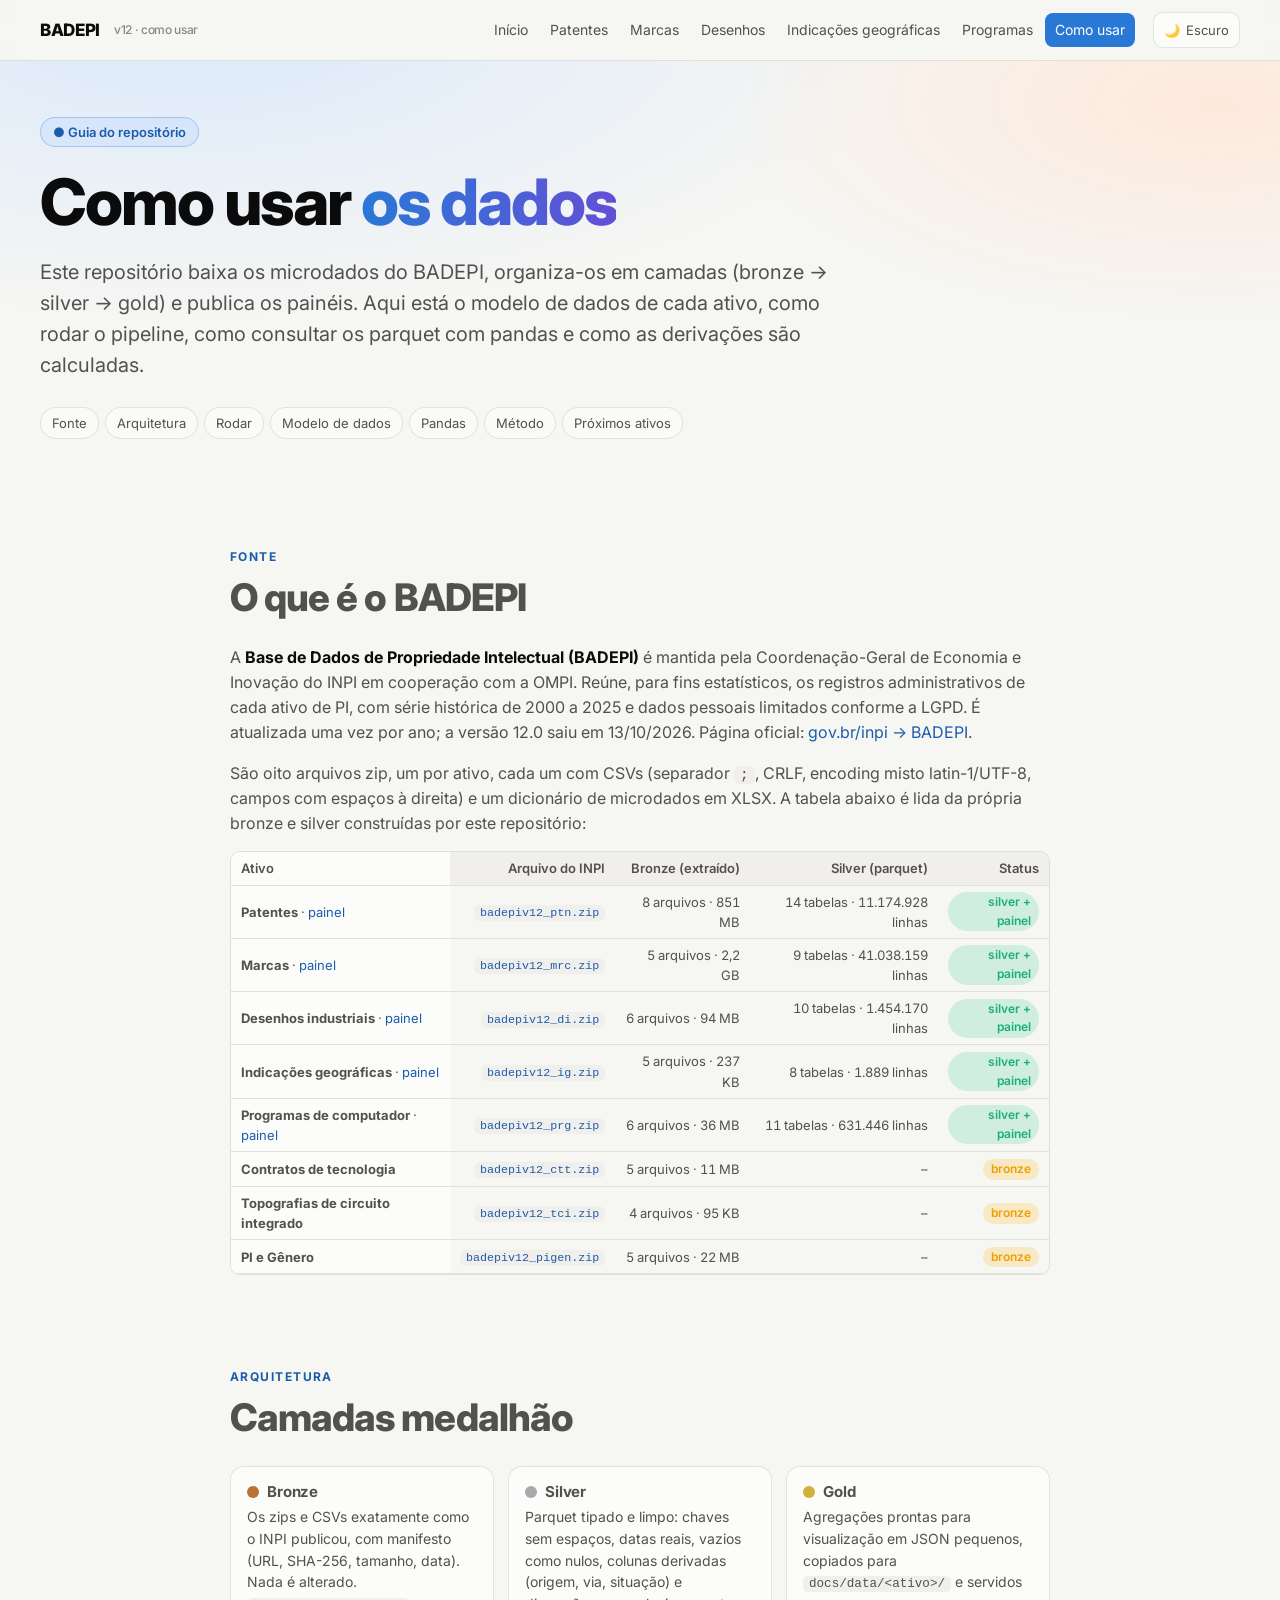
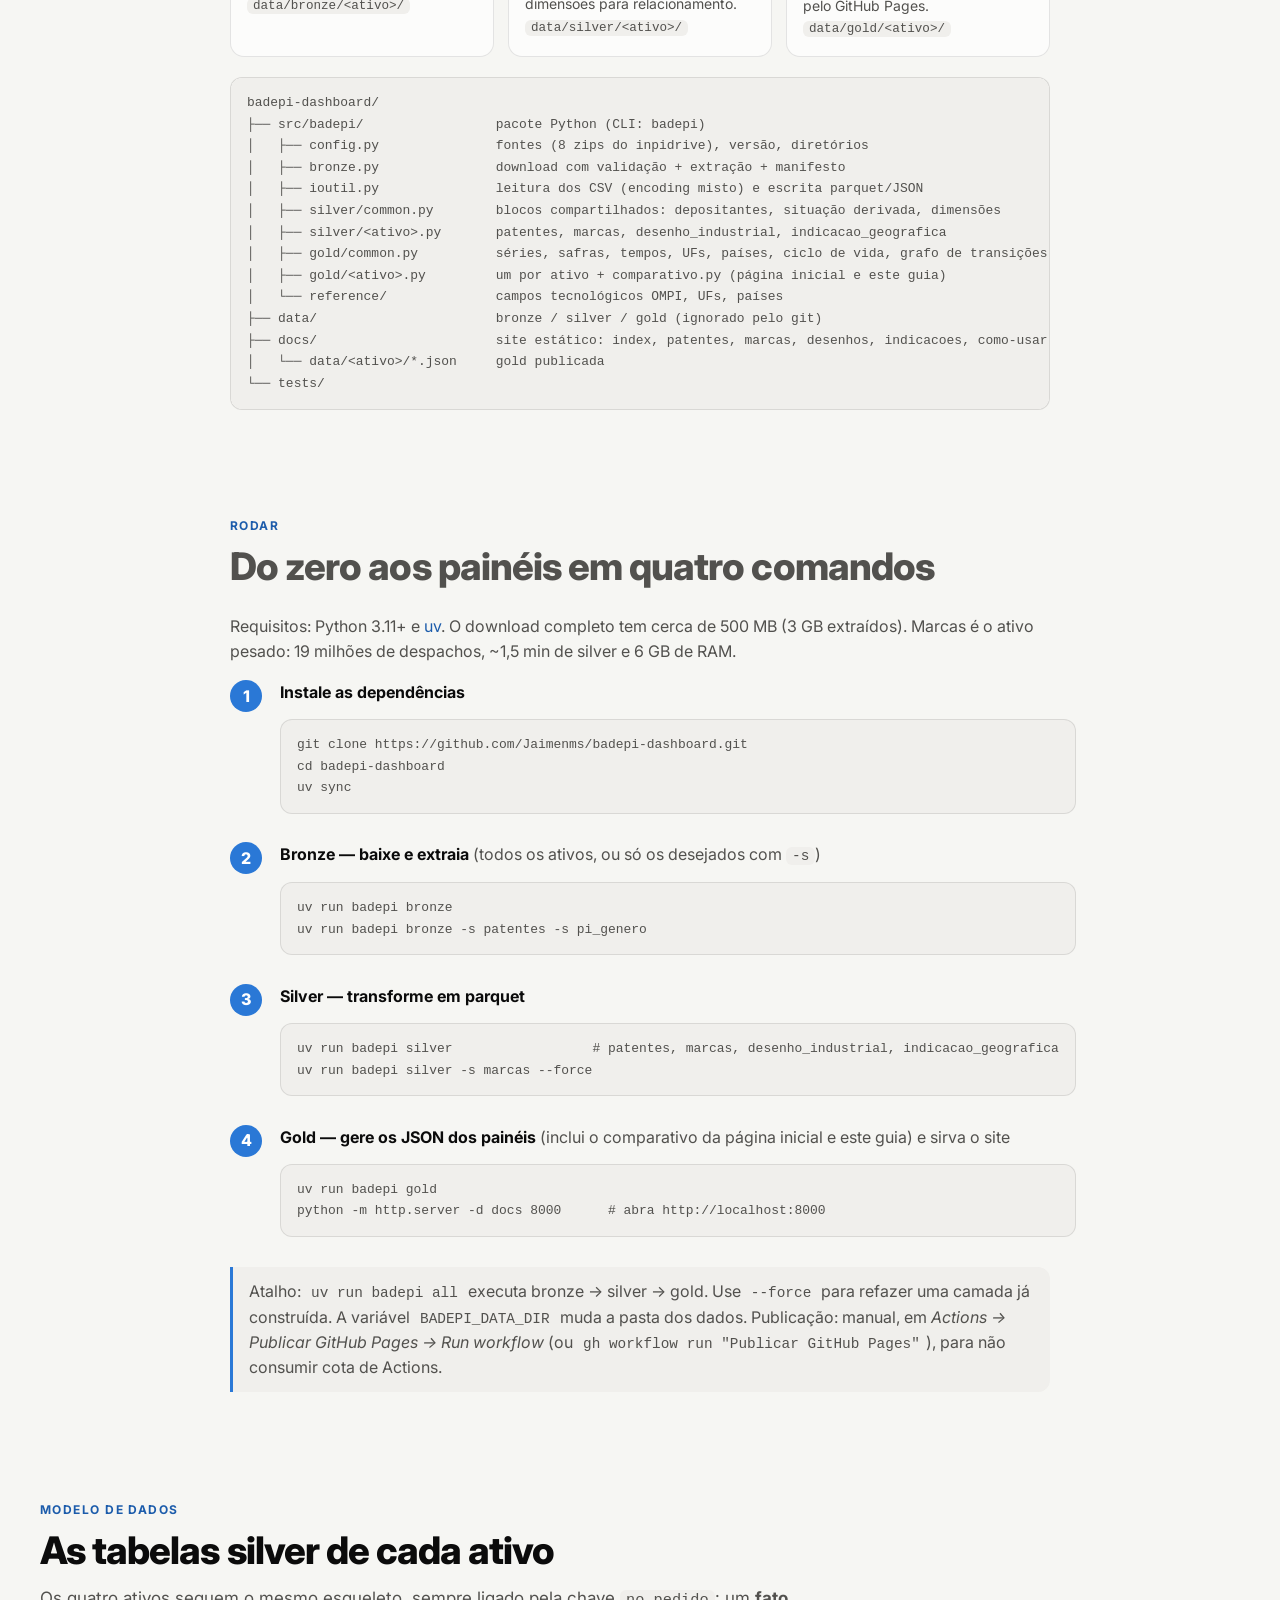
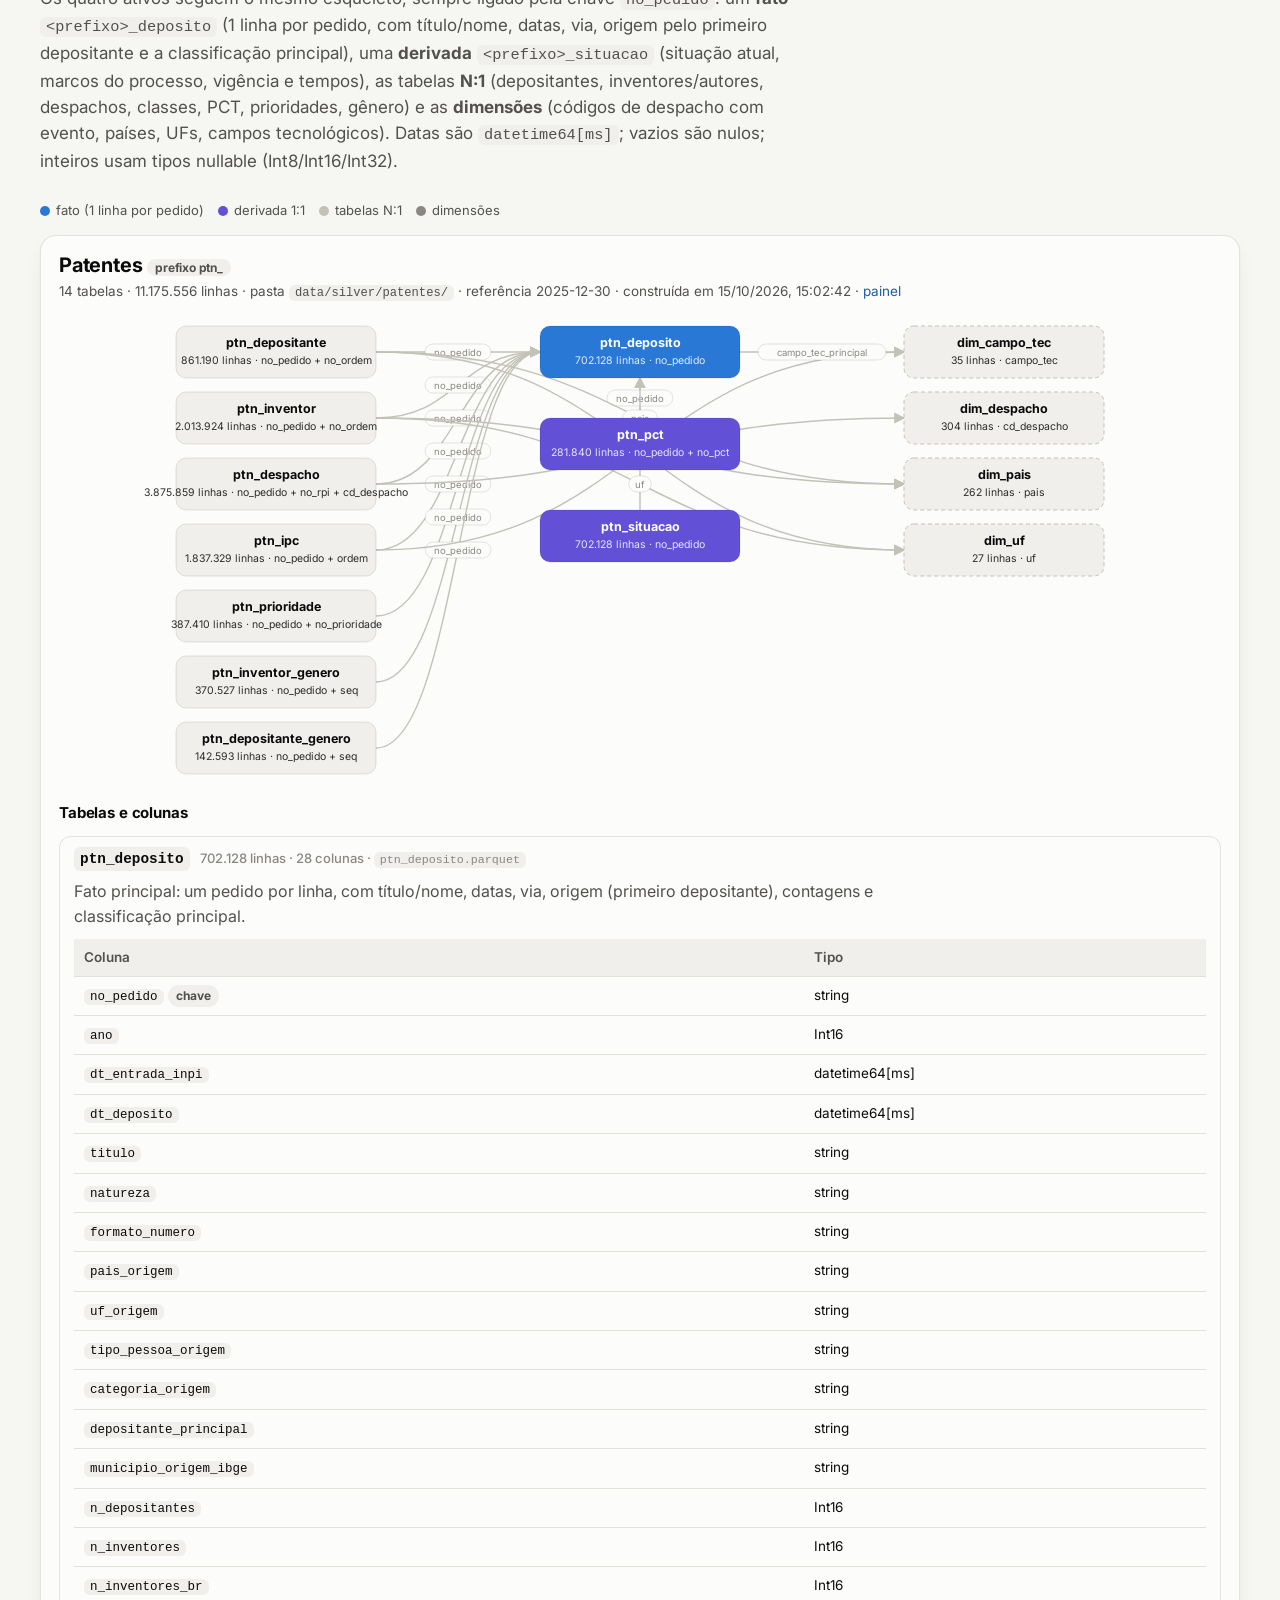
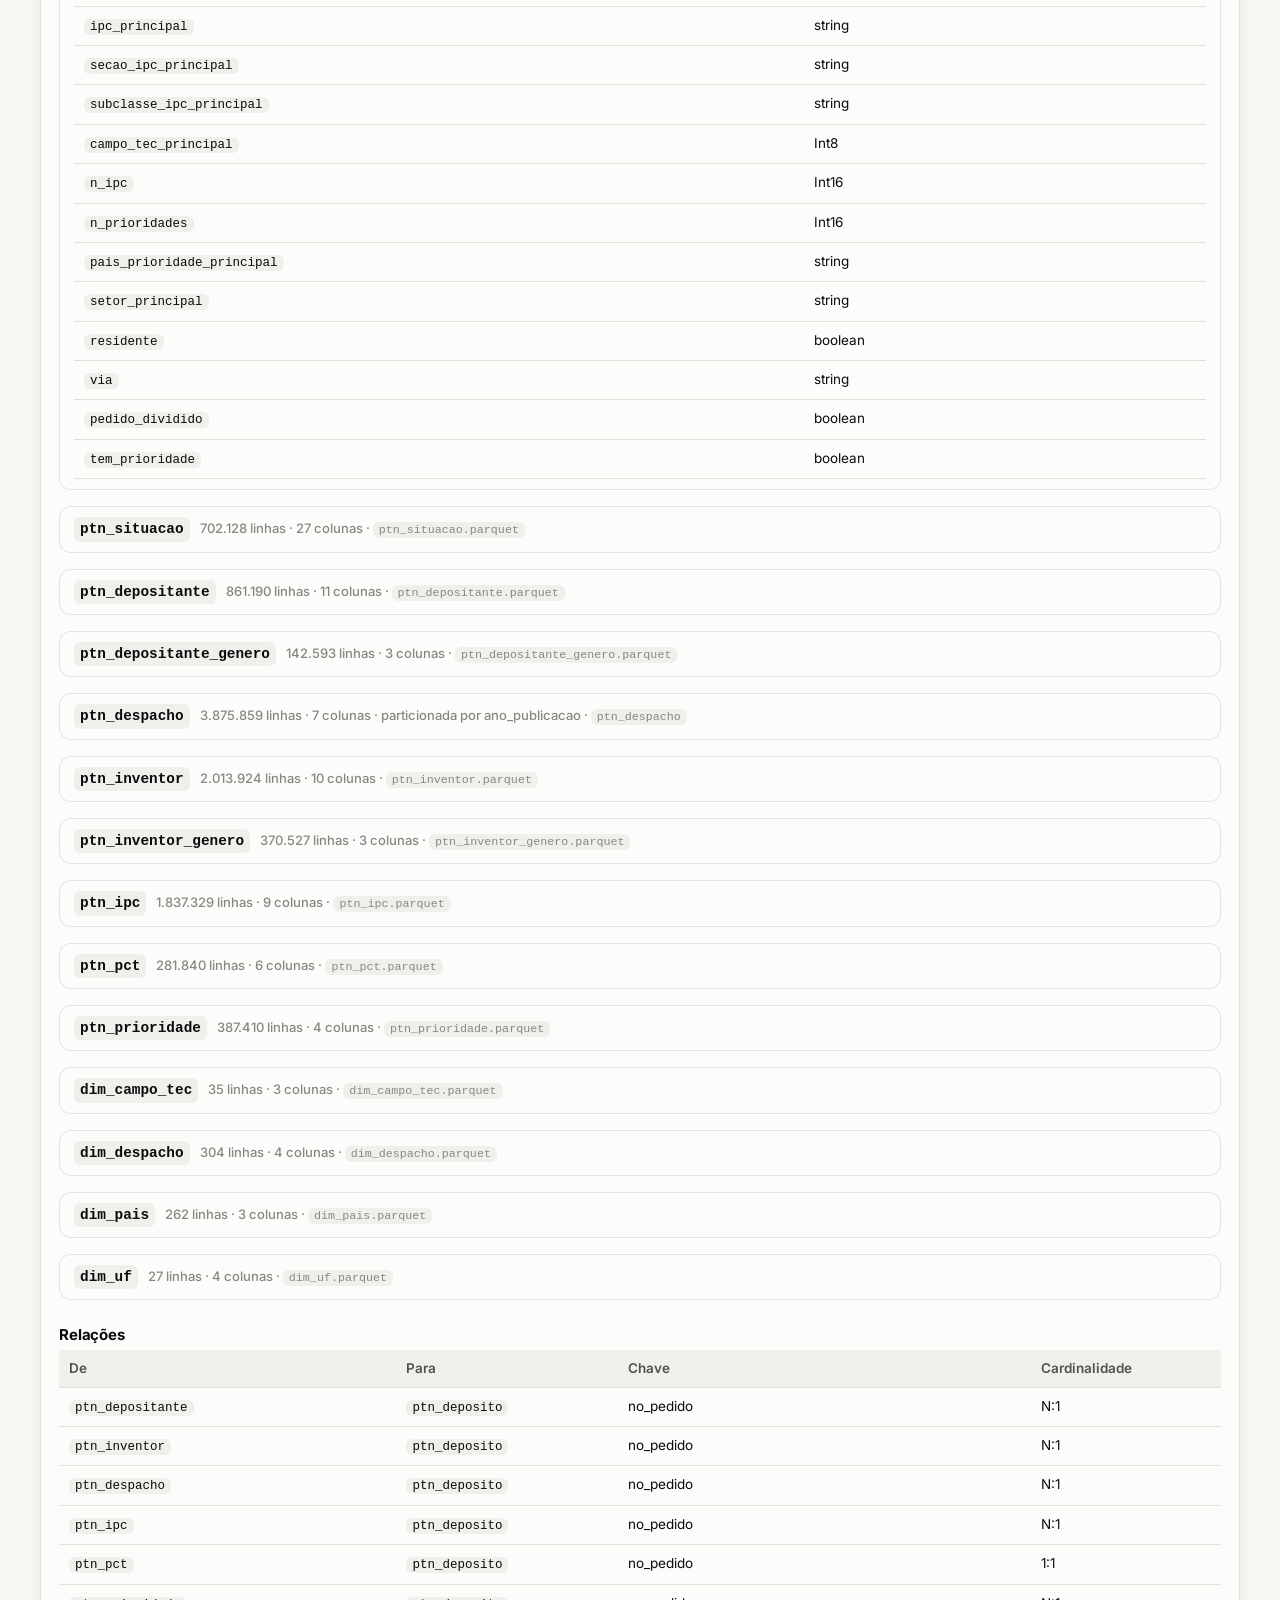
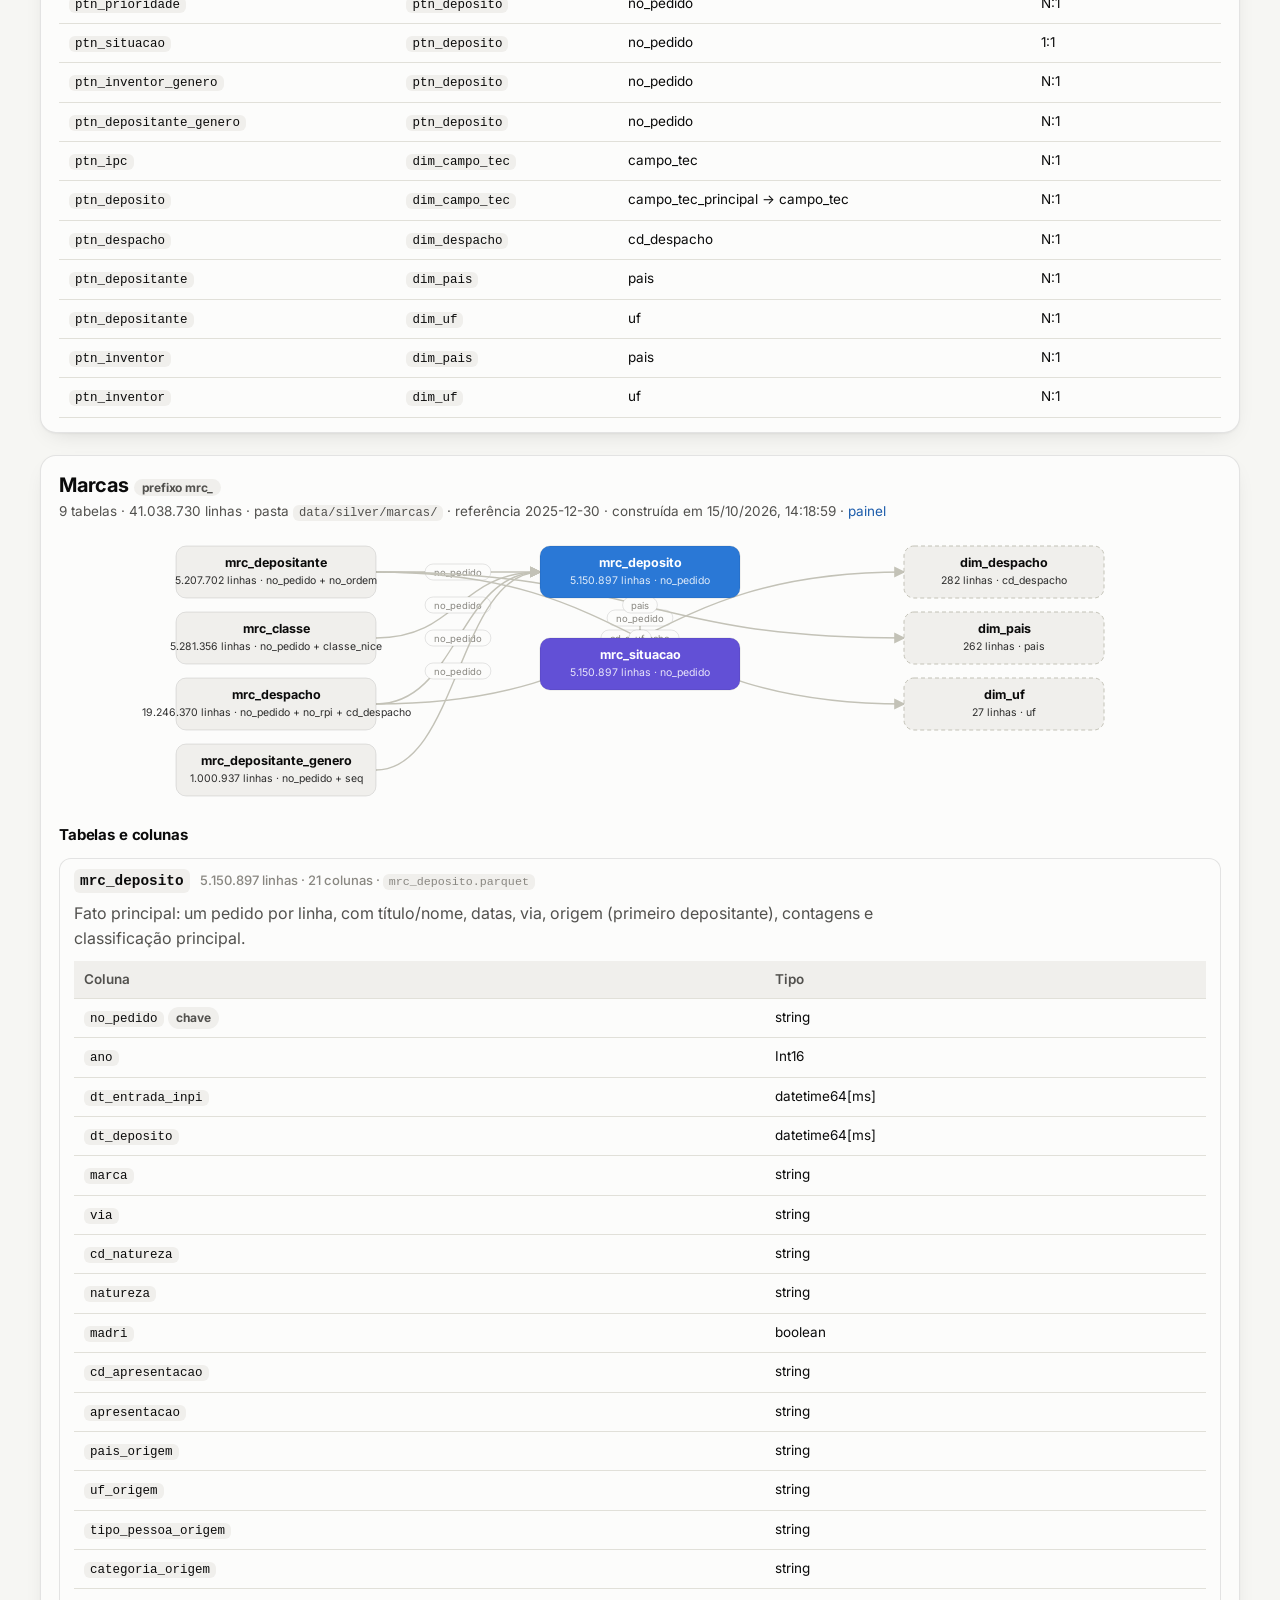
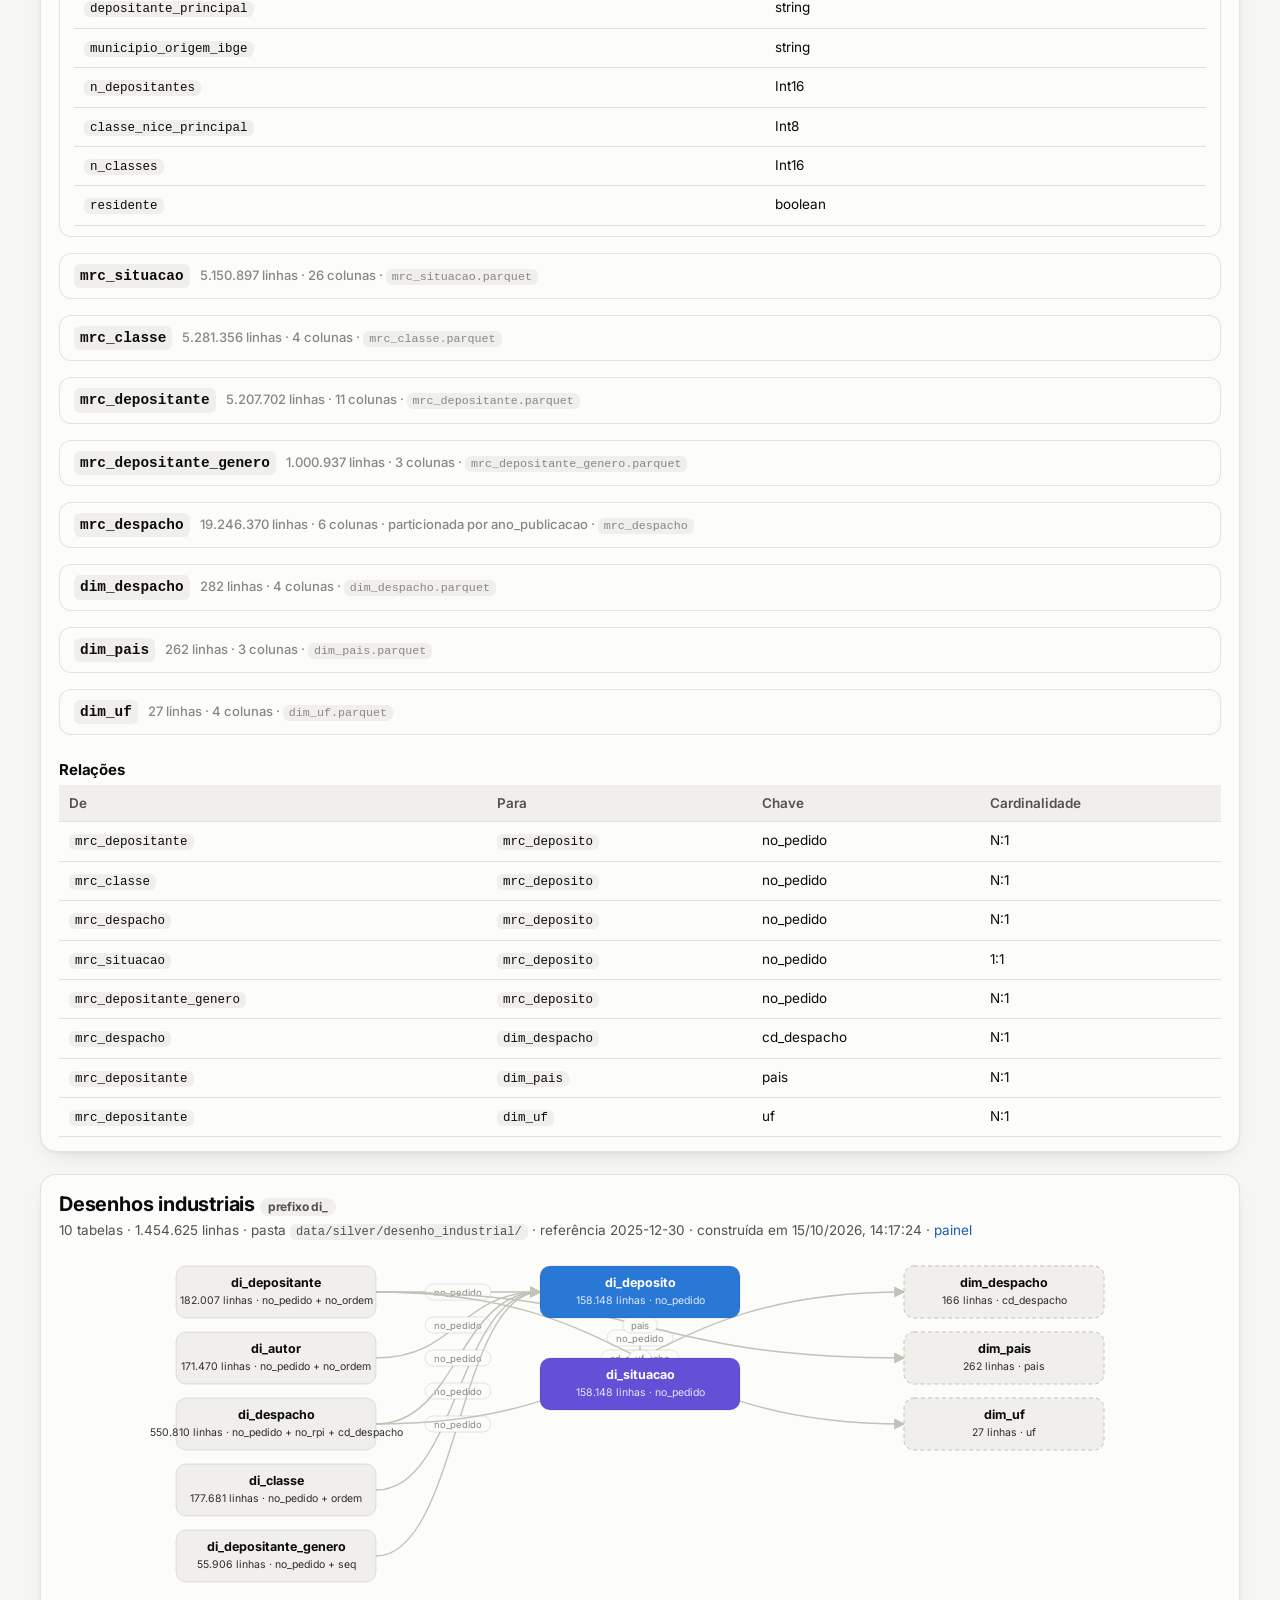
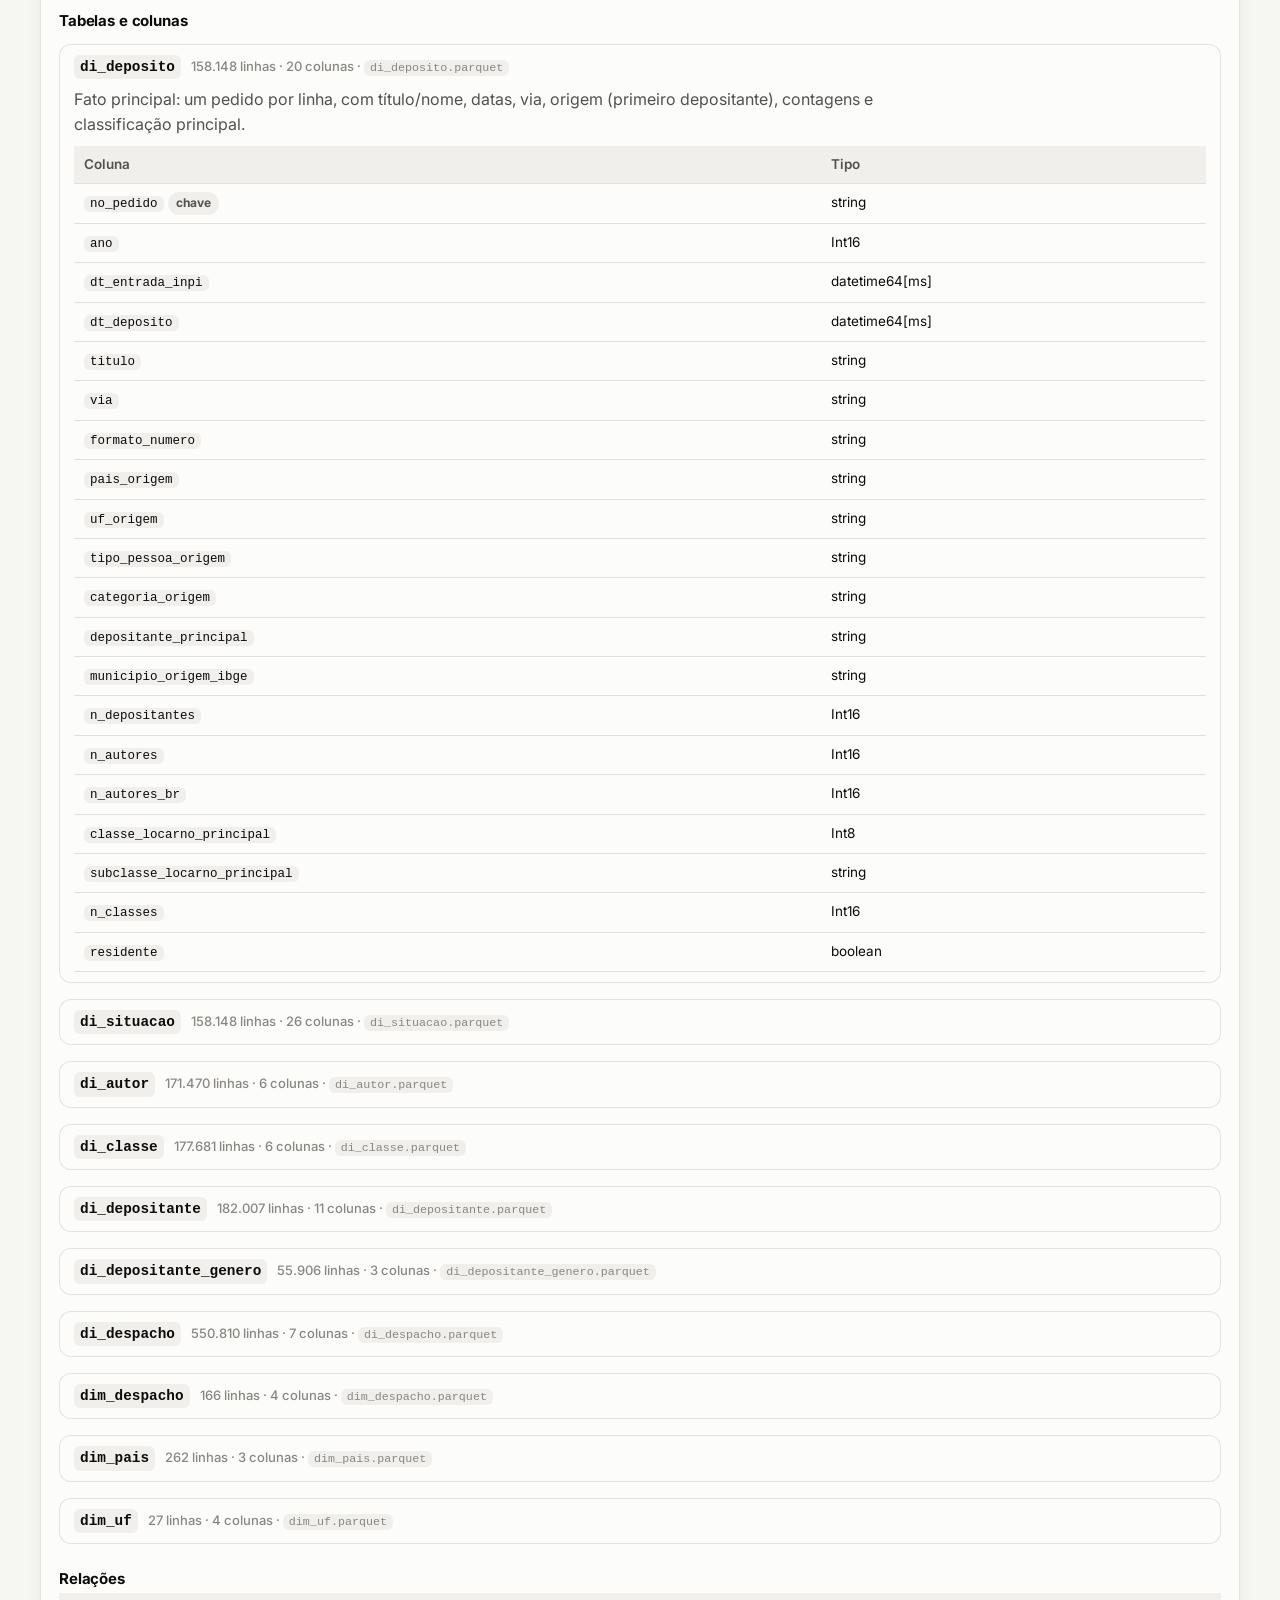
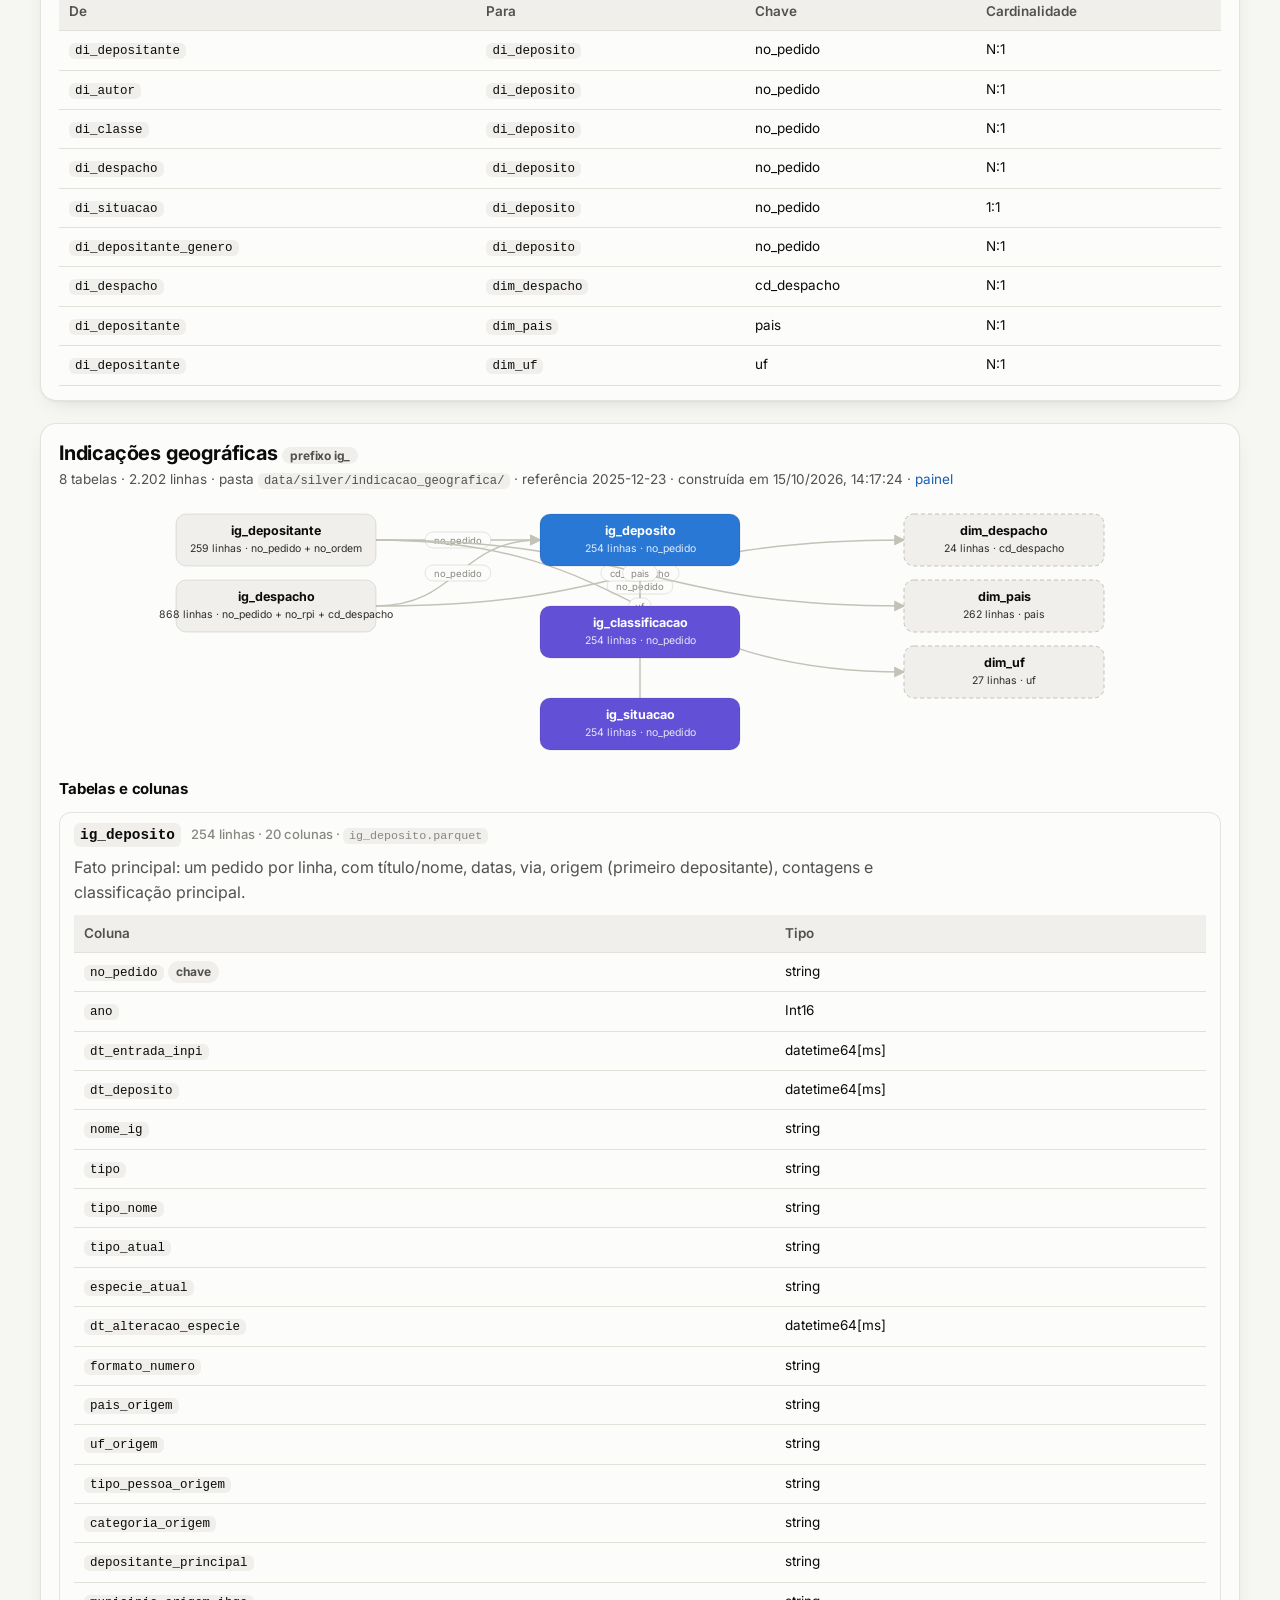
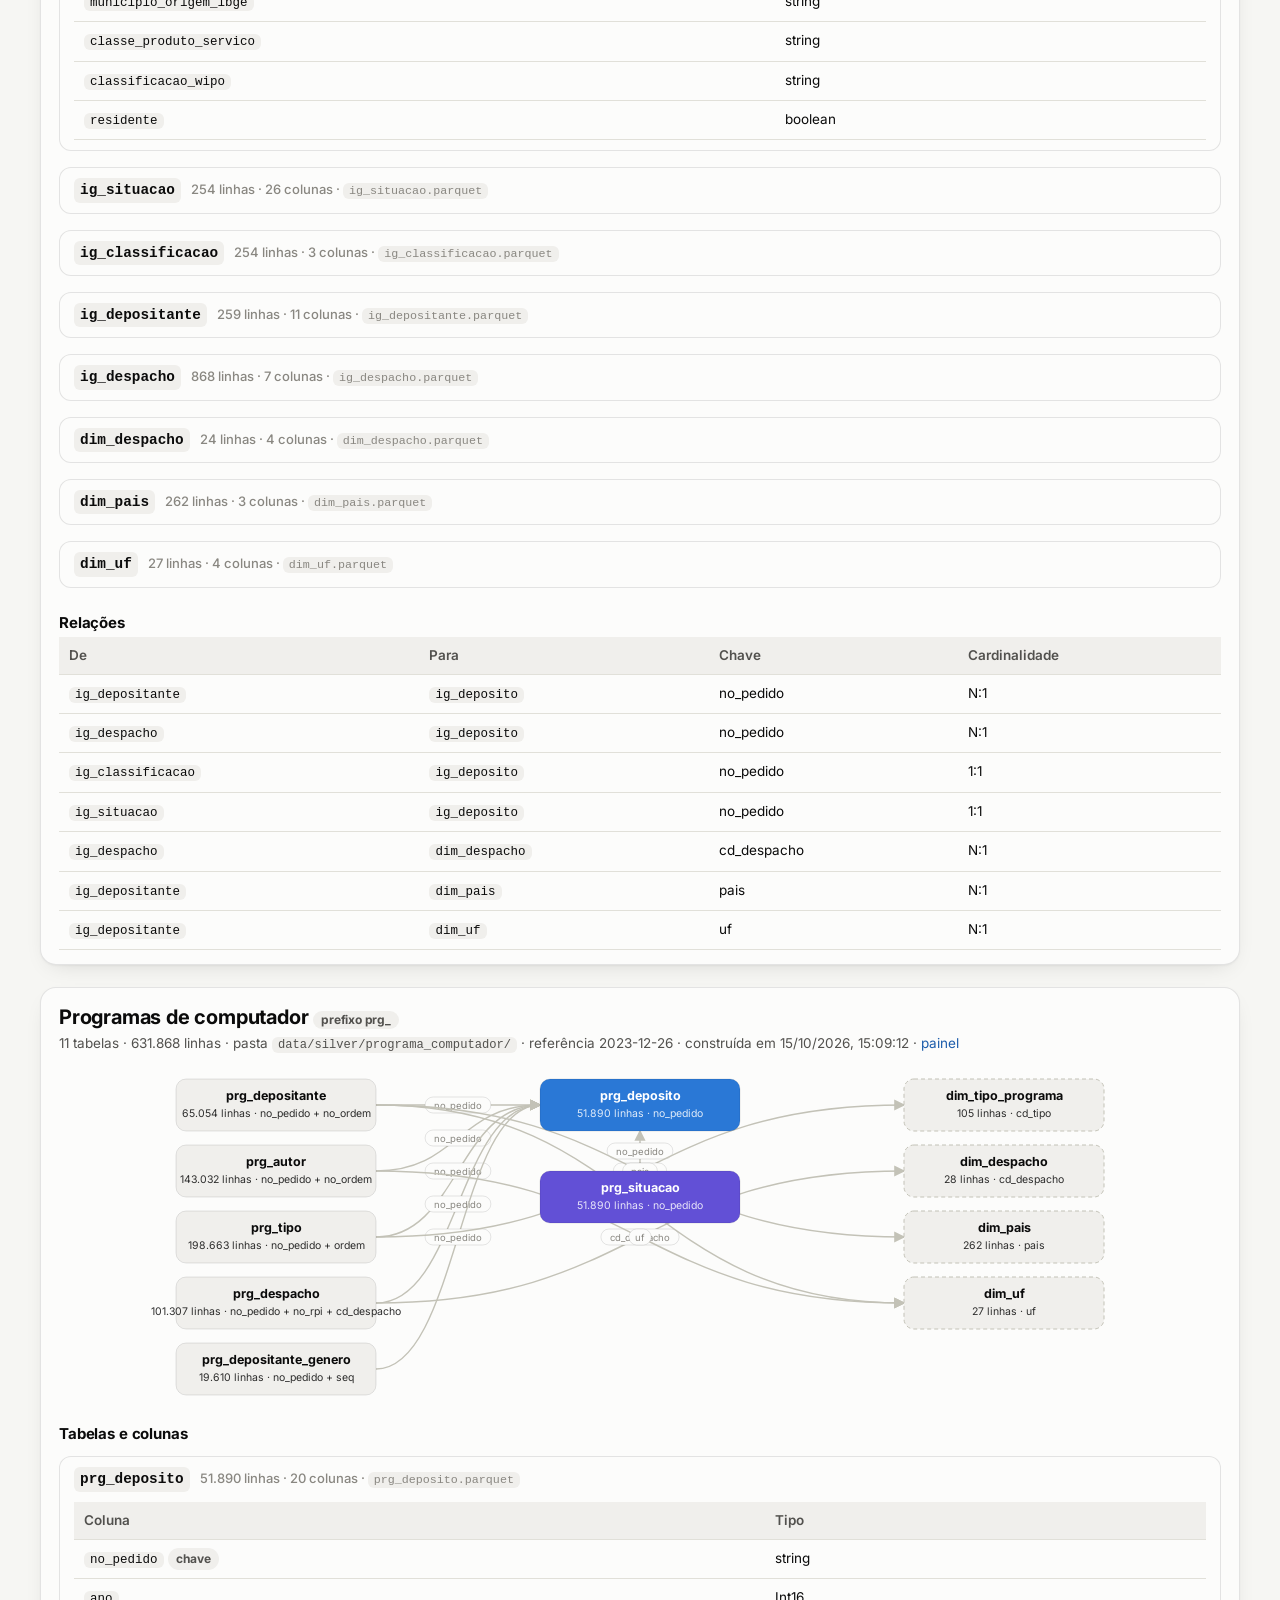
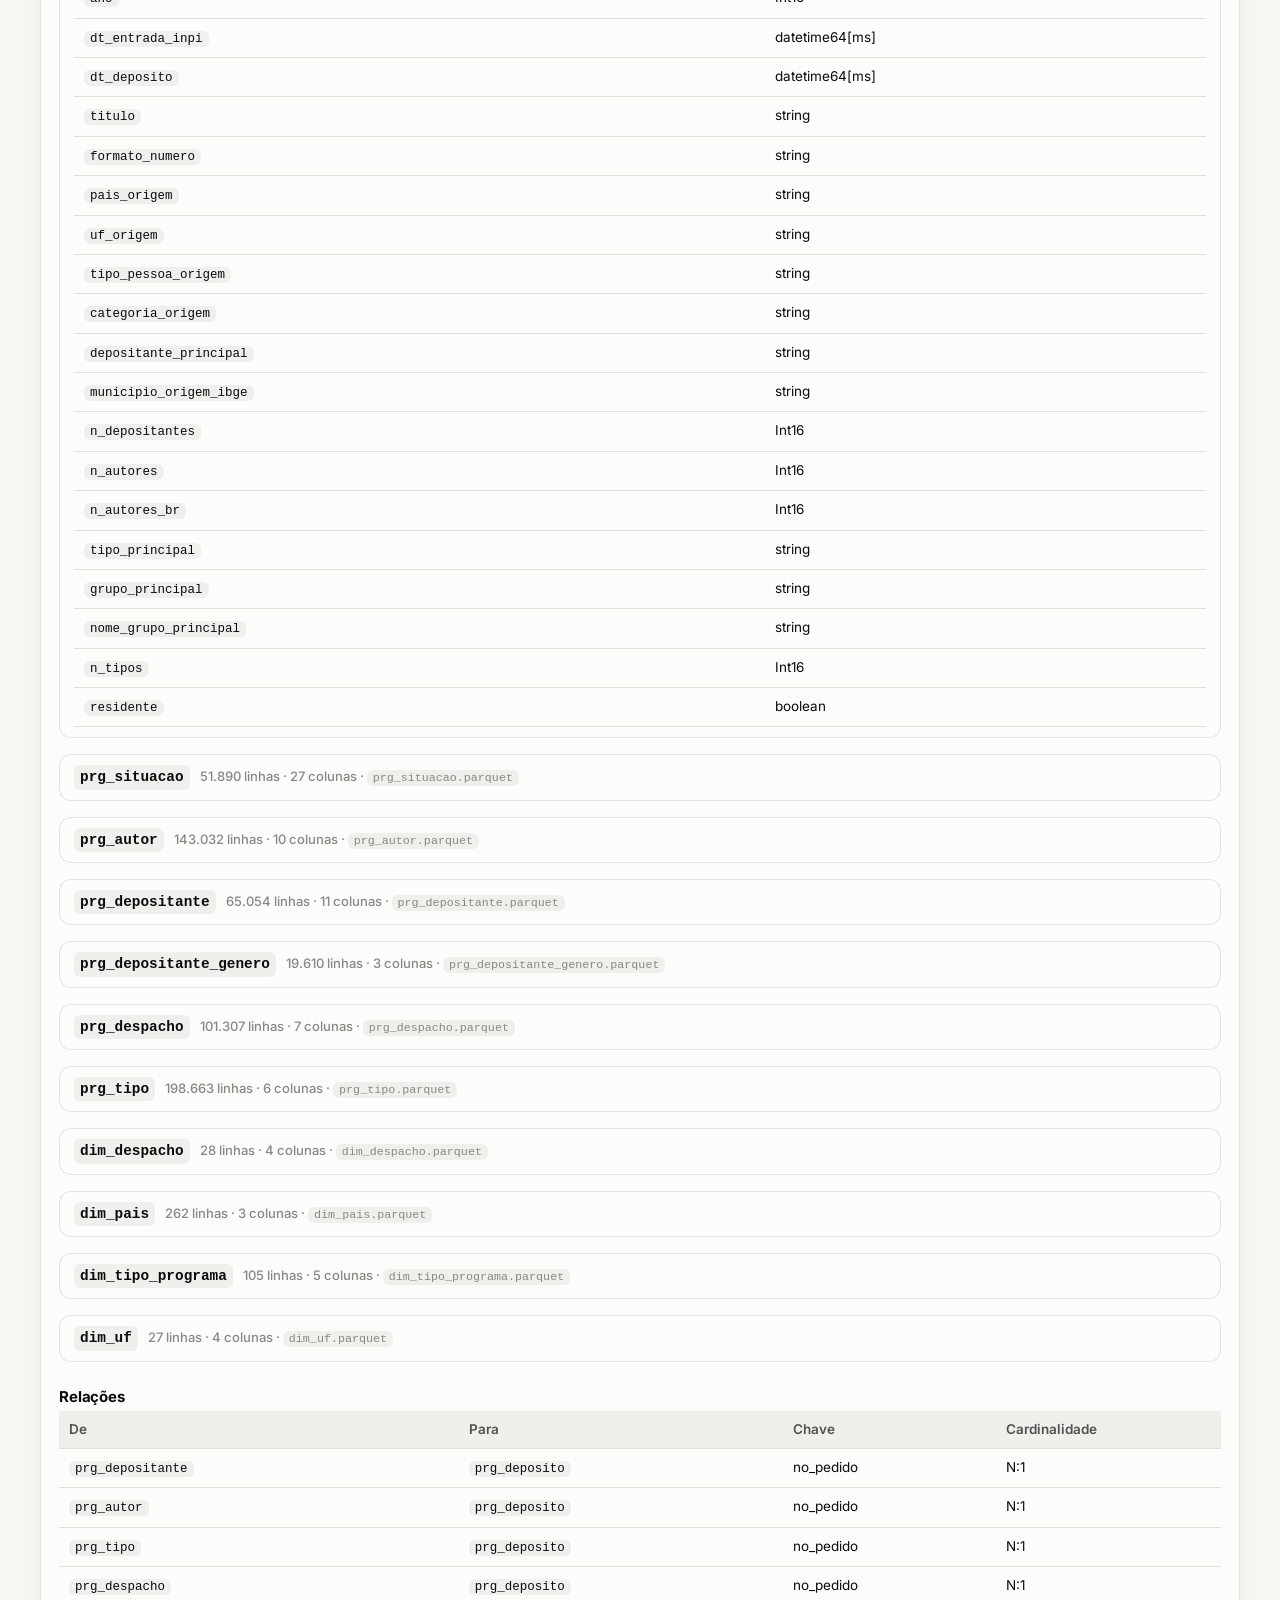
==== commit 9693b086: "Programas de computador; cores por ativo; aviso; workflows manuais; CLAUDE.md - silver/gold/página d" ====
--- a/docs/como-usar.html
+++ b/docs/como-usar.html
@@ -70,7 +70,7 @@
       <div class="step"><div><strong>Gold — gere os JSON dos painéis</strong> (inclui o comparativo da página inicial e este guia) e sirva o site<pre><code>uv run badepi gold
 python -m http.server -d docs 8000      # abra http://localhost:8000</code></pre></div></div>
     </div>
-    <div class="callout">Atalho: <code>uv run badepi all</code> executa bronze → silver → gold. Use <code>--force</code> para refazer uma camada já construída. A variável <code>BADEPI_DATA_DIR</code> muda a pasta dos dados. Publicação: push na <code>main</code> dispara o workflow que publica <code>docs/</code> no GitHub Pages.</div>
+    <div class="callout">Atalho: <code>uv run badepi all</code> executa bronze → silver → gold. Use <code>--force</code> para refazer uma camada já construída. A variável <code>BADEPI_DATA_DIR</code> muda a pasta dos dados. Publicação: manual, em <em>Actions → Publicar GitHub Pages → Run workflow</em> (ou <code>gh workflow run "Publicar GitHub Pages"</code>), para não consumir cota de Actions.</div>
   </div>
 </section>
 
@@ -125,6 +125,11 @@
 # autores (sem nome na fonte): quantos pedidos têm autor domiciliado fora do Brasil
 aut = read_parquet("data/silver/desenho_industrial/di_autor.parquet")
 aut[aut.pais != "BR"].no_pedido.nunique()</code></pre>
+    <h3>Programas de computador</h3>
+    <pre><code># grupos de tipo de programa mais declarados por universidades
+prg = fato("programa_computador", "prg")
+tp = read_parquet("data/silver/programa_computador/prg_tipo.parquet")
+tp.merge(prg[prg.categoria_origem == "universidade"][["no_pedido"]], on="no_pedido").nome_grupo.value_counts().head(8)</code></pre>
     <h3>Indicações geográficas</h3>
     <pre><code># IGs registradas por UF e espécie atual
 ig[ig.situacao == "Concedida"].pivot_table(index="uf_origem", columns="tipo_atual", values="no_pedido", aggfunc="size", fill_value=0)</code></pre>
@@ -154,6 +159,7 @@
       <li><strong>Marcas.</strong> Sem prazo máximo (registro de 10 anos prorrogável indefinidamente): "vigente" = registrada sem extinção publicada. O BADEPI traz só o código do despacho (<code>DESP###</code> até 2013, <code>IPAS###</code> desde então, em tabelas diferentes); os decisivos foram identificados em publicações da RPI — publicação para oposição (003/IPAS009), oposição (IPAS423), exigência de mérito (IPAS142/136), deferimento (351/IPAS029), registro (400/IPAS158), arquivamento por falta de pagamento (150/IPAS157) ou de cumprimento de exigência (IPAS139), indeferimento (100/IPAS024), recurso (IPAS360/237/235), extinção (IPAS161), petições (IPAS270/271/428) — e os demais ficam como "outros". Classe principal = primeira classe de Nice.</li>
       <li><strong>Desenhos industriais.</strong> Vigência máxima de 25 anos (10 + 3 × 5). Não há publicação antes do registro (só exame formal). Códigos antigos vêm com descrição; os do sistema novo (fim de 2023) foram inferidos pela cronologia: 860 depósito, 158 registro, 870 prorrogação, 136 exigência, 139 arquivamento, 270 petição deferida, 1214/1233/1252 trâmite via Haia. Numeração BR 31 = via Acordo de Haia; BR 32 = dividido (provável). Classe principal = classe de Locarno de ordem 1.</li>
       <li><strong>Indicações geográficas.</strong> Registros não expiram. Espécie atual (<code>tipo_atual</code>) incorpora alterações de IP para DO. Classificação OMPI (agroalimentar, vinhos e destilados, artesanato, serviço, outros) da fonte.</li>
+      <li><strong>Programas de computador.</strong> Registro sem exame de mérito, quase imediato desde o e-Software (2017). A tabela de despachos do BADEPI v12 cobre só publicações de 2017 a 2023 (31% dos pedidos): pedidos sem nenhum despacho recebem a situação "Sem despacho na base", e não "em andamento". Os tipos de programa (vários por pedido) são agrupados pelo prefixo do código (AP aplicativos, GI gerenciadores de informações, SO software básico…). Os autores vêm com nome e domicílio.</li>
       <li><strong>PI e Gênero.</strong> Sexo provável pelo primeiro nome (Censo 2022) de inventores (patentes) e depositantes pessoa física residentes (patentes, marcas, desenhos); a fonte não traz a ordem, só uma linha por menção.</li>
     </ul>
     <h3>Origem, categoria e nomes</h3>
@@ -176,8 +182,8 @@
 
 <section class="block" id="roadmap">
   <div class="container prose">
-    <div class="section-head"><span class="eyebrow">Próximos ativos</span><h2>Contratos, programas de computador e topografias</h2></div>
-    <p>Esses três ativos já estão na bronze (tabela da seção Fonte). Para adicionar um à silver, crie <code>src/badepi/silver/&lt;slug&gt;.py</code> com uma função <code>build(force)</code> usando os blocos de <code>silver/common.py</code> (<code>transform_depositante</code>, <code>derive_situacao</code>, <code>dim_despacho_from_parts</code>) e marque a fonte com <code>silver_ready=True</code> em <code>config.py</code>. Na gold, um <code>gold/&lt;slug&gt;.py</code> apoiado em <code>gold/common.py</code>; no site, uma página e um <code>&lt;slug&gt;.js</code> que chama <code>mountCommon</code> de <code>shared.js</code>.</p>
+    <div class="section-head"><span class="eyebrow">Próximos ativos</span><h2>Contratos e topografias</h2></div>
+    <p>Esses dois ativos já estão na bronze (tabela da seção Fonte). Para adicionar um à silver, crie <code>src/badepi/silver/&lt;slug&gt;.py</code> com uma função <code>build(force)</code> usando os blocos de <code>silver/common.py</code> (<code>transform_depositante</code>, <code>derive_situacao</code>, <code>dim_despacho_from_parts</code>) e marque a fonte com <code>silver_ready=True</code> em <code>config.py</code>. Na gold, um <code>gold/&lt;slug&gt;.py</code> apoiado em <code>gold/common.py</code>; no site, uma página e um <code>&lt;slug&gt;.js</code> que chama <code>mountCommon</code> de <code>shared.js</code>.</p>
   </div>
 </section>
 <footer class="site" id="site-footer"></footer>
--- a/docs/assets/css/style.css
+++ b/docs/assets/css/style.css
@@ -242,3 +242,48 @@
 .tag.bad { background: color-mix(in srgb, var(--s8) 18%, var(--surface)); color: var(--s8); }
 
 #fonte-tabela th, #fonte-tabela td { white-space: normal; }
+
+/* ==========================================================================
+   Cores por ativo: cada página de ativo redefine o acento da interface e a ordem
+   da paleta categórica (rotação validada da mesma paleta; ver viz.js tokens()).
+   ========================================================================== */
+.hero h1 .grad { background: linear-gradient(90deg, var(--accent), var(--grad-b, var(--s7))); -webkit-background-clip: text; background-clip: text; color: transparent; }
+html[data-asset="marcas"] { --accent: #eb6834; --accent-ink: #b5441a; --accent-soft: #fbe0d4; --grad-b: #e34948; --hero-grad-a: #fde5da; --hero-grad-c: #fff1c2;
+  --s1: #eb6834; --s2: #1baf7a; --s3: #eda100; --s4: #e87ba4; --s5: #008300; --s6: #6250d6; --s7: #e34948; --s8: #2a78d6; }
+html[data-asset="desenhos"] { --accent: #1baf7a; --accent-ink: #0e7a54; --accent-soft: #d2f2e5; --grad-b: #2a78d6; --hero-grad-a: #d6f3e8; --hero-grad-c: #dbe9fb;
+  --s1: #1baf7a; --s2: #eda100; --s3: #e87ba4; --s4: #008300; --s5: #6250d6; --s6: #e34948; --s7: #2a78d6; --s8: #eb6834; }
+html[data-asset="indicacoes"] { --accent: #6250d6; --accent-ink: #4a3aa7; --accent-soft: #e2ddf8; --grad-b: #e87ba4; --hero-grad-a: #e5e0fb; --hero-grad-c: #fde9dc;
+  --s1: #6250d6; --s2: #e34948; --s3: #2a78d6; --s4: #eb6834; --s5: #1baf7a; --s6: #eda100; --s7: #e87ba4; --s8: #008300; }
+html[data-asset="programas"] { --accent: #008300; --accent-ink: #006300; --accent-soft: #d4f0d4; --grad-b: #1baf7a; --hero-grad-a: #d9f1d9; --hero-grad-c: #dbe9fb;
+  --s1: #008300; --s2: #6250d6; --s3: #e34948; --s4: #2a78d6; --s5: #eb6834; --s6: #1baf7a; --s7: #eda100; --s8: #e87ba4; }
+@media (prefers-color-scheme: dark) {
+  html[data-asset="marcas"]:not([data-theme="light"]) { --accent: #d95926; --accent-ink: #f1a07f; --accent-soft: #6b2a10; --grad-b: #e66767; --hero-grad-a: #3a1a0e; --hero-grad-c: #2a2210;
+    --s1: #d95926; --s2: #199e70; --s3: #c98500; --s4: #d55181; --s5: #008300; --s6: #9085e9; --s7: #e66767; --s8: #3987e5; }
+  html[data-asset="desenhos"]:not([data-theme="light"]) { --accent: #199e70; --accent-ink: #7fd9b5; --accent-soft: #0f4a35; --grad-b: #3987e5; --hero-grad-a: #0f2e23; --hero-grad-c: #10233d;
+    --s1: #199e70; --s2: #c98500; --s3: #d55181; --s4: #008300; --s5: #9085e9; --s6: #e66767; --s7: #3987e5; --s8: #d95926; }
+  html[data-asset="indicacoes"]:not([data-theme="light"]) { --accent: #9085e9; --accent-ink: #b9b1f3; --accent-soft: #2c2470; --grad-b: #d55181; --hero-grad-a: #1d1840; --hero-grad-c: #2a1a12;
+    --s1: #9085e9; --s2: #e66767; --s3: #3987e5; --s4: #d95926; --s5: #199e70; --s6: #c98500; --s7: #d55181; --s8: #008300; }
+  html[data-asset="programas"]:not([data-theme="light"]) { --accent: #1a9a1a; --accent-ink: #7fd77f; --accent-soft: #0f3d0f; --grad-b: #199e70; --hero-grad-a: #0f2a0f; --hero-grad-c: #10233d;
+    --s1: #008300; --s2: #9085e9; --s3: #e66767; --s4: #3987e5; --s5: #d95926; --s6: #199e70; --s7: #c98500; --s8: #d55181; }
+}
+html[data-asset="marcas"][data-theme="dark"] { --accent: #d95926; --accent-ink: #f1a07f; --accent-soft: #6b2a10; --grad-b: #e66767; --hero-grad-a: #3a1a0e; --hero-grad-c: #2a2210;
+  --s1: #d95926; --s2: #199e70; --s3: #c98500; --s4: #d55181; --s5: #008300; --s6: #9085e9; --s7: #e66767; --s8: #3987e5; }
+html[data-asset="desenhos"][data-theme="dark"] { --accent: #199e70; --accent-ink: #7fd9b5; --accent-soft: #0f4a35; --grad-b: #3987e5; --hero-grad-a: #0f2e23; --hero-grad-c: #10233d;
+  --s1: #199e70; --s2: #c98500; --s3: #d55181; --s4: #008300; --s5: #9085e9; --s6: #e66767; --s7: #3987e5; --s8: #d95926; }
+html[data-asset="indicacoes"][data-theme="dark"] { --accent: #9085e9; --accent-ink: #b9b1f3; --accent-soft: #2c2470; --grad-b: #d55181; --hero-grad-a: #1d1840; --hero-grad-c: #2a1a12;
+  --s1: #9085e9; --s2: #e66767; --s3: #3987e5; --s4: #d95926; --s5: #199e70; --s6: #c98500; --s7: #d55181; --s8: #008300; }
+html[data-asset="programas"][data-theme="dark"] { --accent: #1a9a1a; --accent-ink: #7fd77f; --accent-soft: #0f3d0f; --grad-b: #199e70; --hero-grad-a: #0f2a0f; --hero-grad-c: #10233d;
+  --s1: #008300; --s2: #9085e9; --s3: #e66767; --s4: #3987e5; --s5: #d95926; --s6: #199e70; --s7: #c98500; --s8: #d55181; }
+
+/* aviso (mea culpa) */
+.aviso { border: 1px solid color-mix(in srgb, var(--accent) 35%, transparent); background: linear-gradient(135deg, color-mix(in srgb, var(--accent-soft) 55%, var(--surface)), var(--surface)); border-radius: var(--radius); padding: 24px 26px; }
+.aviso h2 { font-size: 22px; margin-bottom: 10px; }
+.aviso p { color: var(--ink-2); margin-bottom: 10px; }
+.aviso p:last-child { margin-bottom: 0; }
+footer.site .aviso-rodape { width: 100%; color: var(--muted); font-size: 12.5px; margin-top: 10px; border-top: 1px dashed var(--border); padding-top: 10px; }
+
+/* minigráficos da página inicial: um por ativo */
+#cmp-mini { grid-template-columns: repeat(5, 1fr); }
+#cmp-mini > .card { grid-column: auto; }
+@media (max-width: 1100px) { #cmp-mini { grid-template-columns: repeat(3, 1fr); } }
+@media (max-width: 640px) { #cmp-mini { grid-template-columns: 1fr; } }
